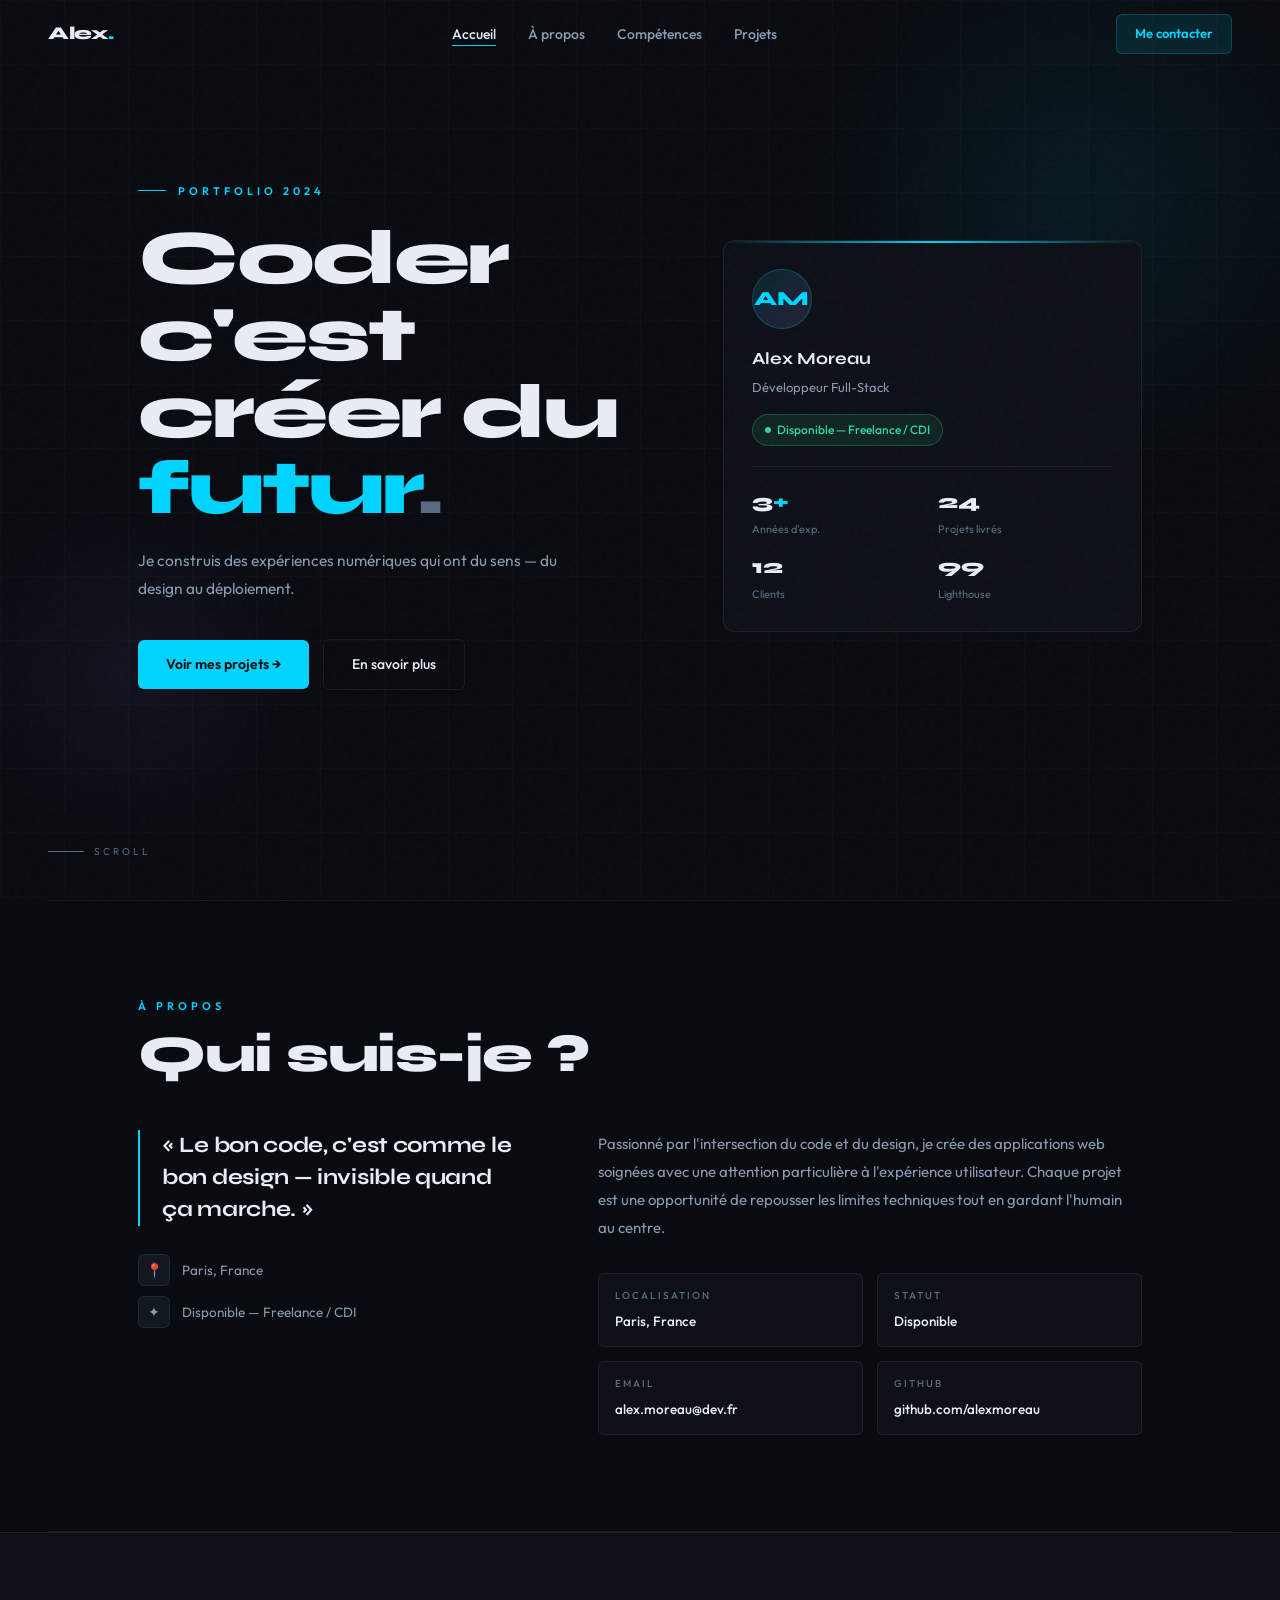
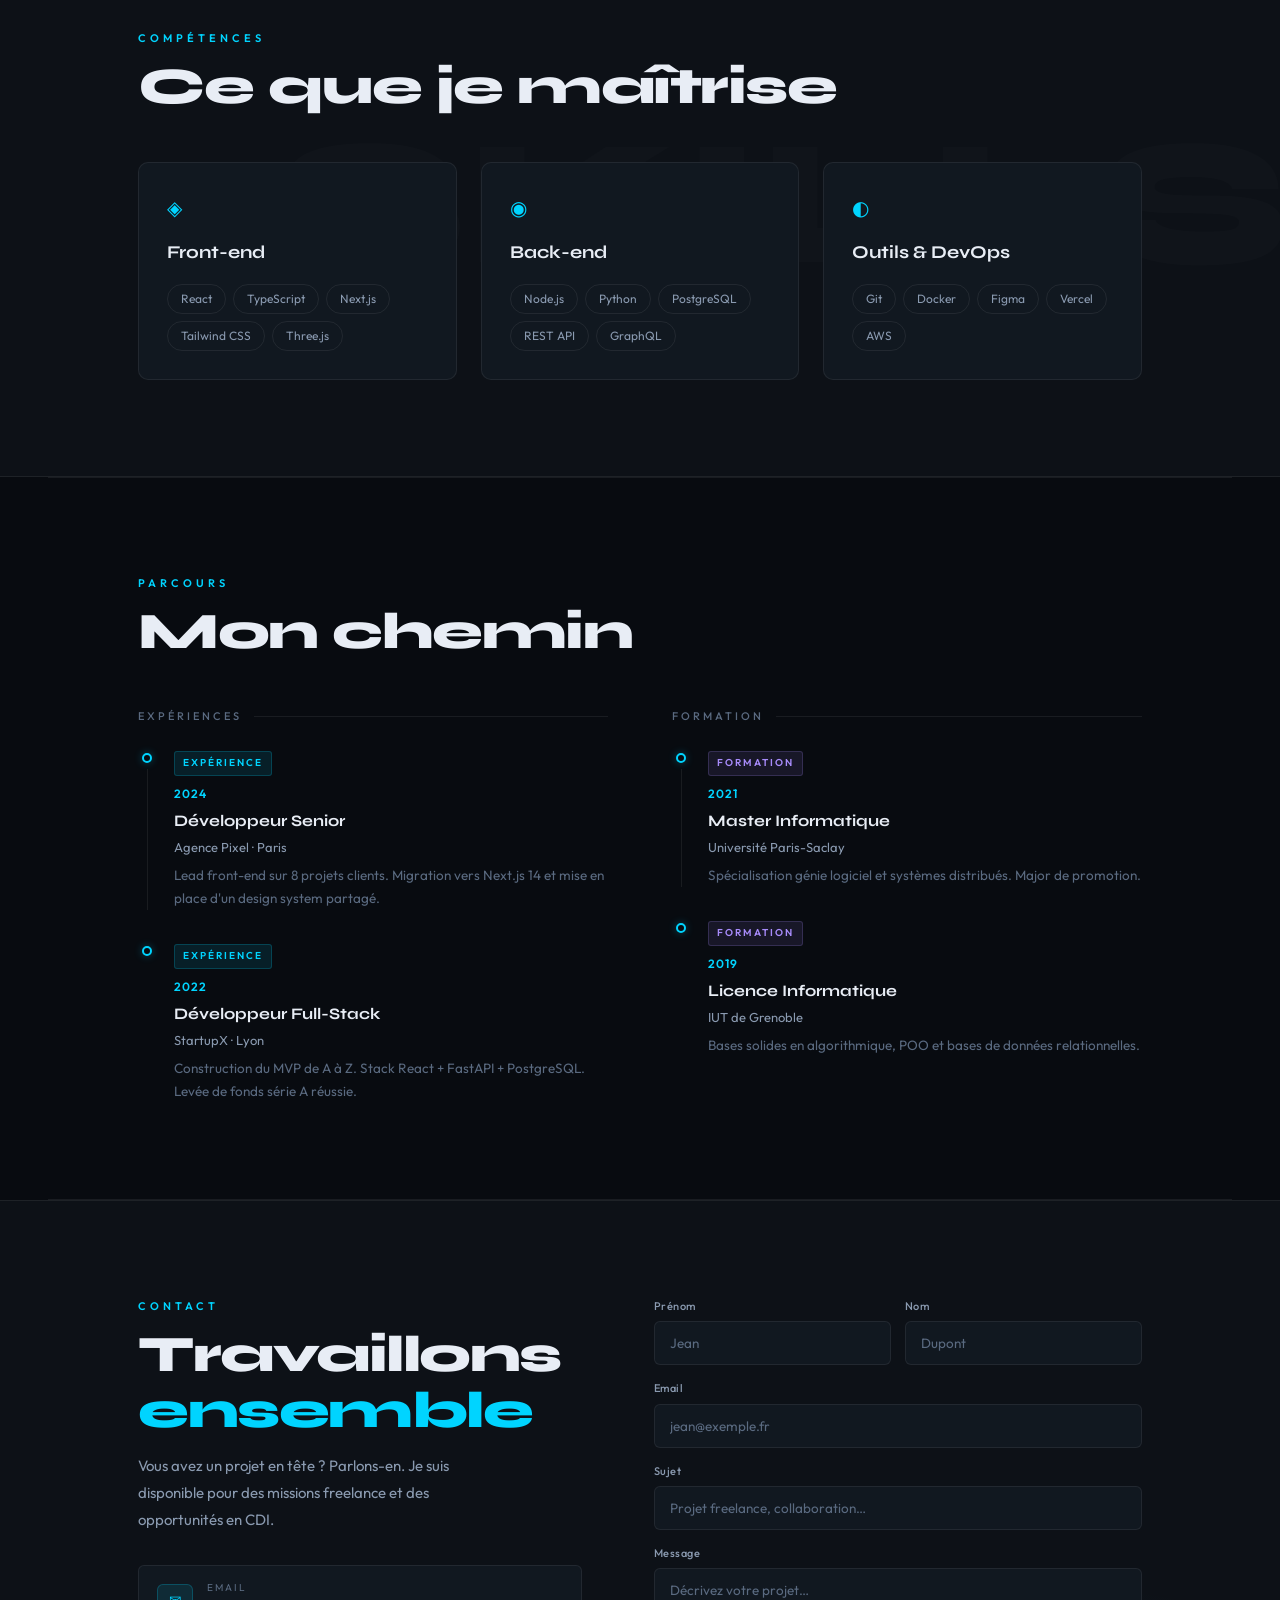
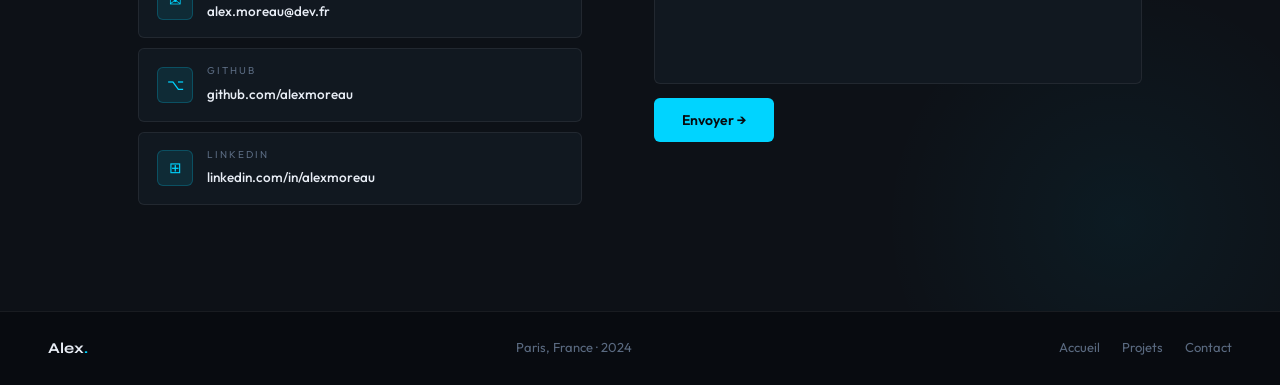
==== index.html @ 62547f3f "first commit" ====
<!DOCTYPE html>
<html lang="fr">
<head>
  <meta charset="UTF-8" />
  <meta name="viewport" content="width=device-width, initial-scale=1.0" />
  <title>Alex Moreau — Développeur Full-Stack</title>
  <meta name="description" content="Portfolio d'Alex Moreau, développeur full-stack basé à Paris." />
  <link rel="stylesheet" href="style.css" />
</head>
<body>

  <!-- ══ NAVBAR ══════════════════════════════════ -->
  <nav class="navbar" id="navbar">
    <a class="nav-logo" href="index.html">Alex<span>.</span></a>
    <ul class="nav-links">
      <li><a href="index.html" class="active">Accueil</a></li>
      <li><a href="#about">À propos</a></li>
      <li><a href="#skills">Compétences</a></li>
      <li><a href="projects.html">Projets</a></li>
    </ul>
    <a class="nav-cta" href="#contact">Me contacter</a>
    <button class="nav-burger" id="burger" aria-label="Menu">
      <span></span><span></span><span></span>
    </button>
  </nav>

  <!-- Mobile menu -->
  <div class="nav-mobile" id="nav-mobile">
    <a href="index.html">Accueil</a>
    <a href="#about">À propos</a>
    <a href="#skills">Compétences</a>
    <a href="projects.html">Projets</a>
    <a class="nav-cta" href="#contact" style="align-self:flex-start">Me contacter</a>
  </div>


  <!-- ══ HERO ═════════════════════════════════════ -->
  <section class="hero">
    <div class="hero-blob hero-blob-1"></div>
    <div class="hero-blob hero-blob-2"></div>
    <div class="hero-grid-bg"></div>

    <div class="container">
      <div class="hero-inner">

        <!-- Left -->
        <div>
          <div class="hero-eyebrow">Portfolio 2024</div>
          <h1 class="hero-title">
            Coder c'est<br>créer du<br>
            <span class="cyan">futur</span><span class="dim">.</span>
          </h1>
          <p class="hero-sub">
            Je construis des expériences numériques qui ont du sens — du design au déploiement.
          </p>
          <div class="hero-actions">
            <a class="btn-primary" href="projects.html">Voir mes projets →</a>
            <a class="btn-ghost"   href="#about">En savoir plus</a>
          </div>
        </div>

        <!-- Right — profile card -->
        <div class="hero-card">
          <div class="hero-card-av">AM</div>
          <div class="hero-card-name">Alex Moreau</div>
          <div class="hero-card-role">Développeur Full-Stack</div>
          <div class="hero-card-badge">Disponible — Freelance / CDI</div>
          <div class="hero-card-stats">
            <div><div class="stat-val">3<span>+</span></div><div class="stat-lbl">Années d'exp.</div></div>
            <div><div class="stat-val">24</div>          <div class="stat-lbl">Projets livrés</div></div>
            <div><div class="stat-val">12</div>          <div class="stat-lbl">Clients</div></div>
            <div><div class="stat-val">99</div>          <div class="stat-lbl">Lighthouse</div></div>
          </div>
        </div>

      </div>
    </div>

    <div class="hero-scroll">
      <div class="hero-scroll-line"></div>
      Scroll
    </div>
  </section>

  <div class="divider"></div>


  <!-- ══ ABOUT ════════════════════════════════════ -->
  <section id="about">
    <div class="container">

      <div class="reveal"><p class="section-label">À propos</p><h2 class="section-title">Qui suis-je ?</h2></div>

      <div class="about-grid">
        <div class="reveal" data-delay="0.1">
          <blockquote class="about-quote">
            « Le bon code, c'est comme le bon design — invisible quand ça marche. »
          </blockquote>
          <div style="display:flex;flex-direction:column;gap:10px;margin-top:24px">
            <div style="display:flex;align-items:center;gap:12px;font-size:13.5px;color:var(--muted-2)">
              <div style="width:32px;height:32px;border-radius:6px;background:var(--bg-3);border:1px solid var(--border);display:flex;align-items:center;justify-content:center;flex-shrink:0">📍</div>
              Paris, France
            </div>
            <div style="display:flex;align-items:center;gap:12px;font-size:13.5px;color:var(--muted-2)">
              <div style="width:32px;height:32px;border-radius:6px;background:var(--bg-3);border:1px solid var(--border);display:flex;align-items:center;justify-content:center;flex-shrink:0">✦</div>
              Disponible — Freelance / CDI
            </div>
          </div>
        </div>

        <div class="reveal" data-delay="0.2">
          <p class="about-body">
            Passionné par l'intersection du code et du design, je crée des applications web soignées
            avec une attention particulière à l'expérience utilisateur. Chaque projet est une opportunité
            de repousser les limites techniques tout en gardant l'humain au centre.
          </p>
          <div class="about-info-grid">
            <div class="about-info-card"><div class="about-info-label">Localisation</div><div class="about-info-value">Paris, France</div></div>
            <div class="about-info-card"><div class="about-info-label">Statut</div><div class="about-info-value">Disponible</div></div>
            <div class="about-info-card"><div class="about-info-label">Email</div><div class="about-info-value">alex.moreau@dev.fr</div></div>
            <div class="about-info-card"><div class="about-info-label">GitHub</div><div class="about-info-value">github.com/alexmoreau</div></div>
          </div>
        </div>
      </div>

    </div>
  </section>

  <div class="divider"></div>


  <!-- ══ SKILLS ═══════════════════════════════════ -->
  <div class="skills-wrap" id="skills">
    <div class="skills-bg-txt">SKILLS</div>
    <div class="container">

      <div class="reveal"><p class="section-label">Compétences</p><h2 class="section-title">Ce que je maîtrise</h2></div>

      <div class="skills-grid">

        <div class="skill-card reveal" data-delay="0.05">
          <span class="skill-icon">◈</span>
          <div class="skill-cat">Front-end</div>
          <div class="skill-tags">
            <span class="skill-tag">React</span>
            <span class="skill-tag">TypeScript</span>
            <span class="skill-tag">Next.js</span>
            <span class="skill-tag">Tailwind CSS</span>
            <span class="skill-tag">Three.js</span>
          </div>
        </div>

        <div class="skill-card reveal" data-delay="0.15">
          <span class="skill-icon">◉</span>
          <div class="skill-cat">Back-end</div>
          <div class="skill-tags">
            <span class="skill-tag">Node.js</span>
            <span class="skill-tag">Python</span>
            <span class="skill-tag">PostgreSQL</span>
            <span class="skill-tag">REST API</span>
            <span class="skill-tag">GraphQL</span>
          </div>
        </div>

        <div class="skill-card reveal" data-delay="0.25">
          <span class="skill-icon">◐</span>
          <div class="skill-cat">Outils & DevOps</div>
          <div class="skill-tags">
            <span class="skill-tag">Git</span>
            <span class="skill-tag">Docker</span>
            <span class="skill-tag">Figma</span>
            <span class="skill-tag">Vercel</span>
            <span class="skill-tag">AWS</span>
          </div>
        </div>

      </div>
    </div>
  </div>

  <div class="divider"></div>


  <!-- ══ TIMELINE ══════════════════════════════════ -->
  <section>
    <div class="container">
      <div class="reveal"><p class="section-label">Parcours</p><h2 class="section-title">Mon chemin</h2></div>

      <div class="tl-grid">

        <!-- Expériences -->
        <div class="reveal" data-delay="0.1">
          <div class="tl-col-label">Expériences</div>

          <div class="tl-item">
            <div class="tl-dot-col"><div class="tl-dot"></div><div class="tl-line"></div></div>
            <div>
              <span class="tl-badge badge-work">Expérience</span>
              <div class="tl-year">2024</div>
              <div class="tl-role">Développeur Senior</div>
              <div class="tl-place">Agence Pixel · Paris</div>
              <div class="tl-desc">Lead front-end sur 8 projets clients. Migration vers Next.js 14 et mise en place d'un design system partagé.</div>
            </div>
          </div>

          <div class="tl-item">
            <div class="tl-dot-col"><div class="tl-dot"></div><div class="tl-line"></div></div>
            <div>
              <span class="tl-badge badge-work">Expérience</span>
              <div class="tl-year">2022</div>
              <div class="tl-role">Développeur Full-Stack</div>
              <div class="tl-place">StartupX · Lyon</div>
              <div class="tl-desc">Construction du MVP de A à Z. Stack React + FastAPI + PostgreSQL. Levée de fonds série A réussie.</div>
            </div>
          </div>

        </div>

        <!-- Formation -->
        <div class="reveal" data-delay="0.2">
          <div class="tl-col-label">Formation</div>

          <div class="tl-item">
            <div class="tl-dot-col"><div class="tl-dot"></div><div class="tl-line"></div></div>
            <div>
              <span class="tl-badge badge-edu">Formation</span>
              <div class="tl-year">2021</div>
              <div class="tl-role">Master Informatique</div>
              <div class="tl-place">Université Paris-Saclay</div>
              <div class="tl-desc">Spécialisation génie logiciel et systèmes distribués. Major de promotion.</div>
            </div>
          </div>

          <div class="tl-item">
            <div class="tl-dot-col"><div class="tl-dot"></div><div class="tl-line"></div></div>
            <div>
              <span class="tl-badge badge-edu">Formation</span>
              <div class="tl-year">2019</div>
              <div class="tl-role">Licence Informatique</div>
              <div class="tl-place">IUT de Grenoble</div>
              <div class="tl-desc">Bases solides en algorithmique, POO et bases de données relationnelles.</div>
            </div>
          </div>

        </div>
      </div>
    </div>
  </section>

  <div class="divider"></div>


  <!-- ══ CONTACT ════════════════════════════════════ -->
  <div class="contact-wrap" id="contact">
    <div class="contact-glow"></div>
    <div class="container">
      <div class="contact-grid">

        <div class="reveal">
          <p class="section-label">Contact</p>
          <h2 class="contact-title">Travaillons<br><span>ensemble</span></h2>
          <p class="contact-sub">Vous avez un projet en tête ? Parlons-en. Je suis disponible pour des missions freelance et des opportunités en CDI.</p>

          <a class="clink" href="mailto:alex.moreau@dev.fr">
            <div class="clink-icon">✉</div>
            <div><span class="clink-label">Email</span><span class="clink-val">alex.moreau@dev.fr</span></div>
          </a>
          <a class="clink" href="#">
            <div class="clink-icon">⌥</div>
            <div><span class="clink-label">GitHub</span><span class="clink-val">github.com/alexmoreau</span></div>
          </a>
          <a class="clink" href="#">
            <div class="clink-icon">⊞</div>
            <div><span class="clink-label">LinkedIn</span><span class="clink-val">linkedin.com/in/alexmoreau</span></div>
          </a>
        </div>

        <div class="reveal" data-delay="0.2">
          <form class="contact-form" id="contact-form">
            <div class="form-row">
              <div class="form-field">
                <label class="form-label">Prénom</label>
                <input class="form-input" type="text" placeholder="Jean" required />
              </div>
              <div class="form-field">
                <label class="form-label">Nom</label>
                <input class="form-input" type="text" placeholder="Dupont" required />
              </div>
            </div>
            <div class="form-field">
              <label class="form-label">Email</label>
              <input class="form-input" type="email" placeholder="jean@exemple.fr" required />
            </div>
            <div class="form-field">
              <label class="form-label">Sujet</label>
              <input class="form-input" type="text" placeholder="Projet freelance, collaboration…" />
            </div>
            <div class="form-field">
              <label class="form-label">Message</label>
              <textarea class="form-textarea" rows="5" placeholder="Décrivez votre projet…" required></textarea>
            </div>
            <button class="btn-primary" type="submit" style="align-self:flex-start">Envoyer →</button>
          </form>

          <div class="form-success" id="form-success">
            <span class="form-success-icon">✓</span>
            <div class="form-success-title">Message envoyé !</div>
            <div class="form-success-sub">Je vous réponds sous 24h. À bientôt !</div>
          </div>
        </div>

      </div>
    </div>
  </div>


  <!-- ══ FOOTER ═════════════════════════════════════ -->
  <footer>
    <div class="footer-logo">Alex<span>.</span></div>
    <span>Paris, France · 2024</span>
    <div class="footer-links">
      <a href="index.html">Accueil</a>
      <a href="projects.html">Projets</a>
      <a href="#contact">Contact</a>
    </div>
  </footer>

  <script src="main.js"></script>
</body>
</html>
---- style.css ----
/* ══════════════════════════════════════════
   FONTS
══════════════════════════════════════════ */
@import url('https://fonts.googleapis.com/css2?family=Syne:wght@400;600;700;800&family=Outfit:wght@300;400;500;600&display=swap');

/* ══════════════════════════════════════════
   VARIABLES
══════════════════════════════════════════ */
:root {
  --bg:            #080b10;
  --bg-2:          #0d1117;
  --bg-3:          #111820;
  --border:        rgba(255, 255, 255, 0.07);
  --border-c:      rgba(0, 212, 255, 0.22);
  --cyan:          #00d4ff;
  --cyan-dim:      rgba(0, 212, 255, 0.10);
  --text:          #e8edf5;
  --muted:         #5a6a80;
  --muted-2:       #8a9ab0;
  --display:       'Syne', sans-serif;
  --body:          'Outfit', sans-serif;
  --r:             6px;
  --nav-h:         68px;
  --max:           1100px;
}

/* ══════════════════════════════════════════
   RESET
══════════════════════════════════════════ */
*, *::before, *::after { box-sizing: border-box; margin: 0; padding: 0; }
html { scroll-behavior: smooth; }

body {
  background: var(--bg);
  color: var(--text);
  font-family: var(--body);
  font-size: 15px;
  line-height: 1.65;
  -webkit-font-smoothing: antialiased;
  overflow-x: hidden;
}

/* grain overlay */
body::before {
  content: '';
  position: fixed;
  inset: 0;
  background-image: url("data:image/svg+xml,%3Csvg viewBox='0 0 200 200' xmlns='http://www.w3.org/2000/svg'%3E%3Cfilter id='n'%3E%3CfeTurbulence type='fractalNoise' baseFrequency='0.85' numOctaves='4' stitchTiles='stitch'/%3E%3C/filter%3E%3Crect width='100%25' height='100%25' filter='url(%23n)'/%3E%3C/svg%3E");
  opacity: 0.022;
  pointer-events: none;
  z-index: 9999;
}

::selection { background: var(--cyan); color: var(--bg); }

::-webkit-scrollbar { width: 4px; }
::-webkit-scrollbar-track { background: var(--bg); }
::-webkit-scrollbar-thumb { background: var(--border-c); border-radius: 2px; }

/* ══════════════════════════════════════════
   TYPOGRAPHY HELPERS
══════════════════════════════════════════ */
.display { font-family: var(--display); }

.section-label {
  font-size: 11px;
  letter-spacing: 4px;
  text-transform: uppercase;
  color: var(--cyan);
  font-weight: 600;
  margin-bottom: 12px;
}

.section-title {
  font-family: var(--display);
  font-size: clamp(32px, 4vw, 52px);
  font-weight: 800;
  line-height: 1.08;
  letter-spacing: -1.5px;
}

/* ══════════════════════════════════════════
   LAYOUT
══════════════════════════════════════════ */
.container {
  max-width: var(--max);
  margin: 0 auto;
  padding: 0 48px;
}

.divider {
  height: 1px;
  background: var(--border);
  margin: 0 48px;
}

section {
  padding: 96px 0;
}

/* ══════════════════════════════════════════
   BUTTONS
══════════════════════════════════════════ */
.btn-primary {
  display: inline-flex;
  align-items: center;
  gap: 8px;
  background: var(--cyan);
  color: var(--bg);
  border: none;
  padding: 13px 28px;
  border-radius: var(--r);
  font-size: 14px;
  font-weight: 600;
  font-family: var(--body);
  cursor: pointer;
  text-decoration: none;
  transition: box-shadow .25s, transform .2s;
}
.btn-primary:hover {
  box-shadow: 0 0 28px rgba(0,212,255,.4);
  transform: translateY(-2px);
}

.btn-ghost {
  display: inline-flex;
  align-items: center;
  gap: 8px;
  background: transparent;
  color: var(--text);
  border: 1px solid var(--border);
  padding: 13px 28px;
  border-radius: var(--r);
  font-size: 14px;
  font-weight: 500;
  font-family: var(--body);
  cursor: pointer;
  text-decoration: none;
  transition: border-color .2s, color .2s, transform .2s;
}
.btn-ghost:hover {
  border-color: var(--cyan);
  color: var(--cyan);
  transform: translateY(-2px);
}

/* ══════════════════════════════════════════
   NAVBAR
══════════════════════════════════════════ */
.navbar {
  position: fixed;
  top: 0; left: 0; right: 0;
  z-index: 100;
  height: var(--nav-h);
  display: flex;
  align-items: center;
  justify-content: space-between;
  padding: 0 48px;
  transition: background .3s, border-color .3s;
}
.navbar.scrolled {
  background: rgba(8,11,16,.9);
  backdrop-filter: blur(14px);
  border-bottom: 1px solid var(--border);
}

.nav-logo {
  font-family: var(--display);
  font-size: 18px;
  font-weight: 800;
  color: var(--text);
  text-decoration: none;
  letter-spacing: -.5px;
}
.nav-logo span { color: var(--cyan); }

.nav-links {
  display: flex;
  align-items: center;
  gap: 32px;
  list-style: none;
}
.nav-links a {
  font-size: 14px;
  font-weight: 500;
  color: var(--muted-2);
  text-decoration: none;
  position: relative;
  padding-bottom: 3px;
  transition: color .2s;
}
.nav-links a::after {
  content: '';
  position: absolute;
  bottom: 0; left: 0;
  width: 0; height: 1px;
  background: var(--cyan);
  transition: width .25s;
}
.nav-links a:hover,
.nav-links a.active { color: var(--text); }
.nav-links a:hover::after,
.nav-links a.active::after { width: 100%; }

.nav-cta {
  background: var(--cyan-dim);
  color: var(--cyan);
  border: 1px solid var(--border-c);
  padding: 8px 18px;
  border-radius: var(--r);
  font-size: 13px;
  font-weight: 600;
  font-family: var(--body);
  cursor: pointer;
  text-decoration: none;
  transition: background .2s, box-shadow .2s;
}
.nav-cta:hover {
  background: rgba(0,212,255,.18);
  box-shadow: 0 0 18px rgba(0,212,255,.2);
}

/* burger */
.nav-burger {
  display: none;
  flex-direction: column;
  gap: 5px;
  cursor: pointer;
  background: none;
  border: none;
  padding: 4px;
}
.nav-burger span {
  display: block;
  width: 24px; height: 2px;
  background: var(--text);
  border-radius: 2px;
  transition: all .3s;
}
.nav-mobile {
  display: none;
  position: fixed;
  top: var(--nav-h);
  left: 0; right: 0;
  background: var(--bg-2);
  border-bottom: 1px solid var(--border);
  padding: 24px 32px;
  flex-direction: column;
  gap: 18px;
  z-index: 99;
}
.nav-mobile.open { display: flex; }
.nav-mobile a {
  font-size: 15px;
  font-weight: 500;
  color: var(--muted-2);
  text-decoration: none;
  transition: color .2s;
}
.nav-mobile a:hover { color: var(--text); }

/* ══════════════════════════════════════════
   HERO
══════════════════════════════════════════ */
.hero {
  min-height: 100vh;
  display: flex;
  align-items: center;
  padding-top: var(--nav-h);
  position: relative;
  overflow: hidden;
}

.hero-blob {
  position: absolute;
  border-radius: 50%;
  pointer-events: none;
}
.hero-blob-1 {
  width: 560px; height: 560px;
  background: radial-gradient(circle, rgba(0,212,255,.07) 0%, transparent 70%);
  top: -80px; right: -80px;
  animation: glow-pulse 6s ease-in-out infinite;
}
.hero-blob-2 {
  width: 380px; height: 380px;
  background: radial-gradient(circle, rgba(167,139,250,.06) 0%, transparent 70%);
  bottom: 40px; left: -60px;
  animation: glow-pulse 8s ease-in-out 2s infinite;
}
.hero-grid-bg {
  position: absolute;
  inset: 0;
  background-image:
    linear-gradient(rgba(255,255,255,.014) 1px, transparent 1px),
    linear-gradient(90deg, rgba(255,255,255,.014) 1px, transparent 1px);
  background-size: 64px 64px;
  pointer-events: none;
}

.hero-inner {
  display: grid;
  grid-template-columns: 1.1fr 0.9fr;
  gap: 72px;
  align-items: center;
  position: relative;
  z-index: 1;
}

.hero-eyebrow {
  display: flex;
  align-items: center;
  gap: 12px;
  font-size: 11px;
  letter-spacing: 4px;
  text-transform: uppercase;
  color: var(--cyan);
  font-weight: 600;
  margin-bottom: 20px;
  opacity: 0;
  animation: fade-up .7s .05s both;
}
.hero-eyebrow::before {
  content: '';
  width: 28px; height: 1px;
  background: var(--cyan);
}

.hero-title {
  font-family: var(--display);
  font-size: clamp(48px, 6vw, 80px);
  font-weight: 800;
  line-height: 1.0;
  letter-spacing: -2.5px;
  opacity: 0;
  animation: fade-up .7s .18s both;
}
.hero-title .cyan { color: var(--cyan); }
.hero-title .dim  { color: var(--muted); }

.hero-sub {
  font-size: 15.5px;
  color: var(--muted-2);
  margin-top: 20px;
  line-height: 1.8;
  max-width: 440px;
  opacity: 0;
  animation: fade-up .7s .31s both;
}

.hero-actions {
  display: flex;
  align-items: center;
  gap: 14px;
  margin-top: 36px;
  flex-wrap: wrap;
  opacity: 0;
  animation: fade-up .7s .44s both;
}

.hero-card {
  background: var(--bg-2);
  border: 1px solid var(--border);
  border-radius: 12px;
  padding: 28px;
  position: relative;
  overflow: hidden;
  opacity: 0;
  animation: fade-up .7s .57s both;
}
.hero-card::before {
  content: '';
  position: absolute;
  top: 0; left: 0; right: 0;
  height: 2px;
  background: linear-gradient(90deg, transparent, var(--cyan), transparent);
}
.hero-card-av {
  width: 60px; height: 60px;
  border-radius: 50%;
  background: linear-gradient(135deg, var(--cyan-dim), rgba(167,139,250,.15));
  border: 1px solid var(--border-c);
  display: flex;
  align-items: center;
  justify-content: center;
  font-family: var(--display);
  font-size: 20px;
  font-weight: 800;
  color: var(--cyan);
  margin-bottom: 16px;
}
.hero-card-name {
  font-family: var(--display);
  font-size: 17px;
  font-weight: 700;
  margin-bottom: 4px;
}
.hero-card-role {
  font-size: 13px;
  color: var(--muted-2);
  margin-bottom: 16px;
}
.hero-card-badge {
  display: inline-flex;
  align-items: center;
  gap: 6px;
  background: rgba(52,211,153,.1);
  border: 1px solid rgba(52,211,153,.25);
  color: #34d399;
  font-size: 12px;
  font-weight: 500;
  padding: 5px 12px;
  border-radius: 20px;
  margin-bottom: 20px;
}
.hero-card-badge::before {
  content: '';
  width: 6px; height: 6px;
  border-radius: 50%;
  background: #34d399;
  animation: glow-pulse 2s ease-in-out infinite;
}
.hero-card-stats {
  display: grid;
  grid-template-columns: 1fr 1fr;
  gap: 12px;
  border-top: 1px solid var(--border);
  padding-top: 18px;
}
.stat-val {
  font-family: var(--display);
  font-size: 20px;
  font-weight: 800;
}
.stat-val span { color: var(--cyan); }
.stat-lbl { font-size: 11px; color: var(--muted); margin-top: 2px; }

/* scroll hint */
.hero-scroll {
  position: absolute;
  bottom: 40px; left: 48px;
  display: flex;
  align-items: center;
  gap: 10px;
  font-size: 10px;
  letter-spacing: 3px;
  text-transform: uppercase;
  color: var(--muted);
  opacity: 0;
  animation: fade-in .8s 1.2s both;
}
.hero-scroll-line {
  width: 36px; height: 1px;
  background: var(--muted);
  position: relative;
  overflow: hidden;
}
.hero-scroll-line::after {
  content: '';
  position: absolute;
  top: 0; left: -100%;
  width: 100%; height: 100%;
  background: var(--cyan);
  animation: scan-line 2s ease-in-out infinite;
}

/* ══════════════════════════════════════════
   ABOUT
══════════════════════════════════════════ */
.about-grid {
  display: grid;
  grid-template-columns: 1fr 1.4fr;
  gap: 72px;
  align-items: start;
  margin-top: 48px;
}

blockquote.about-quote {
  font-family: var(--display);
  font-size: 22px;
  font-weight: 700;
  line-height: 1.45;
  border-left: 2px solid var(--cyan);
  padding-left: 22px;
  letter-spacing: -.3px;
  margin-bottom: 28px;
}

.about-body {
  font-size: 15px;
  color: var(--muted-2);
  line-height: 1.85;
  margin-bottom: 32px;
}

.about-info-grid {
  display: grid;
  grid-template-columns: 1fr 1fr;
  gap: 14px;
}
.about-info-card {
  background: var(--bg-2);
  border: 1px solid var(--border);
  border-radius: var(--r);
  padding: 14px 16px;
  transition: border-color .2s;
}
.about-info-card:hover { border-color: var(--border-c); }
.about-info-label {
  font-size: 10px;
  letter-spacing: 2px;
  text-transform: uppercase;
  color: var(--muted);
  margin-bottom: 5px;
  font-weight: 500;
}
.about-info-value { font-size: 13.5px; font-weight: 500; }

/* ══════════════════════════════════════════
   SKILLS
══════════════════════════════════════════ */
.skills-wrap {
  background: var(--bg-2);
  border-top: 1px solid var(--border);
  border-bottom: 1px solid var(--border);
  padding: 96px 0;
  position: relative;
  overflow: hidden;
}
.skills-bg-txt {
  position: absolute;
  right: -10px; top: 50%;
  transform: translateY(-50%);
  font-family: var(--display);
  font-size: 180px;
  font-weight: 800;
  color: rgba(255,255,255,.016);
  pointer-events: none;
  user-select: none;
  line-height: 1;
}

.skills-grid {
  display: grid;
  grid-template-columns: repeat(3, 1fr);
  gap: 24px;
  margin-top: 48px;
}
.skill-card {
  background: var(--bg-3);
  border: 1px solid var(--border);
  border-radius: 10px;
  padding: 28px;
  transition: border-color .3s, transform .3s;
  position: relative;
  overflow: hidden;
}
.skill-card::after {
  content: '';
  position: absolute;
  inset: 0;
  background: linear-gradient(135deg, var(--cyan-dim), transparent 60%);
  opacity: 0;
  transition: opacity .3s;
}
.skill-card:hover { border-color: var(--border-c); transform: translateY(-3px); }
.skill-card:hover::after { opacity: 1; }
.skill-icon { font-size: 20px; color: var(--cyan); margin-bottom: 14px; display: block; }
.skill-cat {
  font-family: var(--display);
  font-size: 18px;
  font-weight: 700;
  margin-bottom: 16px;
  position: relative;
  z-index: 1;
}
.skill-tags { display: flex; flex-wrap: wrap; gap: 7px; position: relative; z-index: 1; }
.skill-tag {
  padding: 4px 13px;
  border: 1px solid var(--border);
  border-radius: 20px;
  font-size: 12px;
  color: var(--muted-2);
  transition: all .2s;
}
.skill-tag:hover { border-color: var(--cyan); color: var(--cyan); background: var(--cyan-dim); }

/* ══════════════════════════════════════════
   TIMELINE
══════════════════════════════════════════ */
.tl-grid {
  display: grid;
  grid-template-columns: 1fr 1fr;
  gap: 64px;
  margin-top: 48px;
}
.tl-col-label {
  font-size: 11px;
  letter-spacing: 3px;
  text-transform: uppercase;
  color: var(--muted);
  margin-bottom: 24px;
  display: flex;
  align-items: center;
  gap: 12px;
  font-weight: 500;
}
.tl-col-label::after { content: ''; flex: 1; height: 1px; background: var(--border); }

.tl-item {
  display: grid;
  grid-template-columns: 18px 1fr;
  gap: 18px;
  padding-bottom: 32px;
}
.tl-item:last-child { padding-bottom: 0; }
.tl-dot-col { display: flex; flex-direction: column; align-items: center; padding-top: 4px; }
.tl-dot {
  width: 10px; height: 10px;
  border-radius: 50%;
  border: 2px solid var(--cyan);
  background: var(--bg);
  flex-shrink: 0;
  box-shadow: 0 0 8px rgba(0,212,255,.3);
  transition: background .2s;
}
.tl-item:hover .tl-dot { background: var(--cyan); }
.tl-line { flex: 1; width: 1px; background: var(--border); margin-top: 6px; }
.tl-item:last-child .tl-line { display: none; }

.tl-badge {
  font-size: 10px;
  letter-spacing: 2px;
  text-transform: uppercase;
  font-weight: 600;
  padding: 3px 8px;
  border-radius: 3px;
  display: inline-block;
  margin-bottom: 8px;
}
.badge-work { background: rgba(0,212,255,.1); color: var(--cyan); border: 1px solid rgba(0,212,255,.2); }
.badge-edu  { background: rgba(167,139,250,.1); color: #a78bfa; border: 1px solid rgba(167,139,250,.2); }

.tl-year { font-size: 12px; color: var(--cyan); font-weight: 600; letter-spacing: 1px; margin-bottom: 4px; }
.tl-role { font-family: var(--display); font-size: 16px; font-weight: 700; margin-bottom: 3px; }
.tl-place { font-size: 13px; color: var(--muted-2); margin-bottom: 6px; }
.tl-desc { font-size: 13.5px; color: var(--muted); line-height: 1.7; }

/* ══════════════════════════════════════════
   CONTACT
══════════════════════════════════════════ */
.contact-wrap {
  background: var(--bg-2);
  border-top: 1px solid var(--border);
  padding: 96px 0;
  position: relative;
  overflow: hidden;
}
.contact-glow {
  position: absolute;
  width: 480px; height: 480px;
  border-radius: 50%;
  background: radial-gradient(circle, rgba(0,212,255,.05) 0%, transparent 70%);
  bottom: -150px; right: -80px;
  pointer-events: none;
}

.contact-grid {
  display: grid;
  grid-template-columns: 1fr 1.1fr;
  gap: 72px;
  align-items: start;
}

.contact-title {
  font-family: var(--display);
  font-size: clamp(36px, 4vw, 54px);
  font-weight: 800;
  letter-spacing: -1.5px;
  line-height: 1.08;
  margin-bottom: 14px;
}
.contact-title span { color: var(--cyan); }
.contact-sub { font-size: 15px; color: var(--muted-2); line-height: 1.8; margin-bottom: 32px; max-width: 360px; }

.clink {
  display: flex;
  align-items: center;
  gap: 14px;
  padding: 14px 18px;
  background: var(--bg-3);
  border: 1px solid var(--border);
  border-radius: var(--r);
  cursor: pointer;
  transition: border-color .2s, transform .2s;
  text-decoration: none;
  color: var(--text);
  margin-bottom: 10px;
}
.clink:hover { border-color: var(--border-c); transform: translateX(4px); }
.clink-icon {
  width: 36px; height: 36px;
  border-radius: var(--r);
  background: var(--cyan-dim);
  border: 1px solid var(--border-c);
  display: flex;
  align-items: center;
  justify-content: center;
  font-size: 15px;
  flex-shrink: 0;
  color: var(--cyan);
}
.clink-label { font-size: 10px; letter-spacing: 2px; text-transform: uppercase; color: var(--muted); display: block; margin-bottom: 2px; }
.clink-val { font-size: 13.5px; font-weight: 500; }

/* form */
.contact-form { display: flex; flex-direction: column; gap: 14px; }
.form-row { display: grid; grid-template-columns: 1fr 1fr; gap: 14px; }
.form-field { display: flex; flex-direction: column; gap: 6px; }
.form-label { font-size: 11px; font-weight: 500; color: var(--muted-2); letter-spacing: .5px; }
.form-input, .form-textarea {
  background: var(--bg-3);
  border: 1px solid var(--border);
  border-radius: var(--r);
  color: var(--text);
  padding: 12px 15px;
  font-size: 13.5px;
  font-family: var(--body);
  outline: none;
  transition: border-color .2s, box-shadow .2s;
  resize: none;
  width: 100%;
}
.form-input::placeholder, .form-textarea::placeholder { color: var(--muted); }
.form-input:focus, .form-textarea:focus {
  border-color: var(--border-c);
  box-shadow: 0 0 0 3px rgba(0,212,255,.07);
}

.form-success {
  text-align: center;
  padding: 48px 24px;
  display: none;
}
.form-success.visible { display: block; }
.form-success-icon { font-size: 44px; color: var(--cyan); margin-bottom: 14px; display: block; }
.form-success-title { font-family: var(--display); font-size: 22px; font-weight: 700; margin-bottom: 6px; }
.form-success-sub { font-size: 14px; color: var(--muted-2); }

/* ══════════════════════════════════════════
   PROJECTS PAGE
══════════════════════════════════════════ */
.proj-hero {
  padding: 80px 0 56px;
  position: relative;
  overflow: hidden;
}
.proj-hero-blob {
  position: absolute;
  width: 600px; height: 350px;
  border-radius: 50%;
  background: radial-gradient(ellipse, rgba(0,212,255,.05) 0%, transparent 70%);
  top: 0; right: -150px;
  pointer-events: none;
}

.filters {
  display: flex;
  gap: 8px;
  flex-wrap: wrap;
  margin-top: 36px;
}
.filter-btn {
  padding: 8px 18px;
  border: 1px solid var(--border);
  background: transparent;
  border-radius: 20px;
  font-size: 13px;
  font-weight: 500;
  font-family: var(--body);
  color: var(--muted-2);
  cursor: pointer;
  transition: all .2s;
}
.filter-btn:hover { border-color: var(--border-c); color: var(--text); }
.filter-btn.active {
  background: var(--cyan);
  color: var(--bg);
  border-color: var(--cyan);
  font-weight: 600;
}

.proj-grid {
  display: grid;
  grid-template-columns: repeat(3, 1fr);
  gap: 18px;
  margin-top: 40px;
  margin-bottom: 80px;
}
.proj-card {
  background: var(--bg-2);
  border: 1px solid var(--border);
  border-radius: 10px;
  padding: 28px 24px;
  position: relative;
  overflow: hidden;
  display: flex;
  flex-direction: column;
  cursor: pointer;
  transition: border-color .3s, transform .3s, box-shadow .3s;
}
.proj-card::before {
  content: '';
  position: absolute;
  top: 0; left: 0; right: 0;
  height: 2px;
  background: var(--c, var(--cyan));
  transform: scaleX(0);
  transform-origin: left;
  transition: transform .3s cubic-bezier(.22,1,.36,1);
}
.proj-card:hover { border-color: rgba(255,255,255,.11); transform: translateY(-4px); box-shadow: 0 14px 36px rgba(0,0,0,.3); }
.proj-card:hover::before { transform: scaleX(1); }

.proj-header { display: flex; justify-content: space-between; align-items: flex-start; margin-bottom: 14px; }
.proj-cat { font-size: 10px; letter-spacing: 3px; text-transform: uppercase; font-weight: 600; padding: 3px 9px; border-radius: 3px; background: rgba(255,255,255,.04); border: 1px solid var(--border); }
.proj-year { font-size: 12px; color: var(--muted); }
.proj-title { font-family: var(--display); font-size: 20px; font-weight: 700; letter-spacing: -.4px; margin-bottom: 8px; line-height: 1.2; }
.proj-desc { font-size: 13.5px; color: var(--muted-2); line-height: 1.75; flex: 1; margin-bottom: 20px; }
.proj-tech { display: flex; flex-wrap: wrap; gap: 6px; }
.proj-tech span { font-size: 11px; padding: 3px 9px; background: var(--bg-3); border: 1px solid var(--border); border-radius: 3px; color: var(--muted-2); }
.proj-arrow { position: absolute; bottom: 20px; right: 20px; font-size: 17px; color: var(--muted); opacity: 0; transform: translate(-3px,3px); transition: all .25s; }
.proj-card:hover .proj-arrow { opacity: 1; transform: translate(0,0); color: var(--cyan); }
.feat-badge { display: inline-flex; align-items: center; gap: 4px; font-size: 10px; letter-spacing: 1px; text-transform: uppercase; color: #facc15; font-weight: 600; }
.feat-badge::before { content: '★'; font-size: 9px; }

.proj-card[data-hidden="true"] { display: none; }

/* ══════════════════════════════════════════
   FOOTER
══════════════════════════════════════════ */
footer {
  border-top: 1px solid var(--border);
  padding: 24px 48px;
  display: flex;
  align-items: center;
  justify-content: space-between;
  font-size: 13px;
  color: var(--muted);
}
.footer-logo { font-family: var(--display); font-size: 15px; font-weight: 700; color: var(--text); }
.footer-logo span { color: var(--cyan); }
.footer-links { display: flex; gap: 22px; }
.footer-links a { color: var(--muted); text-decoration: none; transition: color .2s; }
.footer-links a:hover { color: var(--cyan); }

/* ══════════════════════════════════════════
   ANIMATIONS
══════════════════════════════════════════ */
@keyframes fade-up  { from { opacity: 0; transform: translateY(28px); } to { opacity: 1; transform: translateY(0); } }
@keyframes fade-in  { from { opacity: 0; } to { opacity: 1; } }
@keyframes glow-pulse { 0%,100% { opacity: .4; } 50% { opacity: .9; } }
@keyframes scan-line { 0% { left: -100%; } 100% { left: 100%; } }

/* scroll reveal */
.reveal {
  opacity: 0;
  transform: translateY(24px);
  transition: opacity .65s cubic-bezier(.22,1,.36,1), transform .65s cubic-bezier(.22,1,.36,1);
}
.reveal.visible { opacity: 1; transform: translateY(0); }

/* ══════════════════════════════════════════
   RESPONSIVE
══════════════════════════════════════════ */
@media (max-width: 860px) {
  .container { padding: 0 24px; }
  .divider   { margin: 0 24px; }
  .navbar    { padding: 0 24px; }
  footer     { padding: 24px; flex-direction: column; gap: 14px; text-align: center; }

  .hero-inner    { grid-template-columns: 1fr; }
  .hero-card     { display: none; }
  .hero-scroll   { left: 24px; }

  .about-grid    { grid-template-columns: 1fr; gap: 40px; }
  .about-info-grid { grid-template-columns: 1fr; }

  .skills-grid   { grid-template-columns: 1fr; gap: 14px; }
  .skills-bg-txt { display: none; }

  .tl-grid       { grid-template-columns: 1fr; gap: 40px; }

  .contact-grid  { grid-template-columns: 1fr; gap: 48px; }
  .form-row      { grid-template-columns: 1fr; }

  .proj-grid     { grid-template-columns: 1fr; }

  .nav-links, .nav-cta { display: none; }
  .nav-burger    { display: flex; }
}
@media (max-width: 600px) {
  .hero-title { letter-spacing: -1.5px; }
  .proj-grid  { grid-template-columns: 1fr; }
}
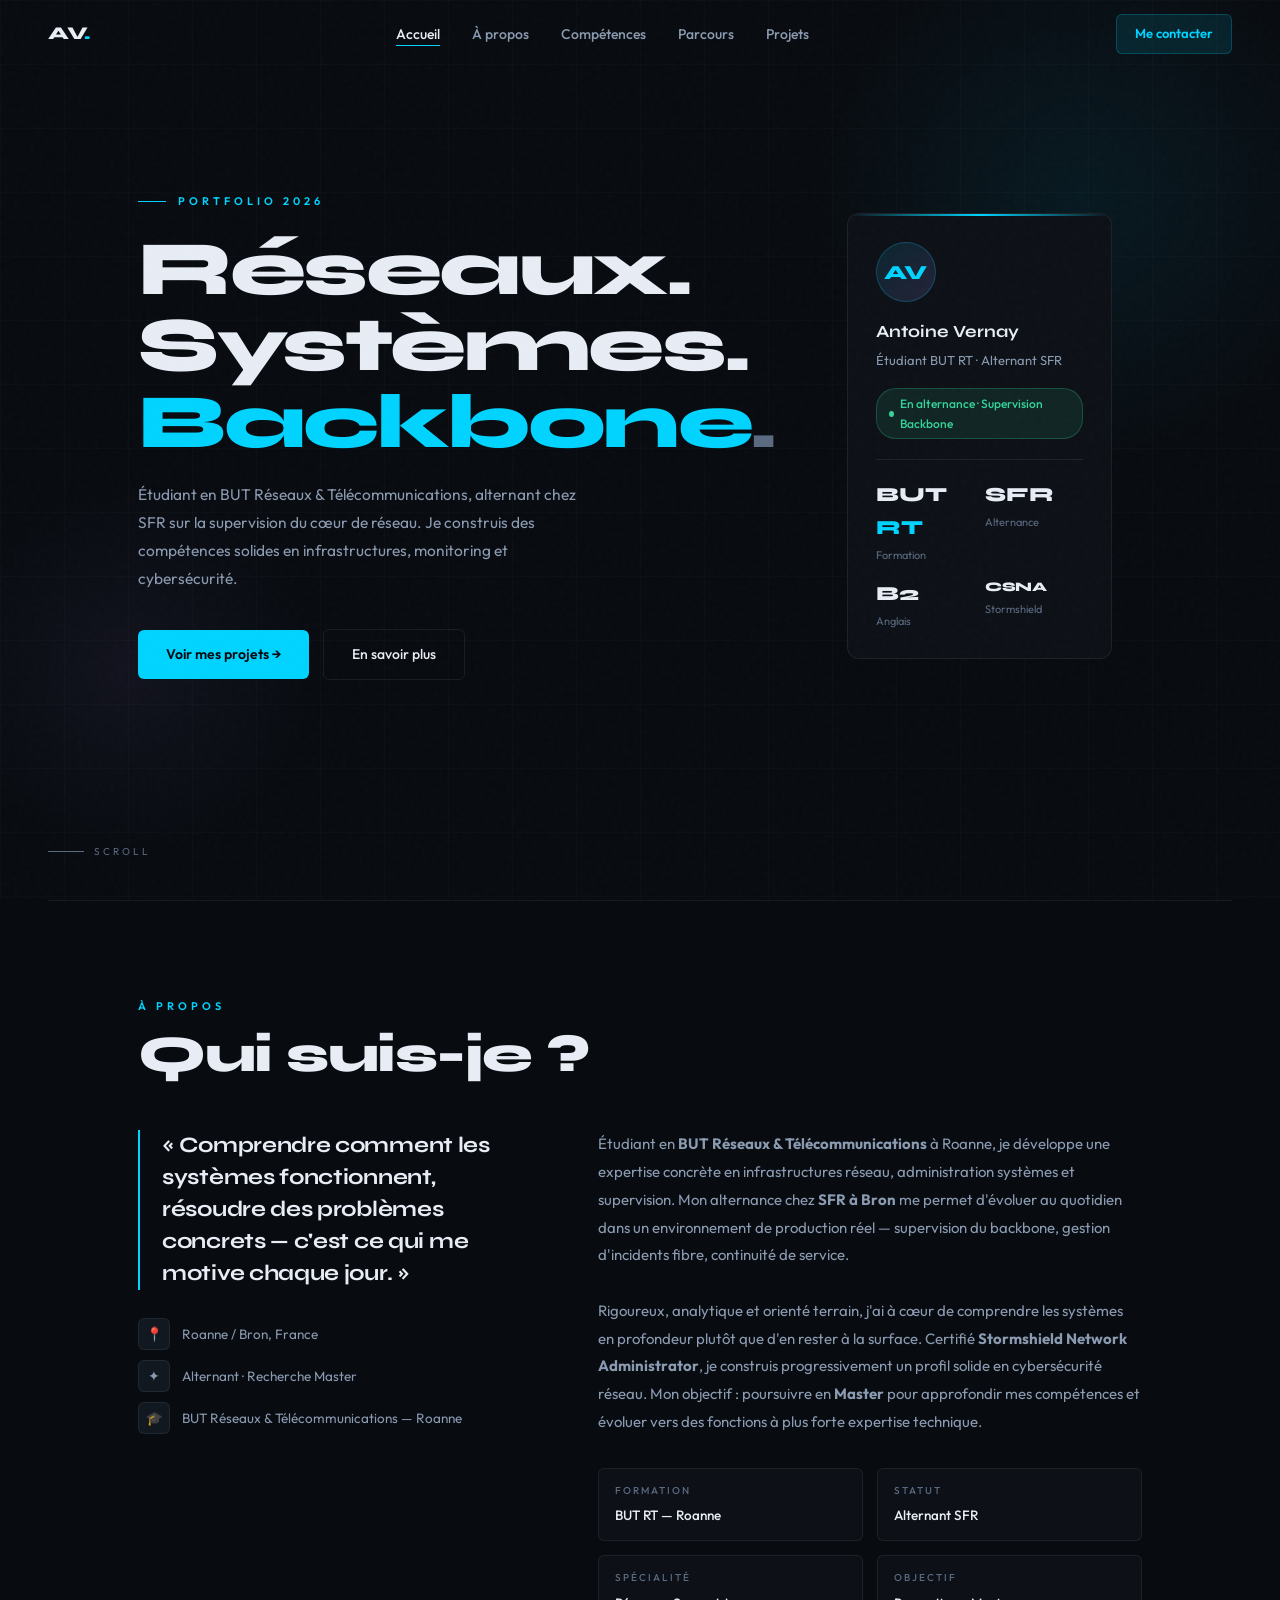
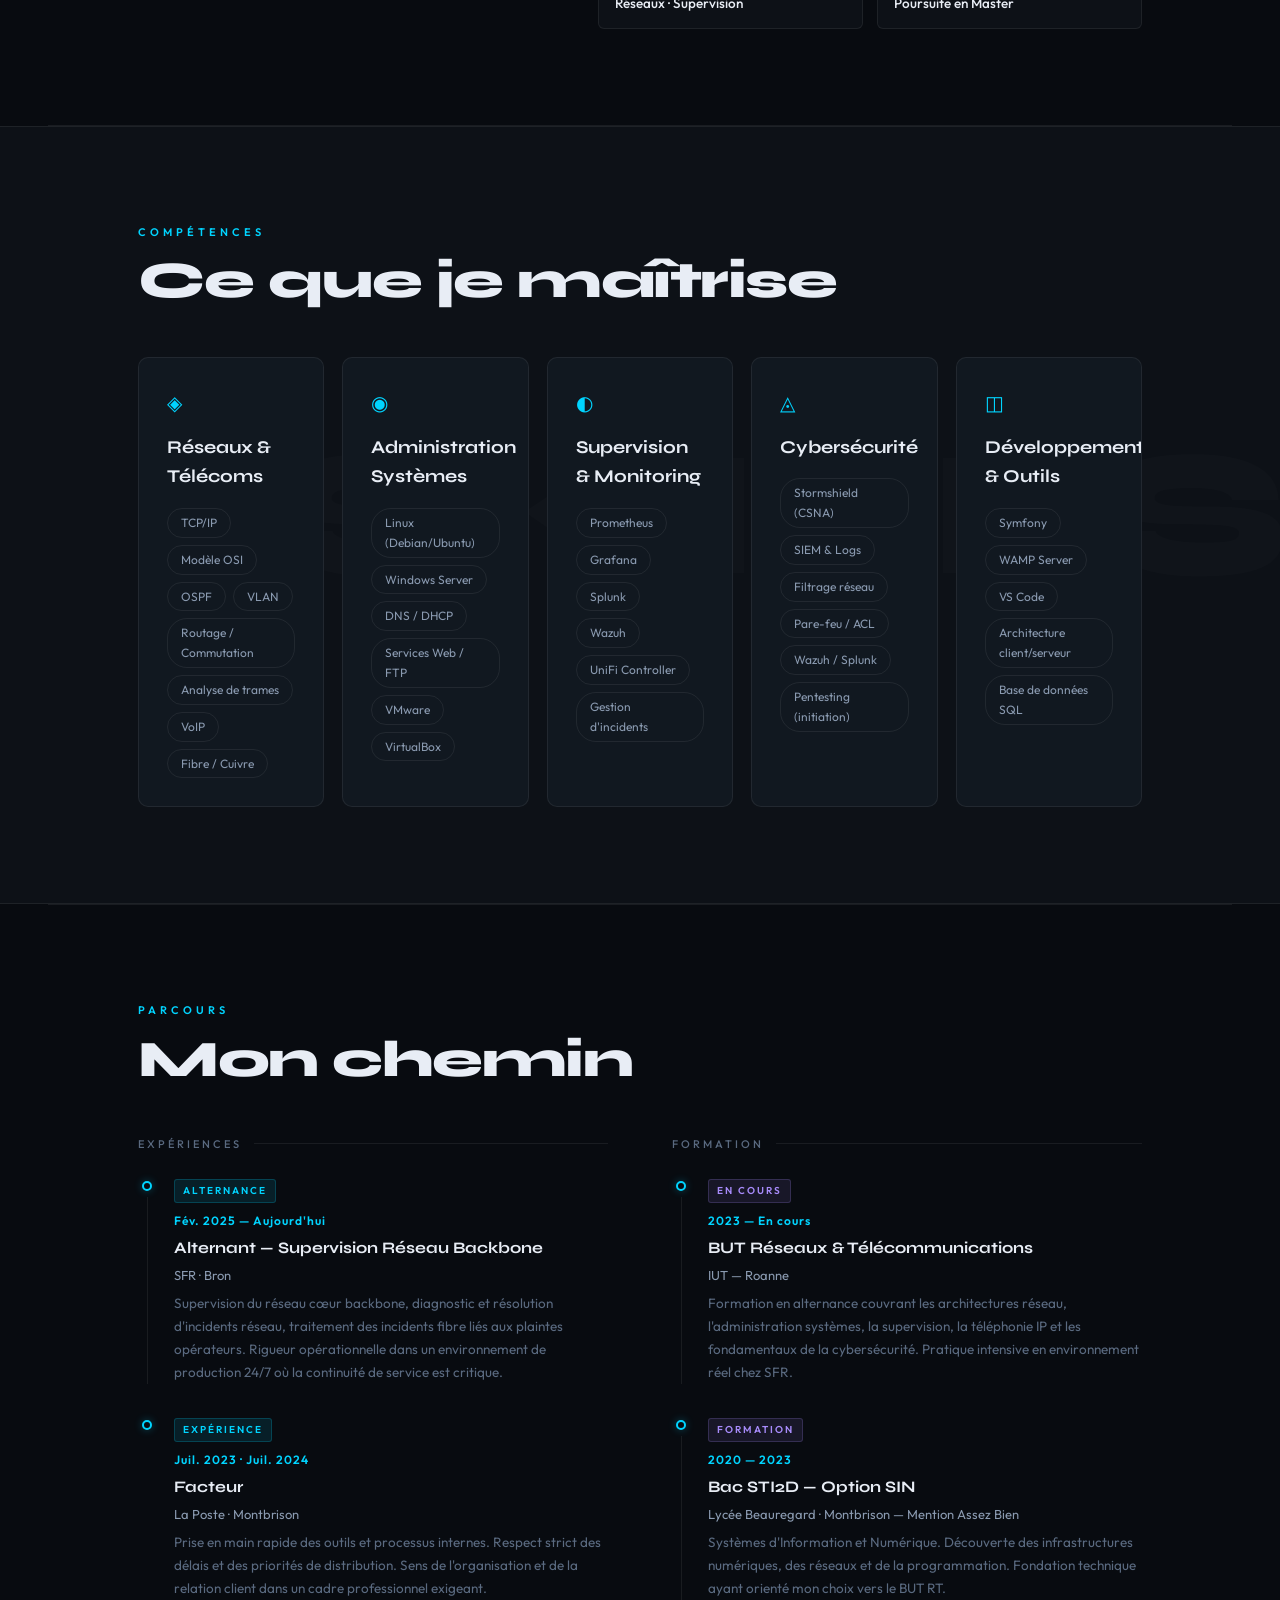
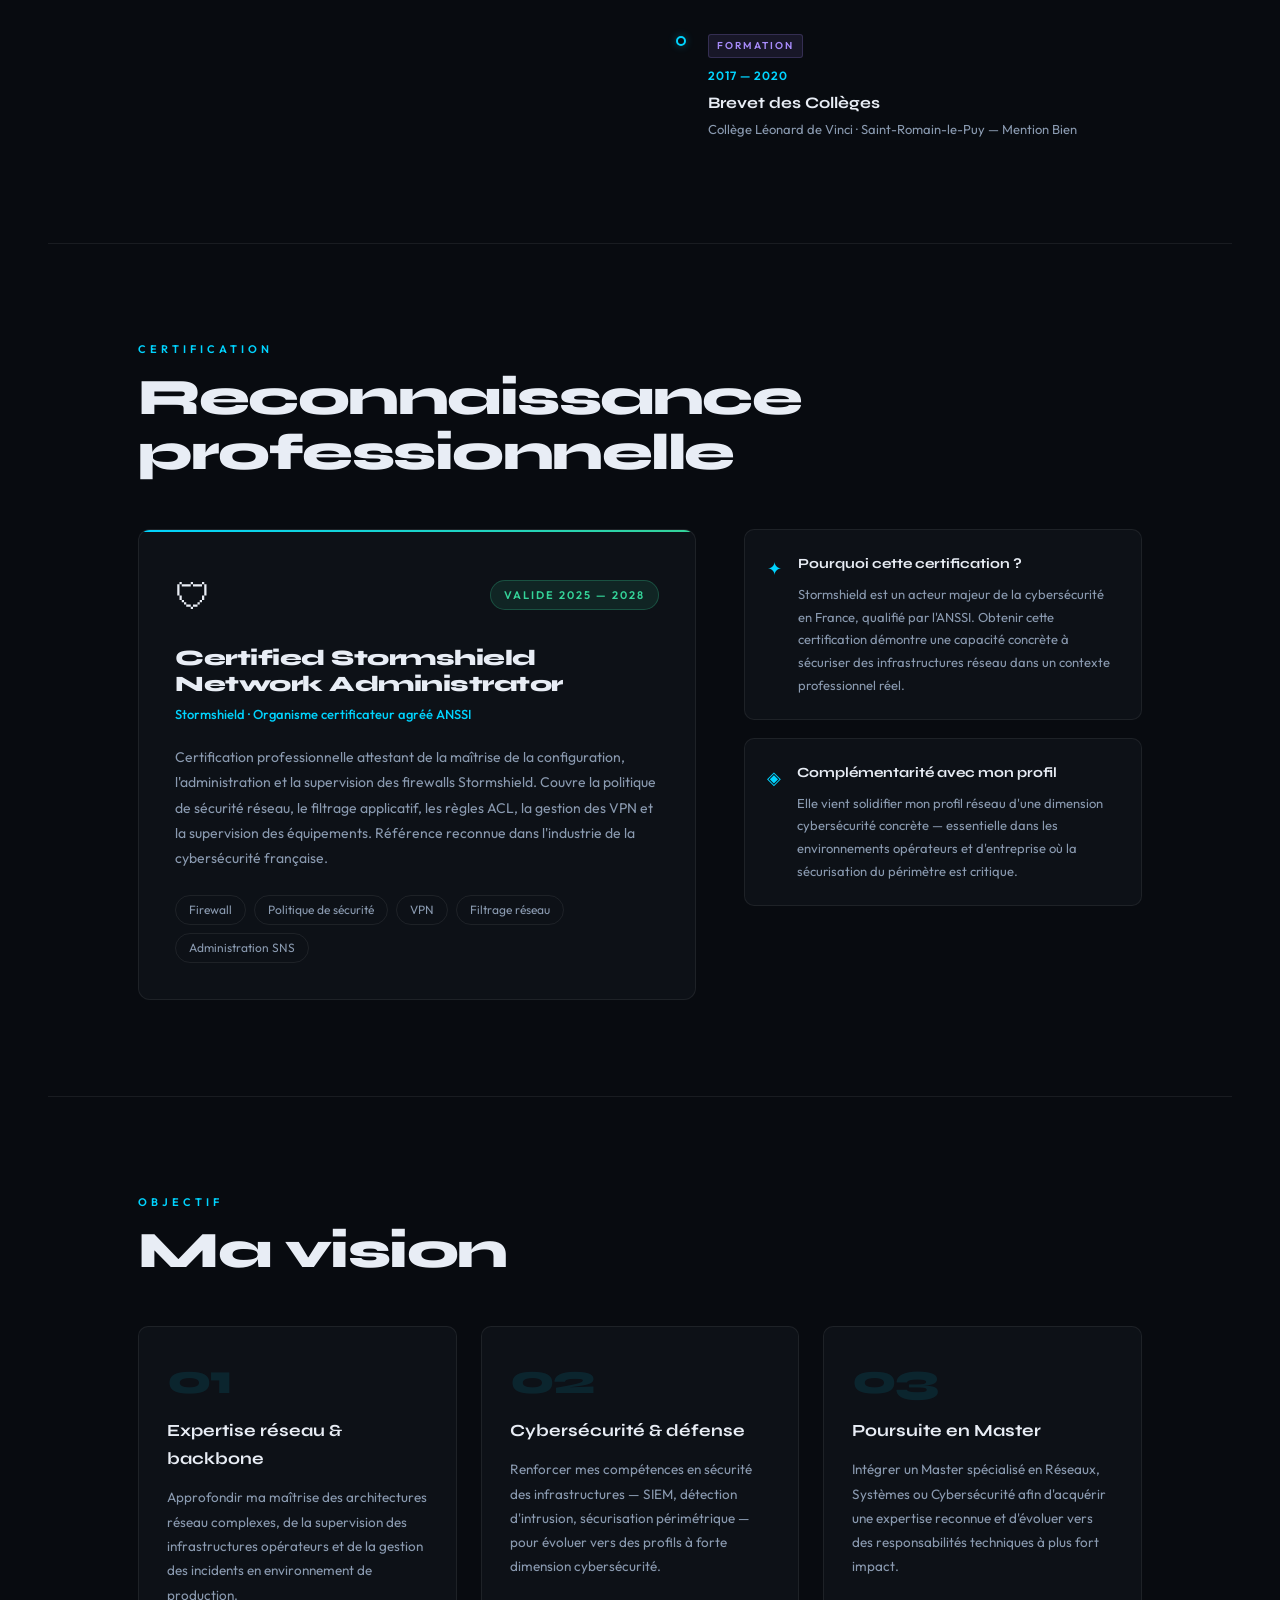
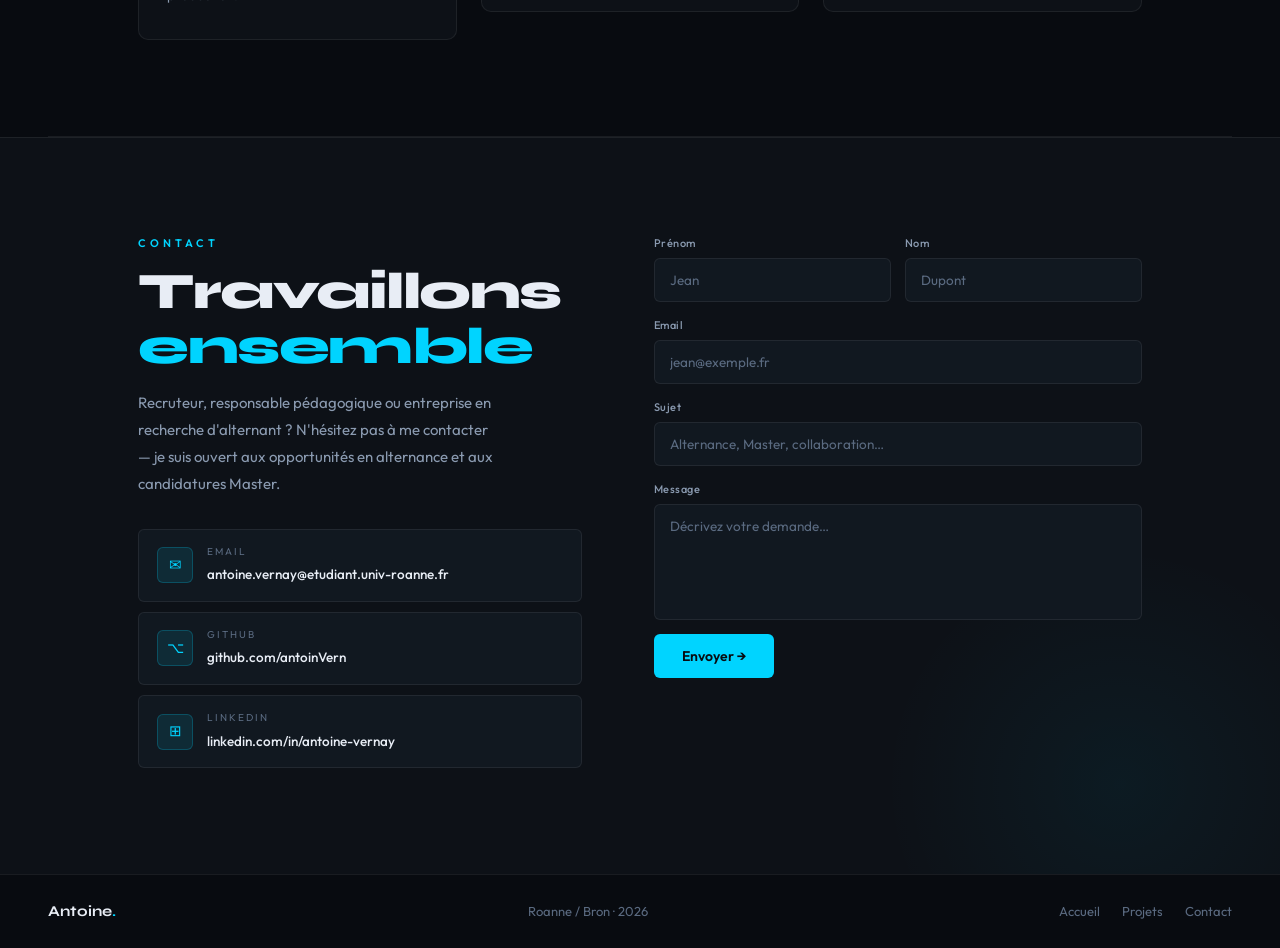
==== commit 2ec6b301: "first commit" ====
--- a/index.html
+++ b/index.html
@@ -3,19 +3,20 @@
 <head>
   <meta charset="UTF-8" />
   <meta name="viewport" content="width=device-width, initial-scale=1.0" />
-  <title>Alex Moreau — Développeur Full-Stack</title>
-  <meta name="description" content="Portfolio d'Alex Moreau, développeur full-stack basé à Paris." />
+  <title>Antoine Vernay — Réseaux & Télécommunications</title>
+  <meta name="description" content="Portfolio d'Antoine Vernay, étudiant en BUT Réseaux & Télécommunications, alternant chez SFR — spécialisé en réseaux, supervision, systèmes et cybersécurité." />
   <link rel="stylesheet" href="style.css" />
 </head>
 <body>
 
   <!-- ══ NAVBAR ══════════════════════════════════ -->
   <nav class="navbar" id="navbar">
-    <a class="nav-logo" href="index.html">Alex<span>.</span></a>
+    <a class="nav-logo" href="index.html">AV<span>.</span></a>
     <ul class="nav-links">
       <li><a href="index.html" class="active">Accueil</a></li>
       <li><a href="#about">À propos</a></li>
       <li><a href="#skills">Compétences</a></li>
+      <li><a href="#parcours">Parcours</a></li>
       <li><a href="projects.html">Projets</a></li>
     </ul>
     <a class="nav-cta" href="#contact">Me contacter</a>
@@ -29,6 +30,7 @@
     <a href="index.html">Accueil</a>
     <a href="#about">À propos</a>
     <a href="#skills">Compétences</a>
+    <a href="#parcours">Parcours</a>
     <a href="projects.html">Projets</a>
     <a class="nav-cta" href="#contact" style="align-self:flex-start">Me contacter</a>
   </div>
@@ -45,13 +47,13 @@
 
         <!-- Left -->
         <div>
-          <div class="hero-eyebrow">Portfolio 2024</div>
+          <div class="hero-eyebrow">Portfolio 2026</div>
           <h1 class="hero-title">
-            Coder c'est<br>créer du<br>
-            <span class="cyan">futur</span><span class="dim">.</span>
+            Réseaux.<br>Systèmes.<br>
+            <span class="cyan">Backbone</span><span class="dim">.</span>
           </h1>
           <p class="hero-sub">
-            Je construis des expériences numériques qui ont du sens — du design au déploiement.
+            Étudiant en BUT Réseaux &amp; Télécommunications, alternant chez SFR sur la supervision du cœur de réseau. Je construis des compétences solides en infrastructures, monitoring et cybersécurité.
           </p>
           <div class="hero-actions">
             <a class="btn-primary" href="projects.html">Voir mes projets →</a>
@@ -61,15 +63,15 @@
 
         <!-- Right — profile card -->
         <div class="hero-card">
-          <div class="hero-card-av">AM</div>
-          <div class="hero-card-name">Alex Moreau</div>
-          <div class="hero-card-role">Développeur Full-Stack</div>
-          <div class="hero-card-badge">Disponible — Freelance / CDI</div>
+          <div class="hero-card-av">AV</div>
+          <div class="hero-card-name">Antoine Vernay</div>
+          <div class="hero-card-role">Étudiant BUT RT · Alternant SFR</div>
+          <div class="hero-card-badge">En alternance · Supervision Backbone</div>
           <div class="hero-card-stats">
-            <div><div class="stat-val">3<span>+</span></div><div class="stat-lbl">Années d'exp.</div></div>
-            <div><div class="stat-val">24</div>          <div class="stat-lbl">Projets livrés</div></div>
-            <div><div class="stat-val">12</div>          <div class="stat-lbl">Clients</div></div>
-            <div><div class="stat-val">99</div>          <div class="stat-lbl">Lighthouse</div></div>
+            <div><div class="stat-val">BUT<span> RT</span></div><div class="stat-lbl">Formation</div></div>
+            <div><div class="stat-val">SFR</div>         <div class="stat-lbl">Alternance</div></div>
+            <div><div class="stat-val">B2</div>          <div class="stat-lbl">Anglais</div></div>
+            <div><div class="stat-val" style="font-size:13px;letter-spacing:-0.5px">CSNA</div> <div class="stat-lbl">Stormshield</div></div>
           </div>
         </div>
 
@@ -94,31 +96,35 @@
       <div class="about-grid">
         <div class="reveal" data-delay="0.1">
           <blockquote class="about-quote">
-            « Le bon code, c'est comme le bon design — invisible quand ça marche. »
+            « Comprendre comment les systèmes fonctionnent, résoudre des problèmes concrets — c'est ce qui me motive chaque jour. »
           </blockquote>
           <div style="display:flex;flex-direction:column;gap:10px;margin-top:24px">
             <div style="display:flex;align-items:center;gap:12px;font-size:13.5px;color:var(--muted-2)">
               <div style="width:32px;height:32px;border-radius:6px;background:var(--bg-3);border:1px solid var(--border);display:flex;align-items:center;justify-content:center;flex-shrink:0">📍</div>
-              Paris, France
+              Roanne / Bron, France
             </div>
             <div style="display:flex;align-items:center;gap:12px;font-size:13.5px;color:var(--muted-2)">
               <div style="width:32px;height:32px;border-radius:6px;background:var(--bg-3);border:1px solid var(--border);display:flex;align-items:center;justify-content:center;flex-shrink:0">✦</div>
-              Disponible — Freelance / CDI
+              Alternant · Recherche Master
+            </div>
+            <div style="display:flex;align-items:center;gap:12px;font-size:13.5px;color:var(--muted-2)">
+              <div style="width:32px;height:32px;border-radius:6px;background:var(--bg-3);border:1px solid var(--border);display:flex;align-items:center;justify-content:center;flex-shrink:0">🎓</div>
+              BUT Réseaux &amp; Télécommunications — Roanne
             </div>
           </div>
         </div>
 
         <div class="reveal" data-delay="0.2">
           <p class="about-body">
-            Passionné par l'intersection du code et du design, je crée des applications web soignées
-            avec une attention particulière à l'expérience utilisateur. Chaque projet est une opportunité
-            de repousser les limites techniques tout en gardant l'humain au centre.
+            Étudiant en <strong>BUT Réseaux &amp; Télécommunications</strong> à Roanne, je développe une expertise concrète en infrastructures réseau, administration systèmes et supervision. Mon alternance chez <strong>SFR à Bron</strong> me permet d'évoluer au quotidien dans un environnement de production réel — supervision du backbone, gestion d'incidents fibre, continuité de service.
+            <br><br>
+            Rigoureux, analytique et orienté terrain, j'ai à cœur de comprendre les systèmes en profondeur plutôt que d'en rester à la surface. Certifié <strong>Stormshield Network Administrator</strong>, je construis progressivement un profil solide en cybersécurité réseau. Mon objectif : poursuivre en <strong>Master</strong> pour approfondir mes compétences et évoluer vers des fonctions à plus forte expertise technique.
           </p>
           <div class="about-info-grid">
-            <div class="about-info-card"><div class="about-info-label">Localisation</div><div class="about-info-value">Paris, France</div></div>
-            <div class="about-info-card"><div class="about-info-label">Statut</div><div class="about-info-value">Disponible</div></div>
-            <div class="about-info-card"><div class="about-info-label">Email</div><div class="about-info-value">alex.moreau@dev.fr</div></div>
-            <div class="about-info-card"><div class="about-info-label">GitHub</div><div class="about-info-value">github.com/alexmoreau</div></div>
+            <div class="about-info-card"><div class="about-info-label">Formation</div><div class="about-info-value">BUT RT — Roanne</div></div>
+            <div class="about-info-card"><div class="about-info-label">Statut</div><div class="about-info-value">Alternant SFR</div></div>
+            <div class="about-info-card"><div class="about-info-label">Spécialité</div><div class="about-info-value">Réseaux · Supervision</div></div>
+            <div class="about-info-card"><div class="about-info-label">Objectif</div><div class="about-info-value">Poursuite en Master</div></div>
           </div>
         </div>
       </div>
@@ -136,41 +142,71 @@
 
       <div class="reveal"><p class="section-label">Compétences</p><h2 class="section-title">Ce que je maîtrise</h2></div>
 
-      <div class="skills-grid">
+      <div class="skills-grid skills-grid-5">
 
         <div class="skill-card reveal" data-delay="0.05">
           <span class="skill-icon">◈</span>
-          <div class="skill-cat">Front-end</div>
+          <div class="skill-cat">Réseaux &amp; Télécoms</div>
           <div class="skill-tags">
-            <span class="skill-tag">React</span>
-            <span class="skill-tag">TypeScript</span>
-            <span class="skill-tag">Next.js</span>
-            <span class="skill-tag">Tailwind CSS</span>
-            <span class="skill-tag">Three.js</span>
-          </div>
-        </div>
-
-        <div class="skill-card reveal" data-delay="0.15">
+            <span class="skill-tag">TCP/IP</span>
+            <span class="skill-tag">Modèle OSI</span>
+            <span class="skill-tag">OSPF</span>
+            <span class="skill-tag">VLAN</span>
+            <span class="skill-tag">Routage / Commutation</span>
+            <span class="skill-tag">Analyse de trames</span>
+            <span class="skill-tag">VoIP</span>
+            <span class="skill-tag">Fibre / Cuivre</span>
+          </div>
+        </div>
+
+        <div class="skill-card reveal" data-delay="0.12">
           <span class="skill-icon">◉</span>
-          <div class="skill-cat">Back-end</div>
+          <div class="skill-cat">Administration Systèmes</div>
           <div class="skill-tags">
-            <span class="skill-tag">Node.js</span>
-            <span class="skill-tag">Python</span>
-            <span class="skill-tag">PostgreSQL</span>
-            <span class="skill-tag">REST API</span>
-            <span class="skill-tag">GraphQL</span>
-          </div>
-        </div>
-
-        <div class="skill-card reveal" data-delay="0.25">
+            <span class="skill-tag">Linux (Debian/Ubuntu)</span>
+            <span class="skill-tag">Windows Server</span>
+            <span class="skill-tag">DNS / DHCP</span>
+            <span class="skill-tag">Services Web / FTP</span>
+            <span class="skill-tag">VMware</span>
+            <span class="skill-tag">VirtualBox</span>
+          </div>
+        </div>
+
+        <div class="skill-card reveal" data-delay="0.19">
           <span class="skill-icon">◐</span>
-          <div class="skill-cat">Outils & DevOps</div>
+          <div class="skill-cat">Supervision &amp; Monitoring</div>
           <div class="skill-tags">
-            <span class="skill-tag">Git</span>
-            <span class="skill-tag">Docker</span>
-            <span class="skill-tag">Figma</span>
-            <span class="skill-tag">Vercel</span>
-            <span class="skill-tag">AWS</span>
+            <span class="skill-tag">Prometheus</span>
+            <span class="skill-tag">Grafana</span>
+            <span class="skill-tag">Splunk</span>
+            <span class="skill-tag">Wazuh</span>
+            <span class="skill-tag">UniFi Controller</span>
+            <span class="skill-tag">Gestion d'incidents</span>
+          </div>
+        </div>
+
+        <div class="skill-card reveal" data-delay="0.26">
+          <span class="skill-icon">◬</span>
+          <div class="skill-cat">Cybersécurité</div>
+          <div class="skill-tags">
+            <span class="skill-tag">Stormshield (CSNA)</span>
+            <span class="skill-tag">SIEM &amp; Logs</span>
+            <span class="skill-tag">Filtrage réseau</span>
+            <span class="skill-tag">Pare-feu / ACL</span>
+            <span class="skill-tag">Wazuh / Splunk</span>
+            <span class="skill-tag">Pentesting (initiation)</span>
+          </div>
+        </div>
+
+        <div class="skill-card reveal" data-delay="0.33">
+          <span class="skill-icon">◫</span>
+          <div class="skill-cat">Développement &amp; Outils</div>
+          <div class="skill-tags">
+            <span class="skill-tag">Symfony</span>
+            <span class="skill-tag">WAMP Server</span>
+            <span class="skill-tag">VS Code</span>
+            <span class="skill-tag">Architecture client/serveur</span>
+            <span class="skill-tag">Base de données SQL</span>
           </div>
         </div>
 
@@ -182,7 +218,7 @@
 
 
   <!-- ══ TIMELINE ══════════════════════════════════ -->
-  <section>
+  <section id="parcours">
     <div class="container">
       <div class="reveal"><p class="section-label">Parcours</p><h2 class="section-title">Mon chemin</h2></div>
 
@@ -195,11 +231,11 @@
           <div class="tl-item">
             <div class="tl-dot-col"><div class="tl-dot"></div><div class="tl-line"></div></div>
             <div>
-              <span class="tl-badge badge-work">Expérience</span>
-              <div class="tl-year">2024</div>
-              <div class="tl-role">Développeur Senior</div>
-              <div class="tl-place">Agence Pixel · Paris</div>
-              <div class="tl-desc">Lead front-end sur 8 projets clients. Migration vers Next.js 14 et mise en place d'un design system partagé.</div>
+              <span class="tl-badge badge-work">Alternance</span>
+              <div class="tl-year">Fév. 2025 — Aujourd'hui</div>
+              <div class="tl-role">Alternant — Supervision Réseau Backbone</div>
+              <div class="tl-place">SFR · Bron</div>
+              <div class="tl-desc">Supervision du réseau cœur backbone, diagnostic et résolution d'incidents réseau, traitement des incidents fibre liés aux plaintes opérateurs. Rigueur opérationnelle dans un environnement de production 24/7 où la continuité de service est critique.</div>
             </div>
           </div>
 
@@ -207,10 +243,10 @@
             <div class="tl-dot-col"><div class="tl-dot"></div><div class="tl-line"></div></div>
             <div>
               <span class="tl-badge badge-work">Expérience</span>
-              <div class="tl-year">2022</div>
-              <div class="tl-role">Développeur Full-Stack</div>
-              <div class="tl-place">StartupX · Lyon</div>
-              <div class="tl-desc">Construction du MVP de A à Z. Stack React + FastAPI + PostgreSQL. Levée de fonds série A réussie.</div>
+              <div class="tl-year">Juil. 2023 · Juil. 2024</div>
+              <div class="tl-role">Facteur</div>
+              <div class="tl-place">La Poste · Montbrison</div>
+              <div class="tl-desc">Prise en main rapide des outils et processus internes. Respect strict des délais et des priorités de distribution. Sens de l'organisation et de la relation client dans un cadre professionnel exigeant.</div>
             </div>
           </div>
 
@@ -223,11 +259,11 @@
           <div class="tl-item">
             <div class="tl-dot-col"><div class="tl-dot"></div><div class="tl-line"></div></div>
             <div>
-              <span class="tl-badge badge-edu">Formation</span>
-              <div class="tl-year">2021</div>
-              <div class="tl-role">Master Informatique</div>
-              <div class="tl-place">Université Paris-Saclay</div>
-              <div class="tl-desc">Spécialisation génie logiciel et systèmes distribués. Major de promotion.</div>
+              <span class="tl-badge badge-edu">En cours</span>
+              <div class="tl-year">2023 — En cours</div>
+              <div class="tl-role">BUT Réseaux &amp; Télécommunications</div>
+              <div class="tl-place">IUT — Roanne</div>
+              <div class="tl-desc">Formation en alternance couvrant les architectures réseau, l'administration systèmes, la supervision, la téléphonie IP et les fondamentaux de la cybersécurité. Pratique intensive en environnement réel chez SFR.</div>
             </div>
           </div>
 
@@ -235,13 +271,106 @@
             <div class="tl-dot-col"><div class="tl-dot"></div><div class="tl-line"></div></div>
             <div>
               <span class="tl-badge badge-edu">Formation</span>
-              <div class="tl-year">2019</div>
-              <div class="tl-role">Licence Informatique</div>
-              <div class="tl-place">IUT de Grenoble</div>
-              <div class="tl-desc">Bases solides en algorithmique, POO et bases de données relationnelles.</div>
-            </div>
-          </div>
-
+              <div class="tl-year">2020 — 2023</div>
+              <div class="tl-role">Bac STI2D — Option SIN</div>
+              <div class="tl-place">Lycée Beauregard · Montbrison — Mention Assez Bien</div>
+              <div class="tl-desc">Systèmes d'Information et Numérique. Découverte des infrastructures numériques, des réseaux et de la programmation. Fondation technique ayant orienté mon choix vers le BUT RT.</div>
+            </div>
+          </div>
+
+          <div class="tl-item">
+            <div class="tl-dot-col"><div class="tl-dot"></div></div>
+            <div>
+              <span class="tl-badge badge-edu">Formation</span>
+              <div class="tl-year">2017 — 2020</div>
+              <div class="tl-role">Brevet des Collèges</div>
+              <div class="tl-place">Collège Léonard de Vinci · Saint-Romain-le-Puy — Mention Bien</div>
+              <div class="tl-desc"></div>
+            </div>
+          </div>
+
+        </div>
+      </div>
+    </div>
+  </section>
+
+  <div class="divider"></div>
+
+
+  <!-- ══ CERTIFICATION ═════════════════════════════ -->
+  <section id="certification">
+    <div class="container">
+      <div class="reveal"><p class="section-label">Certification</p><h2 class="section-title">Reconnaissance professionnelle</h2></div>
+
+      <div class="certif-grid reveal" data-delay="0.1">
+        <div class="certif-card">
+          <div class="certif-card-top">
+            <div class="certif-badge-icon">🛡</div>
+            <div class="certif-validity">Valide 2025 — 2028</div>
+          </div>
+          <div class="certif-title">Certified Stormshield Network Administrator</div>
+          <div class="certif-org">Stormshield · Organisme certificateur agréé ANSSI</div>
+          <p class="certif-desc">
+            Certification professionnelle attestant de la maîtrise de la configuration, l'administration et la supervision des firewalls Stormshield. Couvre la politique de sécurité réseau, le filtrage applicatif, les règles ACL, la gestion des VPN et la supervision des équipements. Référence reconnue dans l'industrie de la cybersécurité française.
+          </p>
+          <div class="certif-tags">
+            <span class="skill-tag">Firewall</span>
+            <span class="skill-tag">Politique de sécurité</span>
+            <span class="skill-tag">VPN</span>
+            <span class="skill-tag">Filtrage réseau</span>
+            <span class="skill-tag">Administration SNS</span>
+          </div>
+        </div>
+
+        <div class="certif-info-col">
+          <div class="certif-info-card">
+            <div class="certif-info-icon">✦</div>
+            <div>
+              <div class="certif-info-label">Pourquoi cette certification ?</div>
+              <p class="certif-info-text">Stormshield est un acteur majeur de la cybersécurité en France, qualifié par l'ANSSI. Obtenir cette certification démontre une capacité concrète à sécuriser des infrastructures réseau dans un contexte professionnel réel.</p>
+            </div>
+          </div>
+          <div class="certif-info-card">
+            <div class="certif-info-icon">◈</div>
+            <div>
+              <div class="certif-info-label">Complémentarité avec mon profil</div>
+              <p class="certif-info-text">Elle vient solidifier mon profil réseau d'une dimension cybersécurité concrète — essentielle dans les environnements opérateurs et d'entreprise où la sécurisation du périmètre est critique.</p>
+            </div>
+          </div>
+        </div>
+      </div>
+    </div>
+  </section>
+
+  <div class="divider"></div>
+
+
+  <!-- ══ VISION ════════════════════════════════════ -->
+  <section id="vision">
+    <div class="container">
+      <div class="reveal"><p class="section-label">Objectif</p><h2 class="section-title">Ma vision</h2></div>
+
+      <div class="vision-grid">
+        <div class="reveal" data-delay="0.05">
+          <div class="vision-card">
+            <div class="vision-card-num">01</div>
+            <div class="vision-card-title">Expertise réseau &amp; backbone</div>
+            <p class="vision-card-text">Approfondir ma maîtrise des architectures réseau complexes, de la supervision des infrastructures opérateurs et de la gestion des incidents en environnement de production.</p>
+          </div>
+        </div>
+        <div class="reveal" data-delay="0.12">
+          <div class="vision-card">
+            <div class="vision-card-num">02</div>
+            <div class="vision-card-title">Cybersécurité &amp; défense</div>
+            <p class="vision-card-text">Renforcer mes compétences en sécurité des infrastructures — SIEM, détection d'intrusion, sécurisation périmétrique — pour évoluer vers des profils à forte dimension cybersécurité.</p>
+          </div>
+        </div>
+        <div class="reveal" data-delay="0.19">
+          <div class="vision-card">
+            <div class="vision-card-num">03</div>
+            <div class="vision-card-title">Poursuite en Master</div>
+            <p class="vision-card-text">Intégrer un Master spécialisé en Réseaux, Systèmes ou Cybersécurité afin d'acquérir une expertise reconnue et d'évoluer vers des responsabilités techniques à plus fort impact.</p>
+          </div>
         </div>
       </div>
     </div>
@@ -259,19 +388,19 @@
         <div class="reveal">
           <p class="section-label">Contact</p>
           <h2 class="contact-title">Travaillons<br><span>ensemble</span></h2>
-          <p class="contact-sub">Vous avez un projet en tête ? Parlons-en. Je suis disponible pour des missions freelance et des opportunités en CDI.</p>
-
-          <a class="clink" href="mailto:alex.moreau@dev.fr">
+          <p class="contact-sub">Recruteur, responsable pédagogique ou entreprise en recherche d'alternant ? N'hésitez pas à me contacter — je suis ouvert aux opportunités en alternance et aux candidatures Master.</p>
+
+          <a class="clink" href="mailto:antoine.vernay@etudiant.univ-roanne.fr">
             <div class="clink-icon">✉</div>
-            <div><span class="clink-label">Email</span><span class="clink-val">alex.moreau@dev.fr</span></div>
+            <div><span class="clink-label">Email</span><span class="clink-val">antoine.vernay@etudiant.univ-roanne.fr</span></div>
           </a>
-          <a class="clink" href="#">
+          <a class="clink" href="https://github.com/antoinVern" target="_blank" rel="noopener">
             <div class="clink-icon">⌥</div>
-            <div><span class="clink-label">GitHub</span><span class="clink-val">github.com/alexmoreau</span></div>
+            <div><span class="clink-label">GitHub</span><span class="clink-val">github.com/antoinVern</span></div>
           </a>
-          <a class="clink" href="#">
+          <a class="clink" href="https://linkedin.com/in/antoine-vernay" target="_blank" rel="noopener">
             <div class="clink-icon">⊞</div>
-            <div><span class="clink-label">LinkedIn</span><span class="clink-val">linkedin.com/in/alexmoreau</span></div>
+            <div><span class="clink-label">LinkedIn</span><span class="clink-val">linkedin.com/in/antoine-vernay</span></div>
           </a>
         </div>
 
@@ -293,11 +422,11 @@
             </div>
             <div class="form-field">
               <label class="form-label">Sujet</label>
-              <input class="form-input" type="text" placeholder="Projet freelance, collaboration…" />
+              <input class="form-input" type="text" placeholder="Alternance, Master, collaboration…" />
             </div>
             <div class="form-field">
               <label class="form-label">Message</label>
-              <textarea class="form-textarea" rows="5" placeholder="Décrivez votre projet…" required></textarea>
+              <textarea class="form-textarea" rows="5" placeholder="Décrivez votre demande…" required></textarea>
             </div>
             <button class="btn-primary" type="submit" style="align-self:flex-start">Envoyer →</button>
           </form>
@@ -316,8 +445,8 @@
 
   <!-- ══ FOOTER ═════════════════════════════════════ -->
   <footer>
-    <div class="footer-logo">Alex<span>.</span></div>
-    <span>Paris, France · 2024</span>
+    <div class="footer-logo">Antoine<span>.</span></div>
+    <span>Roanne / Bron · 2026</span>
     <div class="footer-links">
       <a href="index.html">Accueil</a>
       <a href="projects.html">Projets</a>
--- a/style.css
+++ b/style.css
@@ -546,6 +546,10 @@
   gap: 24px;
   margin-top: 48px;
 }
+.skills-grid-5 {
+  grid-template-columns: repeat(5, 1fr);
+  gap: 18px;
+}
 .skill-card {
   background: var(--bg-3);
   border: 1px solid var(--border);
@@ -837,6 +841,138 @@
 .proj-card[data-hidden="true"] { display: none; }
 
 /* ══════════════════════════════════════════
+   CERTIFICATION
+══════════════════════════════════════════ */
+.certif-grid {
+  display: grid;
+  grid-template-columns: 1.4fr 1fr;
+  gap: 48px;
+  align-items: start;
+  margin-top: 48px;
+}
+.certif-card {
+  background: var(--bg-2);
+  border: 1px solid var(--border);
+  border-radius: 12px;
+  padding: 36px;
+  position: relative;
+  overflow: hidden;
+  transition: border-color .3s;
+}
+.certif-card::before {
+  content: '';
+  position: absolute;
+  top: 0; left: 0; right: 0;
+  height: 2px;
+  background: linear-gradient(90deg, var(--cyan), #34d399);
+}
+.certif-card:hover { border-color: var(--border-c); }
+.certif-card-top {
+  display: flex;
+  align-items: center;
+  justify-content: space-between;
+  margin-bottom: 20px;
+}
+.certif-badge-icon {
+  font-size: 36px;
+}
+.certif-validity {
+  font-size: 11px;
+  letter-spacing: 2px;
+  text-transform: uppercase;
+  color: #34d399;
+  font-weight: 600;
+  background: rgba(52,211,153,.1);
+  border: 1px solid rgba(52,211,153,.25);
+  padding: 5px 13px;
+  border-radius: 20px;
+}
+.certif-title {
+  font-family: var(--display);
+  font-size: 22px;
+  font-weight: 800;
+  letter-spacing: -.5px;
+  margin-bottom: 6px;
+  line-height: 1.2;
+}
+.certif-org {
+  font-size: 13px;
+  color: var(--cyan);
+  margin-bottom: 20px;
+  font-weight: 500;
+}
+.certif-desc {
+  font-size: 14px;
+  color: var(--muted-2);
+  line-height: 1.8;
+  margin-bottom: 24px;
+}
+.certif-tags { display: flex; flex-wrap: wrap; gap: 8px; }
+
+.certif-info-col { display: flex; flex-direction: column; gap: 18px; }
+.certif-info-card {
+  background: var(--bg-2);
+  border: 1px solid var(--border);
+  border-radius: 10px;
+  padding: 22px;
+  display: flex;
+  gap: 16px;
+  align-items: flex-start;
+  transition: border-color .2s;
+}
+.certif-info-card:hover { border-color: var(--border-c); }
+.certif-info-icon { font-size: 18px; color: var(--cyan); padding-top: 2px; flex-shrink: 0; }
+.certif-info-label {
+  font-family: var(--display);
+  font-size: 14px;
+  font-weight: 700;
+  margin-bottom: 8px;
+}
+.certif-info-text { font-size: 13px; color: var(--muted-2); line-height: 1.75; margin: 0; }
+
+/* ══════════════════════════════════════════
+   VISION
+══════════════════════════════════════════ */
+.vision-grid {
+  display: grid;
+  grid-template-columns: repeat(3, 1fr);
+  gap: 24px;
+  margin-top: 48px;
+}
+.vision-card {
+  background: var(--bg-2);
+  border: 1px solid var(--border);
+  border-radius: 10px;
+  padding: 32px 28px;
+  position: relative;
+  overflow: hidden;
+  transition: border-color .3s, transform .3s;
+}
+.vision-card:hover { border-color: var(--border-c); transform: translateY(-3px); }
+.vision-card-num {
+  font-family: var(--display);
+  font-size: 42px;
+  font-weight: 800;
+  color: rgba(0,212,255,.1);
+  line-height: 1;
+  margin-bottom: 16px;
+  letter-spacing: -2px;
+}
+.vision-card-title {
+  font-family: var(--display);
+  font-size: 17px;
+  font-weight: 700;
+  margin-bottom: 12px;
+  color: var(--text);
+}
+.vision-card-text {
+  font-size: 13.5px;
+  color: var(--muted-2);
+  line-height: 1.8;
+  margin: 0;
+}
+
+/* ══════════════════════════════════════════
    FOOTER
 ══════════════════════════════════════════ */
 footer {
@@ -873,6 +1009,9 @@
 /* ══════════════════════════════════════════
    RESPONSIVE
 ══════════════════════════════════════════ */
+@media (max-width: 1100px) {
+  .skills-grid-5 { grid-template-columns: repeat(3, 1fr); }
+}
 @media (max-width: 860px) {
   .container { padding: 0 24px; }
   .divider   { margin: 0 24px; }
@@ -886,20 +1025,23 @@
   .about-grid    { grid-template-columns: 1fr; gap: 40px; }
   .about-info-grid { grid-template-columns: 1fr; }
 
-  .skills-grid   { grid-template-columns: 1fr; gap: 14px; }
+  .skills-grid, .skills-grid-5 { grid-template-columns: 1fr 1fr; gap: 14px; }
   .skills-bg-txt { display: none; }
 
   .tl-grid       { grid-template-columns: 1fr; gap: 40px; }
+
+  .certif-grid   { grid-template-columns: 1fr; gap: 32px; }
+  .vision-grid   { grid-template-columns: 1fr; gap: 16px; }
 
   .contact-grid  { grid-template-columns: 1fr; gap: 48px; }
   .form-row      { grid-template-columns: 1fr; }
 
-  .proj-grid     { grid-template-columns: 1fr; }
+  .proj-grid     { grid-template-columns: 1fr 1fr; }
 
   .nav-links, .nav-cta { display: none; }
   .nav-burger    { display: flex; }
 }
 @media (max-width: 600px) {
   .hero-title { letter-spacing: -1.5px; }
-  .proj-grid  { grid-template-columns: 1fr; }
-}
+  .proj-grid, .skills-grid-5, .skills-grid { grid-template-columns: 1fr; }
+}
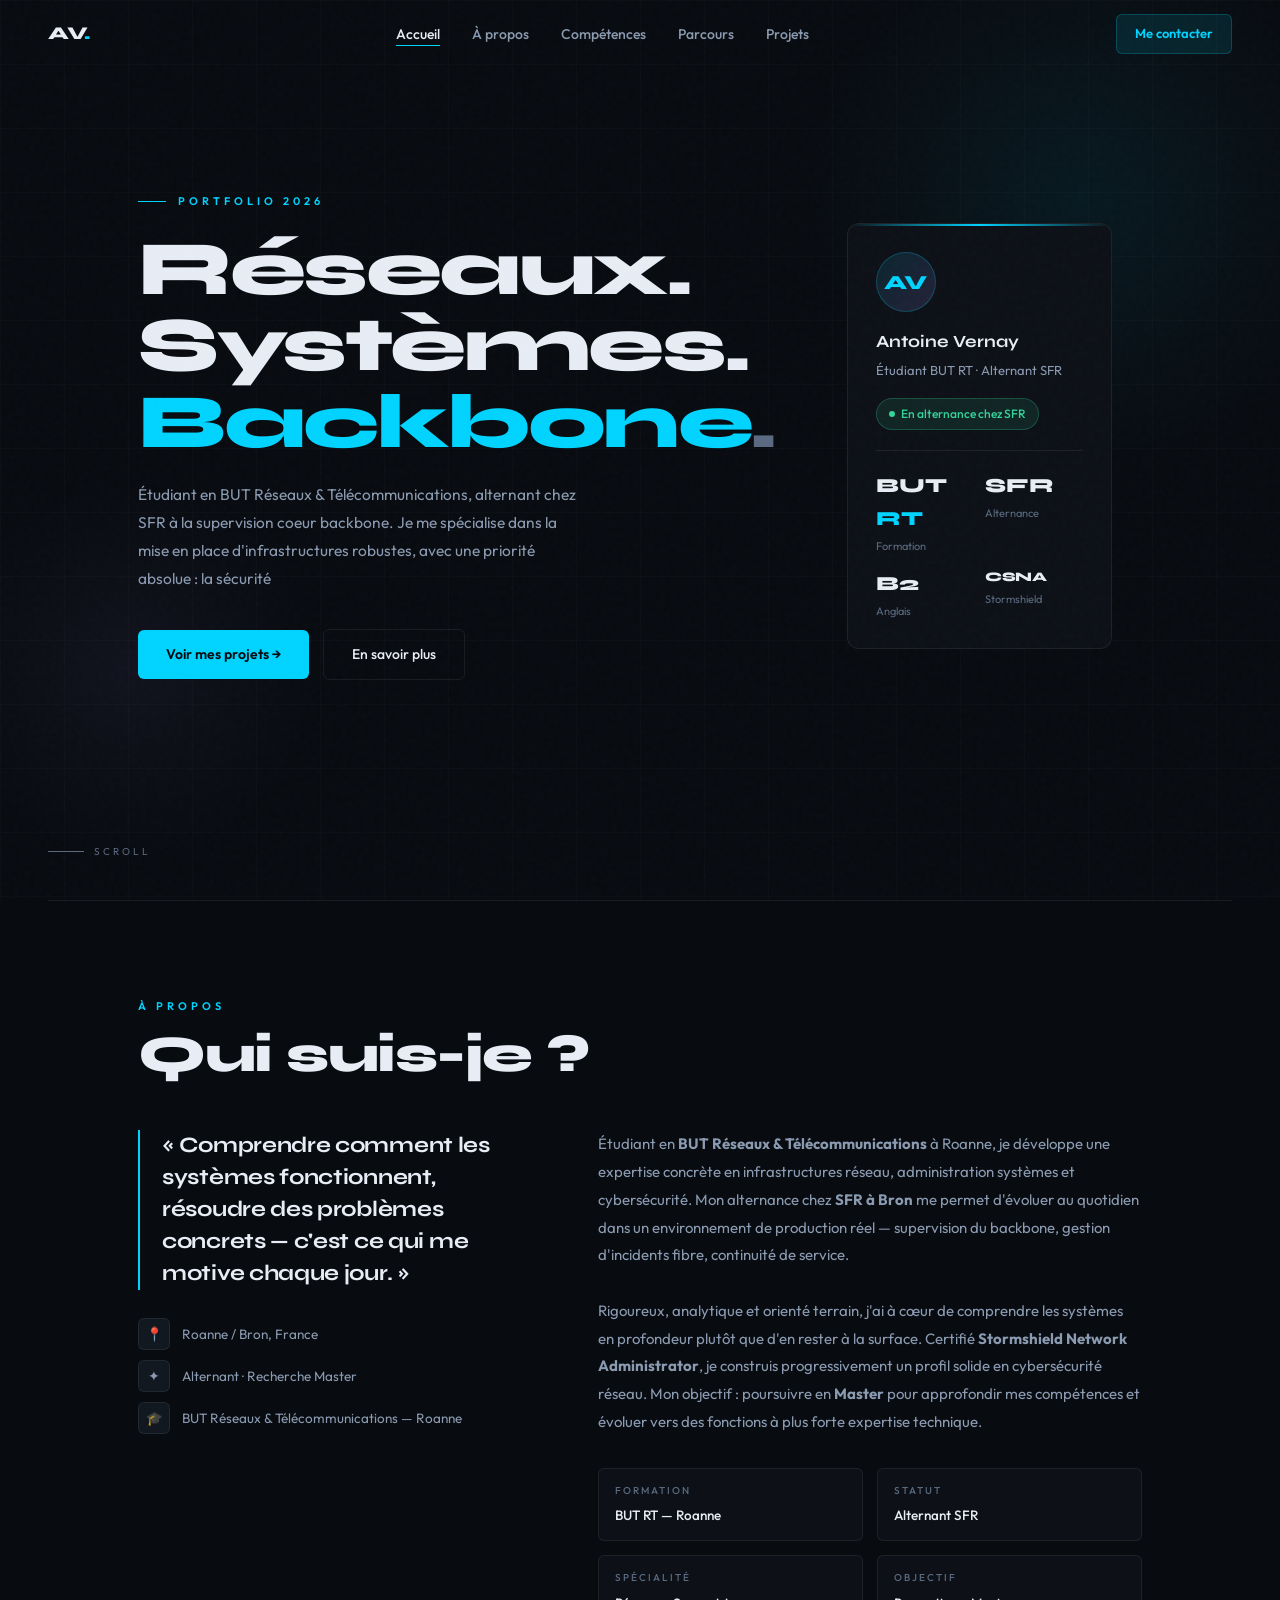
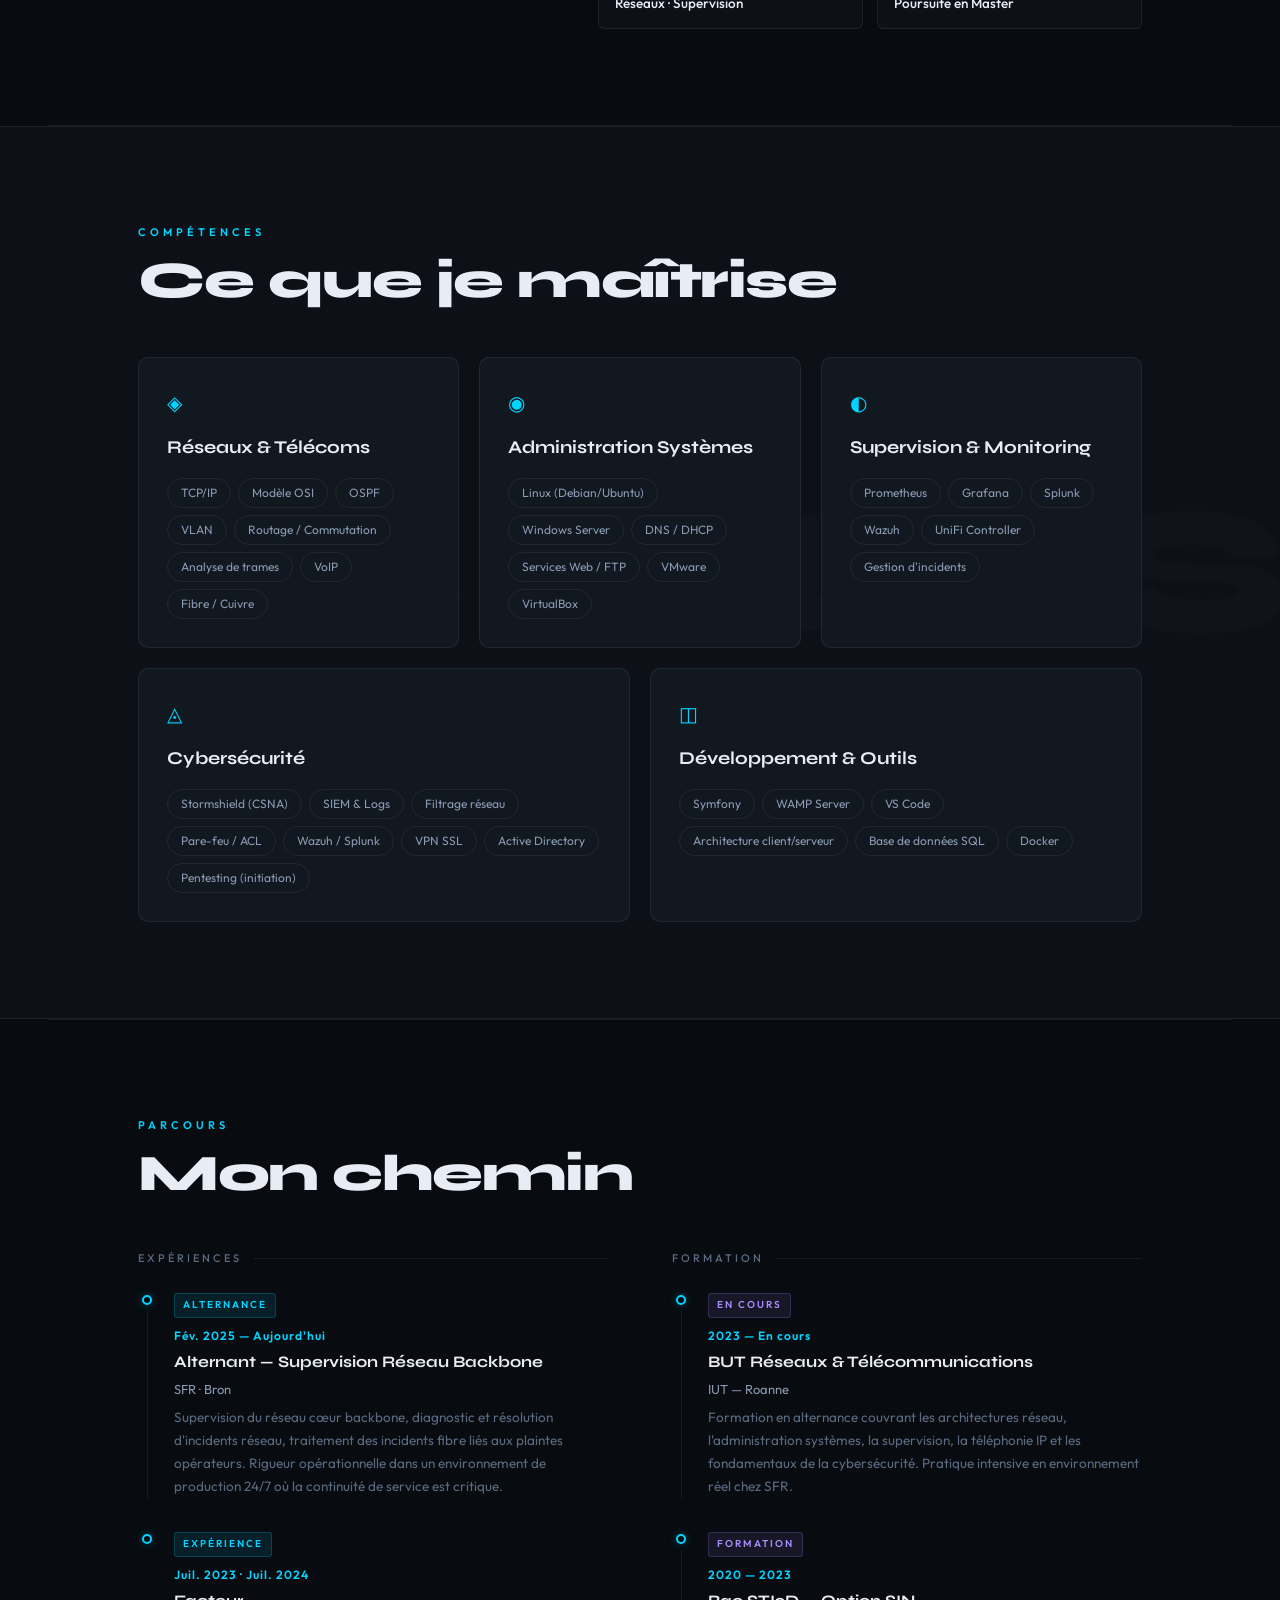
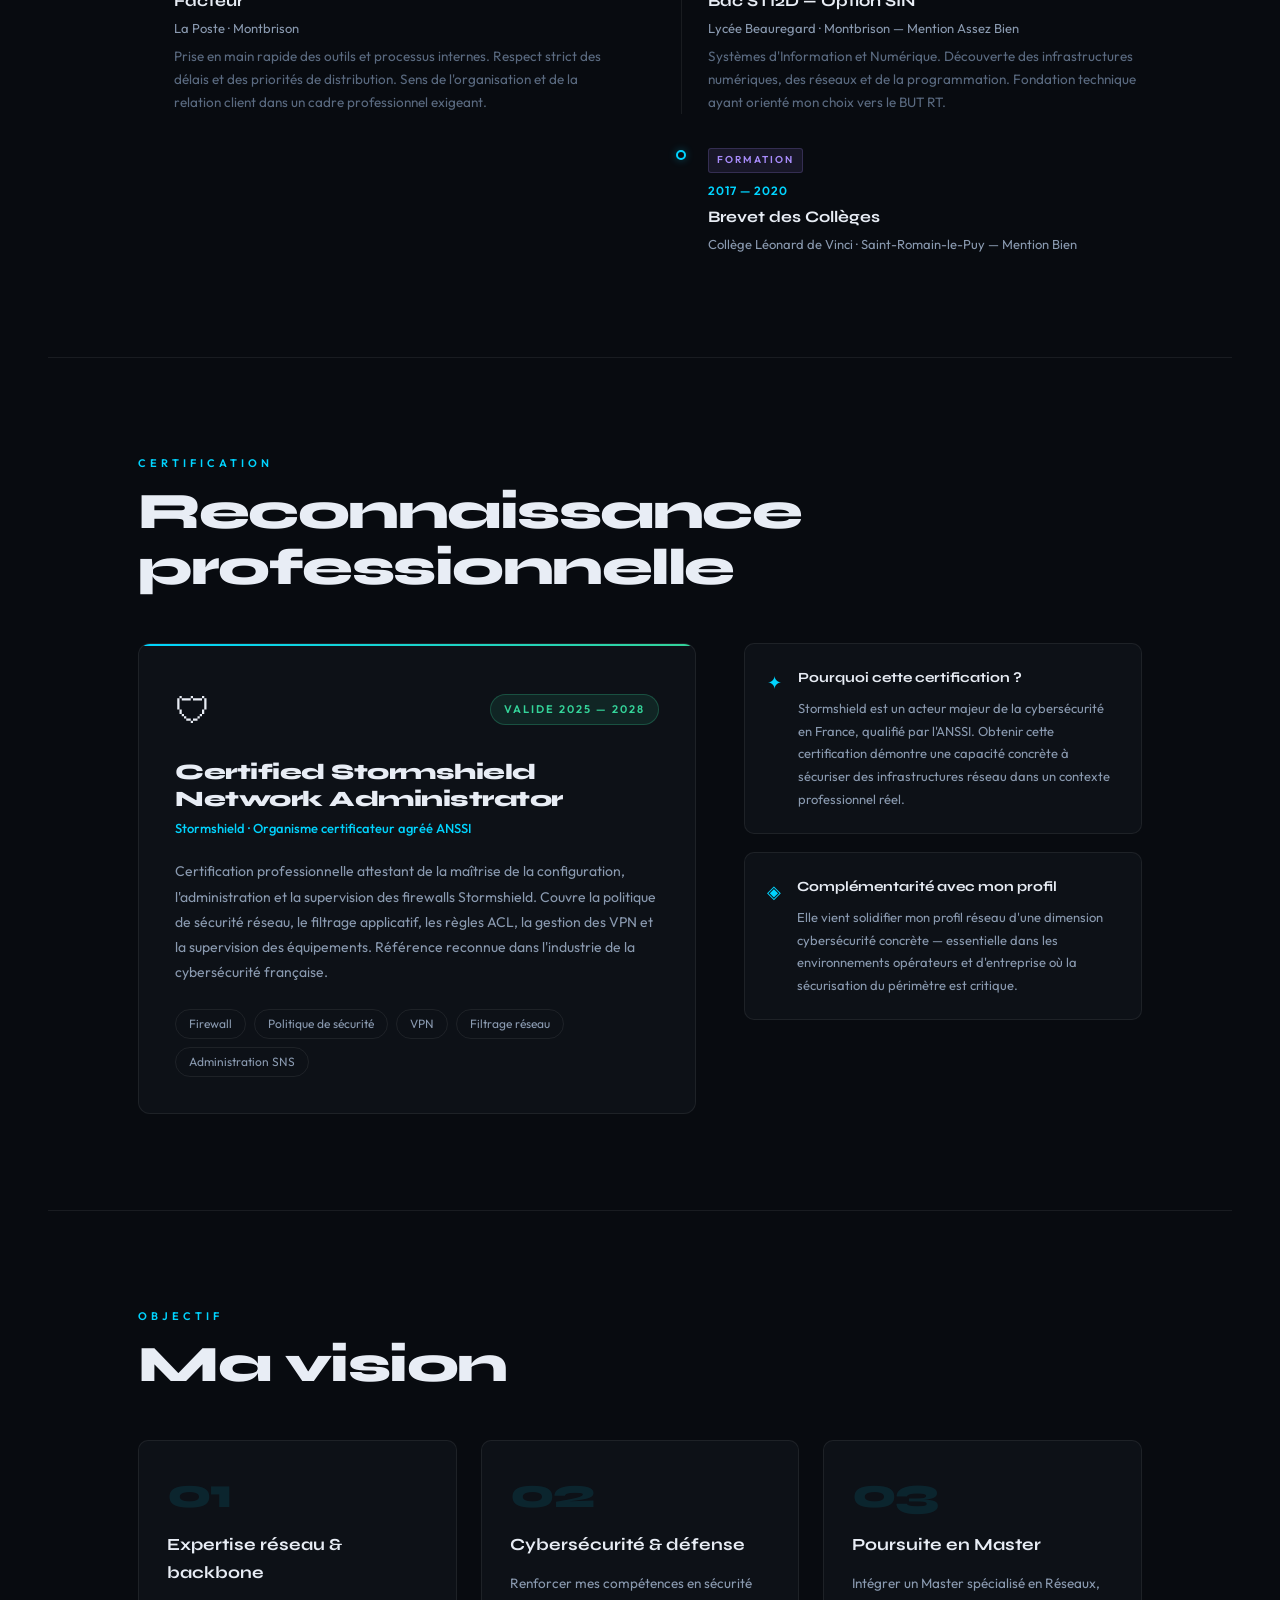
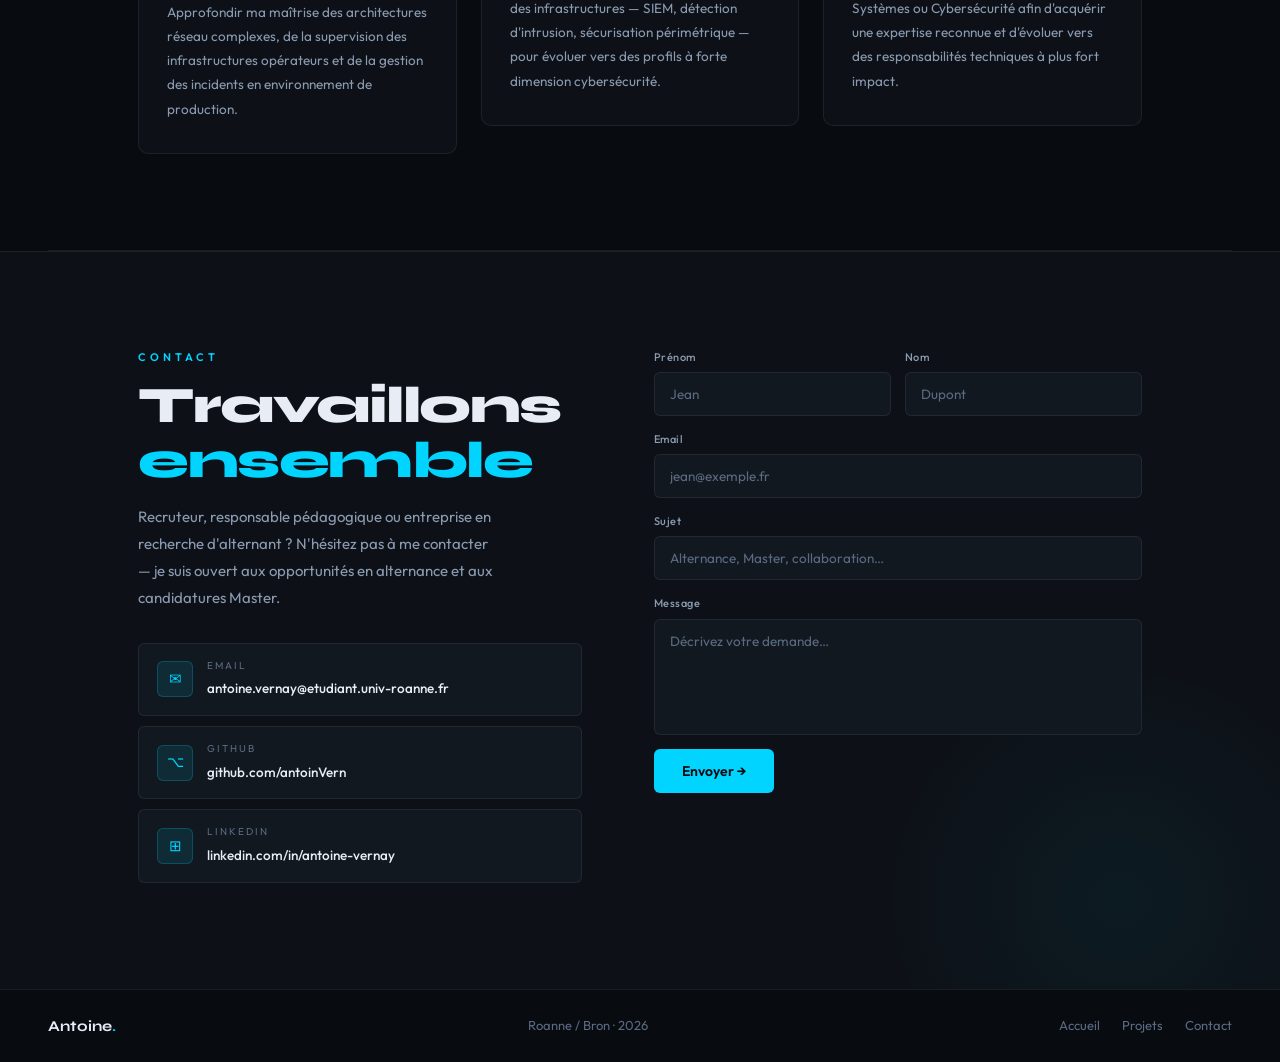
==== commit 9c12d7c0: "first commit" ====
--- a/index.html
+++ b/index.html
@@ -1,13 +1,22 @@
 <!DOCTYPE html>
 <html lang="fr">
+
 <head>
   <meta charset="UTF-8" />
   <meta name="viewport" content="width=device-width, initial-scale=1.0" />
   <title>Antoine Vernay — Réseaux & Télécommunications</title>
-  <meta name="description" content="Portfolio d'Antoine Vernay, étudiant en BUT Réseaux & Télécommunications, alternant chez SFR — spécialisé en réseaux, supervision, systèmes et cybersécurité." />
+  <meta name="description"
+    content="Portfolio d'Antoine Vernay, étudiant en BUT Réseaux & Télécommunications, alternant chez SFR — spécialisé en réseaux, supervision, systèmes et cybersécurité." />
   <link rel="stylesheet" href="style.css" />
 </head>
+
 <body>
+
+  <!-- ══ PAGE LOADER ══════════════════════════════ -->
+  <div id="page-loader">
+    <div class="loader-ring"></div>
+    <div class="loader-logo">AV<span>.</span></div>
+  </div>
 
   <!-- ══ NAVBAR ══════════════════════════════════ -->
   <nav class="navbar" id="navbar">
@@ -53,11 +62,12 @@
             <span class="cyan">Backbone</span><span class="dim">.</span>
           </h1>
           <p class="hero-sub">
-            Étudiant en BUT Réseaux &amp; Télécommunications, alternant chez SFR sur la supervision du cœur de réseau. Je construis des compétences solides en infrastructures, monitoring et cybersécurité.
+            Étudiant en BUT Réseaux &amp; Télécommunications, alternant chez SFR à la supervision coeur backbone.
+            Je me spécialise dans la mise en place d'infrastructures robustes, avec une priorité absolue : la sécurité
           </p>
           <div class="hero-actions">
             <a class="btn-primary" href="projects.html">Voir mes projets →</a>
-            <a class="btn-ghost"   href="#about">En savoir plus</a>
+            <a class="btn-ghost" href="#about">En savoir plus</a>
           </div>
         </div>
 
@@ -66,12 +76,24 @@
           <div class="hero-card-av">AV</div>
           <div class="hero-card-name">Antoine Vernay</div>
           <div class="hero-card-role">Étudiant BUT RT · Alternant SFR</div>
-          <div class="hero-card-badge">En alternance · Supervision Backbone</div>
+          <div class="hero-card-badge">En alternance chez SFR </div>
           <div class="hero-card-stats">
-            <div><div class="stat-val">BUT<span> RT</span></div><div class="stat-lbl">Formation</div></div>
-            <div><div class="stat-val">SFR</div>         <div class="stat-lbl">Alternance</div></div>
-            <div><div class="stat-val">B2</div>          <div class="stat-lbl">Anglais</div></div>
-            <div><div class="stat-val" style="font-size:13px;letter-spacing:-0.5px">CSNA</div> <div class="stat-lbl">Stormshield</div></div>
+            <div>
+              <div class="stat-val">BUT<span> RT</span></div>
+              <div class="stat-lbl">Formation</div>
+            </div>
+            <div>
+              <div class="stat-val">SFR</div>
+              <div class="stat-lbl">Alternance</div>
+            </div>
+            <div>
+              <div class="stat-val">B2</div>
+              <div class="stat-lbl">Anglais</div>
+            </div>
+            <div>
+              <div class="stat-val" style="font-size:13px;letter-spacing:-0.5px">CSNA</div>
+              <div class="stat-lbl">Stormshield</div>
+            </div>
           </div>
         </div>
 
@@ -91,24 +113,34 @@
   <section id="about">
     <div class="container">
 
-      <div class="reveal"><p class="section-label">À propos</p><h2 class="section-title">Qui suis-je ?</h2></div>
+      <div class="reveal">
+        <p class="section-label">À propos</p>
+        <h2 class="section-title">Qui suis-je ?</h2>
+      </div>
 
       <div class="about-grid">
         <div class="reveal" data-delay="0.1">
           <blockquote class="about-quote">
-            « Comprendre comment les systèmes fonctionnent, résoudre des problèmes concrets — c'est ce qui me motive chaque jour. »
+            « Comprendre comment les systèmes fonctionnent, résoudre des problèmes concrets — c'est ce qui me motive
+            chaque jour. »
           </blockquote>
           <div style="display:flex;flex-direction:column;gap:10px;margin-top:24px">
             <div style="display:flex;align-items:center;gap:12px;font-size:13.5px;color:var(--muted-2)">
-              <div style="width:32px;height:32px;border-radius:6px;background:var(--bg-3);border:1px solid var(--border);display:flex;align-items:center;justify-content:center;flex-shrink:0">📍</div>
+              <div
+                style="width:32px;height:32px;border-radius:6px;background:var(--bg-3);border:1px solid var(--border);display:flex;align-items:center;justify-content:center;flex-shrink:0">
+                📍</div>
               Roanne / Bron, France
             </div>
             <div style="display:flex;align-items:center;gap:12px;font-size:13.5px;color:var(--muted-2)">
-              <div style="width:32px;height:32px;border-radius:6px;background:var(--bg-3);border:1px solid var(--border);display:flex;align-items:center;justify-content:center;flex-shrink:0">✦</div>
+              <div
+                style="width:32px;height:32px;border-radius:6px;background:var(--bg-3);border:1px solid var(--border);display:flex;align-items:center;justify-content:center;flex-shrink:0">
+                ✦</div>
               Alternant · Recherche Master
             </div>
             <div style="display:flex;align-items:center;gap:12px;font-size:13.5px;color:var(--muted-2)">
-              <div style="width:32px;height:32px;border-radius:6px;background:var(--bg-3);border:1px solid var(--border);display:flex;align-items:center;justify-content:center;flex-shrink:0">🎓</div>
+              <div
+                style="width:32px;height:32px;border-radius:6px;background:var(--bg-3);border:1px solid var(--border);display:flex;align-items:center;justify-content:center;flex-shrink:0">
+                🎓</div>
               BUT Réseaux &amp; Télécommunications — Roanne
             </div>
           </div>
@@ -116,15 +148,35 @@
 
         <div class="reveal" data-delay="0.2">
           <p class="about-body">
-            Étudiant en <strong>BUT Réseaux &amp; Télécommunications</strong> à Roanne, je développe une expertise concrète en infrastructures réseau, administration systèmes et supervision. Mon alternance chez <strong>SFR à Bron</strong> me permet d'évoluer au quotidien dans un environnement de production réel — supervision du backbone, gestion d'incidents fibre, continuité de service.
+            Étudiant en <strong>BUT Réseaux &amp; Télécommunications</strong> à Roanne, je développe une expertise
+            concrète en infrastructures réseau, administration systèmes et cybersécurité. Mon alternance chez
+            <strong>SFR
+              à Bron</strong> me permet d'évoluer au quotidien dans un environnement de production réel — supervision du
+            backbone, gestion d'incidents fibre, continuité de service.
             <br><br>
-            Rigoureux, analytique et orienté terrain, j'ai à cœur de comprendre les systèmes en profondeur plutôt que d'en rester à la surface. Certifié <strong>Stormshield Network Administrator</strong>, je construis progressivement un profil solide en cybersécurité réseau. Mon objectif : poursuivre en <strong>Master</strong> pour approfondir mes compétences et évoluer vers des fonctions à plus forte expertise technique.
+            Rigoureux, analytique et orienté terrain, j'ai à cœur de comprendre les systèmes en profondeur plutôt que
+            d'en rester à la surface. Certifié <strong>Stormshield Network Administrator</strong>, je construis
+            progressivement un profil solide en cybersécurité réseau. Mon objectif : poursuivre en
+            <strong>Master</strong> pour approfondir mes compétences et évoluer vers des fonctions à plus forte
+            expertise technique.
           </p>
           <div class="about-info-grid">
-            <div class="about-info-card"><div class="about-info-label">Formation</div><div class="about-info-value">BUT RT — Roanne</div></div>
-            <div class="about-info-card"><div class="about-info-label">Statut</div><div class="about-info-value">Alternant SFR</div></div>
-            <div class="about-info-card"><div class="about-info-label">Spécialité</div><div class="about-info-value">Réseaux · Supervision</div></div>
-            <div class="about-info-card"><div class="about-info-label">Objectif</div><div class="about-info-value">Poursuite en Master</div></div>
+            <div class="about-info-card">
+              <div class="about-info-label">Formation</div>
+              <div class="about-info-value">BUT RT — Roanne</div>
+            </div>
+            <div class="about-info-card">
+              <div class="about-info-label">Statut</div>
+              <div class="about-info-value">Alternant SFR</div>
+            </div>
+            <div class="about-info-card">
+              <div class="about-info-label">Spécialité</div>
+              <div class="about-info-value">Réseaux · Supervision</div>
+            </div>
+            <div class="about-info-card">
+              <div class="about-info-label">Objectif</div>
+              <div class="about-info-value">Poursuite en Master</div>
+            </div>
           </div>
         </div>
       </div>
@@ -140,9 +192,13 @@
     <div class="skills-bg-txt">SKILLS</div>
     <div class="container">
 
-      <div class="reveal"><p class="section-label">Compétences</p><h2 class="section-title">Ce que je maîtrise</h2></div>
-
-      <div class="skills-grid skills-grid-5">
+      <div class="reveal">
+        <p class="section-label">Compétences</p>
+        <h2 class="section-title">Ce que je maîtrise</h2>
+      </div>
+
+      <!-- Row 1 — 3 colonnes -->
+      <div class="skills-grid skills-grid-3">
 
         <div class="skill-card reveal" data-delay="0.05">
           <span class="skill-icon">◈</span>
@@ -185,6 +241,11 @@
           </div>
         </div>
 
+      </div>
+
+      <!-- Row 2 — 2 colonnes larges -->
+      <div class="skills-grid skills-grid-2">
+
         <div class="skill-card reveal" data-delay="0.26">
           <span class="skill-icon">◬</span>
           <div class="skill-cat">Cybersécurité</div>
@@ -194,6 +255,8 @@
             <span class="skill-tag">Filtrage réseau</span>
             <span class="skill-tag">Pare-feu / ACL</span>
             <span class="skill-tag">Wazuh / Splunk</span>
+            <span class="skill-tag">VPN SSL</span>
+            <span class="skill-tag">Active Directory</span>
             <span class="skill-tag">Pentesting (initiation)</span>
           </div>
         </div>
@@ -207,10 +270,12 @@
             <span class="skill-tag">VS Code</span>
             <span class="skill-tag">Architecture client/serveur</span>
             <span class="skill-tag">Base de données SQL</span>
-          </div>
-        </div>
-
-      </div>
+            <span class="skill-tag">Docker</span>
+          </div>
+        </div>
+
+      </div>
+
     </div>
   </div>
 
@@ -220,7 +285,10 @@
   <!-- ══ TIMELINE ══════════════════════════════════ -->
   <section id="parcours">
     <div class="container">
-      <div class="reveal"><p class="section-label">Parcours</p><h2 class="section-title">Mon chemin</h2></div>
+      <div class="reveal">
+        <p class="section-label">Parcours</p>
+        <h2 class="section-title">Mon chemin</h2>
+      </div>
 
       <div class="tl-grid">
 
@@ -229,24 +297,34 @@
           <div class="tl-col-label">Expériences</div>
 
           <div class="tl-item">
-            <div class="tl-dot-col"><div class="tl-dot"></div><div class="tl-line"></div></div>
+            <div class="tl-dot-col">
+              <div class="tl-dot"></div>
+              <div class="tl-line"></div>
+            </div>
             <div>
               <span class="tl-badge badge-work">Alternance</span>
               <div class="tl-year">Fév. 2025 — Aujourd'hui</div>
               <div class="tl-role">Alternant — Supervision Réseau Backbone</div>
               <div class="tl-place">SFR · Bron</div>
-              <div class="tl-desc">Supervision du réseau cœur backbone, diagnostic et résolution d'incidents réseau, traitement des incidents fibre liés aux plaintes opérateurs. Rigueur opérationnelle dans un environnement de production 24/7 où la continuité de service est critique.</div>
+              <div class="tl-desc">Supervision du réseau cœur backbone, diagnostic et résolution d'incidents réseau,
+                traitement des incidents fibre liés aux plaintes opérateurs. Rigueur opérationnelle dans un
+                environnement de production 24/7 où la continuité de service est critique.</div>
             </div>
           </div>
 
           <div class="tl-item">
-            <div class="tl-dot-col"><div class="tl-dot"></div><div class="tl-line"></div></div>
+            <div class="tl-dot-col">
+              <div class="tl-dot"></div>
+              <div class="tl-line"></div>
+            </div>
             <div>
               <span class="tl-badge badge-work">Expérience</span>
               <div class="tl-year">Juil. 2023 · Juil. 2024</div>
               <div class="tl-role">Facteur</div>
               <div class="tl-place">La Poste · Montbrison</div>
-              <div class="tl-desc">Prise en main rapide des outils et processus internes. Respect strict des délais et des priorités de distribution. Sens de l'organisation et de la relation client dans un cadre professionnel exigeant.</div>
+              <div class="tl-desc">Prise en main rapide des outils et processus internes. Respect strict des délais et
+                des priorités de distribution. Sens de l'organisation et de la relation client dans un cadre
+                professionnel exigeant.</div>
             </div>
           </div>
 
@@ -257,29 +335,40 @@
           <div class="tl-col-label">Formation</div>
 
           <div class="tl-item">
-            <div class="tl-dot-col"><div class="tl-dot"></div><div class="tl-line"></div></div>
+            <div class="tl-dot-col">
+              <div class="tl-dot"></div>
+              <div class="tl-line"></div>
+            </div>
             <div>
               <span class="tl-badge badge-edu">En cours</span>
               <div class="tl-year">2023 — En cours</div>
               <div class="tl-role">BUT Réseaux &amp; Télécommunications</div>
               <div class="tl-place">IUT — Roanne</div>
-              <div class="tl-desc">Formation en alternance couvrant les architectures réseau, l'administration systèmes, la supervision, la téléphonie IP et les fondamentaux de la cybersécurité. Pratique intensive en environnement réel chez SFR.</div>
+              <div class="tl-desc">Formation en alternance couvrant les architectures réseau, l'administration systèmes,
+                la supervision, la téléphonie IP et les fondamentaux de la cybersécurité. Pratique intensive en
+                environnement réel chez SFR.</div>
             </div>
           </div>
 
           <div class="tl-item">
-            <div class="tl-dot-col"><div class="tl-dot"></div><div class="tl-line"></div></div>
+            <div class="tl-dot-col">
+              <div class="tl-dot"></div>
+              <div class="tl-line"></div>
+            </div>
             <div>
               <span class="tl-badge badge-edu">Formation</span>
               <div class="tl-year">2020 — 2023</div>
               <div class="tl-role">Bac STI2D — Option SIN</div>
               <div class="tl-place">Lycée Beauregard · Montbrison — Mention Assez Bien</div>
-              <div class="tl-desc">Systèmes d'Information et Numérique. Découverte des infrastructures numériques, des réseaux et de la programmation. Fondation technique ayant orienté mon choix vers le BUT RT.</div>
+              <div class="tl-desc">Systèmes d'Information et Numérique. Découverte des infrastructures numériques, des
+                réseaux et de la programmation. Fondation technique ayant orienté mon choix vers le BUT RT.</div>
             </div>
           </div>
 
           <div class="tl-item">
-            <div class="tl-dot-col"><div class="tl-dot"></div></div>
+            <div class="tl-dot-col">
+              <div class="tl-dot"></div>
+            </div>
             <div>
               <span class="tl-badge badge-edu">Formation</span>
               <div class="tl-year">2017 — 2020</div>
@@ -300,7 +389,10 @@
   <!-- ══ CERTIFICATION ═════════════════════════════ -->
   <section id="certification">
     <div class="container">
-      <div class="reveal"><p class="section-label">Certification</p><h2 class="section-title">Reconnaissance professionnelle</h2></div>
+      <div class="reveal">
+        <p class="section-label">Certification</p>
+        <h2 class="section-title">Reconnaissance professionnelle</h2>
+      </div>
 
       <div class="certif-grid reveal" data-delay="0.1">
         <div class="certif-card">
@@ -311,7 +403,10 @@
           <div class="certif-title">Certified Stormshield Network Administrator</div>
           <div class="certif-org">Stormshield · Organisme certificateur agréé ANSSI</div>
           <p class="certif-desc">
-            Certification professionnelle attestant de la maîtrise de la configuration, l'administration et la supervision des firewalls Stormshield. Couvre la politique de sécurité réseau, le filtrage applicatif, les règles ACL, la gestion des VPN et la supervision des équipements. Référence reconnue dans l'industrie de la cybersécurité française.
+            Certification professionnelle attestant de la maîtrise de la configuration, l'administration et la
+            supervision des firewalls Stormshield. Couvre la politique de sécurité réseau, le filtrage applicatif, les
+            règles ACL, la gestion des VPN et la supervision des équipements. Référence reconnue dans l'industrie de la
+            cybersécurité française.
           </p>
           <div class="certif-tags">
             <span class="skill-tag">Firewall</span>
@@ -327,14 +422,18 @@
             <div class="certif-info-icon">✦</div>
             <div>
               <div class="certif-info-label">Pourquoi cette certification ?</div>
-              <p class="certif-info-text">Stormshield est un acteur majeur de la cybersécurité en France, qualifié par l'ANSSI. Obtenir cette certification démontre une capacité concrète à sécuriser des infrastructures réseau dans un contexte professionnel réel.</p>
+              <p class="certif-info-text">Stormshield est un acteur majeur de la cybersécurité en France, qualifié par
+                l'ANSSI. Obtenir cette certification démontre une capacité concrète à sécuriser des infrastructures
+                réseau dans un contexte professionnel réel.</p>
             </div>
           </div>
           <div class="certif-info-card">
             <div class="certif-info-icon">◈</div>
             <div>
               <div class="certif-info-label">Complémentarité avec mon profil</div>
-              <p class="certif-info-text">Elle vient solidifier mon profil réseau d'une dimension cybersécurité concrète — essentielle dans les environnements opérateurs et d'entreprise où la sécurisation du périmètre est critique.</p>
+              <p class="certif-info-text">Elle vient solidifier mon profil réseau d'une dimension cybersécurité concrète
+                — essentielle dans les environnements opérateurs et d'entreprise où la sécurisation du périmètre est
+                critique.</p>
             </div>
           </div>
         </div>
@@ -348,28 +447,35 @@
   <!-- ══ VISION ════════════════════════════════════ -->
   <section id="vision">
     <div class="container">
-      <div class="reveal"><p class="section-label">Objectif</p><h2 class="section-title">Ma vision</h2></div>
+      <div class="reveal">
+        <p class="section-label">Objectif</p>
+        <h2 class="section-title">Ma vision</h2>
+      </div>
 
       <div class="vision-grid">
         <div class="reveal" data-delay="0.05">
           <div class="vision-card">
             <div class="vision-card-num">01</div>
             <div class="vision-card-title">Expertise réseau &amp; backbone</div>
-            <p class="vision-card-text">Approfondir ma maîtrise des architectures réseau complexes, de la supervision des infrastructures opérateurs et de la gestion des incidents en environnement de production.</p>
+            <p class="vision-card-text">Approfondir ma maîtrise des architectures réseau complexes, de la supervision
+              des infrastructures opérateurs et de la gestion des incidents en environnement de production.</p>
           </div>
         </div>
         <div class="reveal" data-delay="0.12">
           <div class="vision-card">
             <div class="vision-card-num">02</div>
             <div class="vision-card-title">Cybersécurité &amp; défense</div>
-            <p class="vision-card-text">Renforcer mes compétences en sécurité des infrastructures — SIEM, détection d'intrusion, sécurisation périmétrique — pour évoluer vers des profils à forte dimension cybersécurité.</p>
+            <p class="vision-card-text">Renforcer mes compétences en sécurité des infrastructures — SIEM, détection
+              d'intrusion, sécurisation périmétrique — pour évoluer vers des profils à forte dimension cybersécurité.
+            </p>
           </div>
         </div>
         <div class="reveal" data-delay="0.19">
           <div class="vision-card">
             <div class="vision-card-num">03</div>
             <div class="vision-card-title">Poursuite en Master</div>
-            <p class="vision-card-text">Intégrer un Master spécialisé en Réseaux, Systèmes ou Cybersécurité afin d'acquérir une expertise reconnue et d'évoluer vers des responsabilités techniques à plus fort impact.</p>
+            <p class="vision-card-text">Intégrer un Master spécialisé en Réseaux, Systèmes ou Cybersécurité afin
+              d'acquérir une expertise reconnue et d'évoluer vers des responsabilités techniques à plus fort impact.</p>
           </div>
         </div>
       </div>
@@ -388,19 +494,22 @@
         <div class="reveal">
           <p class="section-label">Contact</p>
           <h2 class="contact-title">Travaillons<br><span>ensemble</span></h2>
-          <p class="contact-sub">Recruteur, responsable pédagogique ou entreprise en recherche d'alternant ? N'hésitez pas à me contacter — je suis ouvert aux opportunités en alternance et aux candidatures Master.</p>
+          <p class="contact-sub">Recruteur, responsable pédagogique ou entreprise en recherche d'alternant ? N'hésitez
+            pas à me contacter — je suis ouvert aux opportunités en alternance et aux candidatures Master.</p>
 
           <a class="clink" href="mailto:antoine.vernay@etudiant.univ-roanne.fr">
             <div class="clink-icon">✉</div>
-            <div><span class="clink-label">Email</span><span class="clink-val">antoine.vernay@etudiant.univ-roanne.fr</span></div>
+            <div><span class="clink-label">Email</span><span
+                class="clink-val">antoine.vernay@etudiant.univ-roanne.fr</span></div>
           </a>
           <a class="clink" href="https://github.com/antoinVern" target="_blank" rel="noopener">
             <div class="clink-icon">⌥</div>
             <div><span class="clink-label">GitHub</span><span class="clink-val">github.com/antoinVern</span></div>
           </a>
-          <a class="clink" href="https://linkedin.com/in/antoine-vernay" target="_blank" rel="noopener">
+          <a class="clink" href="https://www.linkedin.com/in/antoine-vernay-8b4980339/" target="_blank" rel="noopener">
             <div class="clink-icon">⊞</div>
-            <div><span class="clink-label">LinkedIn</span><span class="clink-val">linkedin.com/in/antoine-vernay</span></div>
+            <div><span class="clink-label">LinkedIn</span><span class="clink-val">linkedin.com/in/antoine-vernay</span>
+            </div>
           </a>
         </div>
 
@@ -456,4 +565,5 @@
 
   <script src="main.js"></script>
 </body>
-</html>
+
+</html>
--- a/style.css
+++ b/style.css
@@ -25,6 +25,47 @@
 }
 
 /* ══════════════════════════════════════════
+   PAGE LOADER
+══════════════════════════════════════════ */
+#page-loader {
+  position: fixed;
+  inset: 0;
+  z-index: 9998;
+  background: var(--bg);
+  display: flex;
+  flex-direction: column;
+  align-items: center;
+  justify-content: center;
+  gap: 20px;
+  transition: opacity .5s ease, visibility .5s ease;
+}
+#page-loader.hidden {
+  opacity: 0;
+  visibility: hidden;
+  pointer-events: none;
+}
+.loader-logo {
+  font-family: var(--display);
+  font-size: 26px;
+  font-weight: 800;
+  color: var(--text);
+  letter-spacing: -1px;
+}
+.loader-logo span { color: var(--cyan); }
+
+.loader-ring {
+  width: 44px;
+  height: 44px;
+  border-radius: 50%;
+  border: 2px solid rgba(0, 212, 255, 0.12);
+  border-top-color: var(--cyan);
+  animation: loader-spin .75s linear infinite;
+}
+@keyframes loader-spin {
+  to { transform: rotate(360deg); }
+}
+
+/* ══════════════════════════════════════════
    RESET
 ══════════════════════════════════════════ */
 *, *::before, *::after { box-sizing: border-box; margin: 0; padding: 0; }
@@ -546,9 +587,14 @@
   gap: 24px;
   margin-top: 48px;
 }
-.skills-grid-5 {
-  grid-template-columns: repeat(5, 1fr);
-  gap: 18px;
+.skills-grid-3 {
+  grid-template-columns: repeat(3, 1fr);
+  gap: 20px;
+}
+.skills-grid-2 {
+  grid-template-columns: repeat(2, 1fr);
+  gap: 20px;
+  margin-top: 20px;
 }
 .skill-card {
   background: var(--bg-3);
@@ -838,6 +884,20 @@
 .feat-badge { display: inline-flex; align-items: center; gap: 4px; font-size: 10px; letter-spacing: 1px; text-transform: uppercase; color: #facc15; font-weight: 600; }
 .feat-badge::before { content: '★'; font-size: 9px; }
 
+.proj-detail-link {
+  display: inline-flex;
+  align-items: center;
+  gap: 6px;
+  margin-top: 18px;
+  font-size: 13px;
+  font-weight: 600;
+  color: var(--c, var(--cyan));
+  text-decoration: none;
+  opacity: 0.8;
+  transition: opacity .2s, gap .2s;
+}
+.proj-detail-link:hover { opacity: 1; gap: 10px; }
+
 .proj-card[data-hidden="true"] { display: none; }
 
 /* ══════════════════════════════════════════
@@ -1010,7 +1070,8 @@
    RESPONSIVE
 ══════════════════════════════════════════ */
 @media (max-width: 1100px) {
-  .skills-grid-5 { grid-template-columns: repeat(3, 1fr); }
+  .skills-grid-3 { grid-template-columns: repeat(2, 1fr); }
+  .skills-grid-2 { grid-template-columns: repeat(2, 1fr); }
 }
 @media (max-width: 860px) {
   .container { padding: 0 24px; }
@@ -1025,7 +1086,7 @@
   .about-grid    { grid-template-columns: 1fr; gap: 40px; }
   .about-info-grid { grid-template-columns: 1fr; }
 
-  .skills-grid, .skills-grid-5 { grid-template-columns: 1fr 1fr; gap: 14px; }
+  .skills-grid, .skills-grid-3, .skills-grid-2 { grid-template-columns: 1fr 1fr; gap: 14px; }
   .skills-bg-txt { display: none; }
 
   .tl-grid       { grid-template-columns: 1fr; gap: 40px; }
@@ -1043,5 +1104,5 @@
 }
 @media (max-width: 600px) {
   .hero-title { letter-spacing: -1.5px; }
-  .proj-grid, .skills-grid-5, .skills-grid { grid-template-columns: 1fr; }
-}
+  .proj-grid, .skills-grid-3, .skills-grid-2, .skills-grid { grid-template-columns: 1fr; }
+}
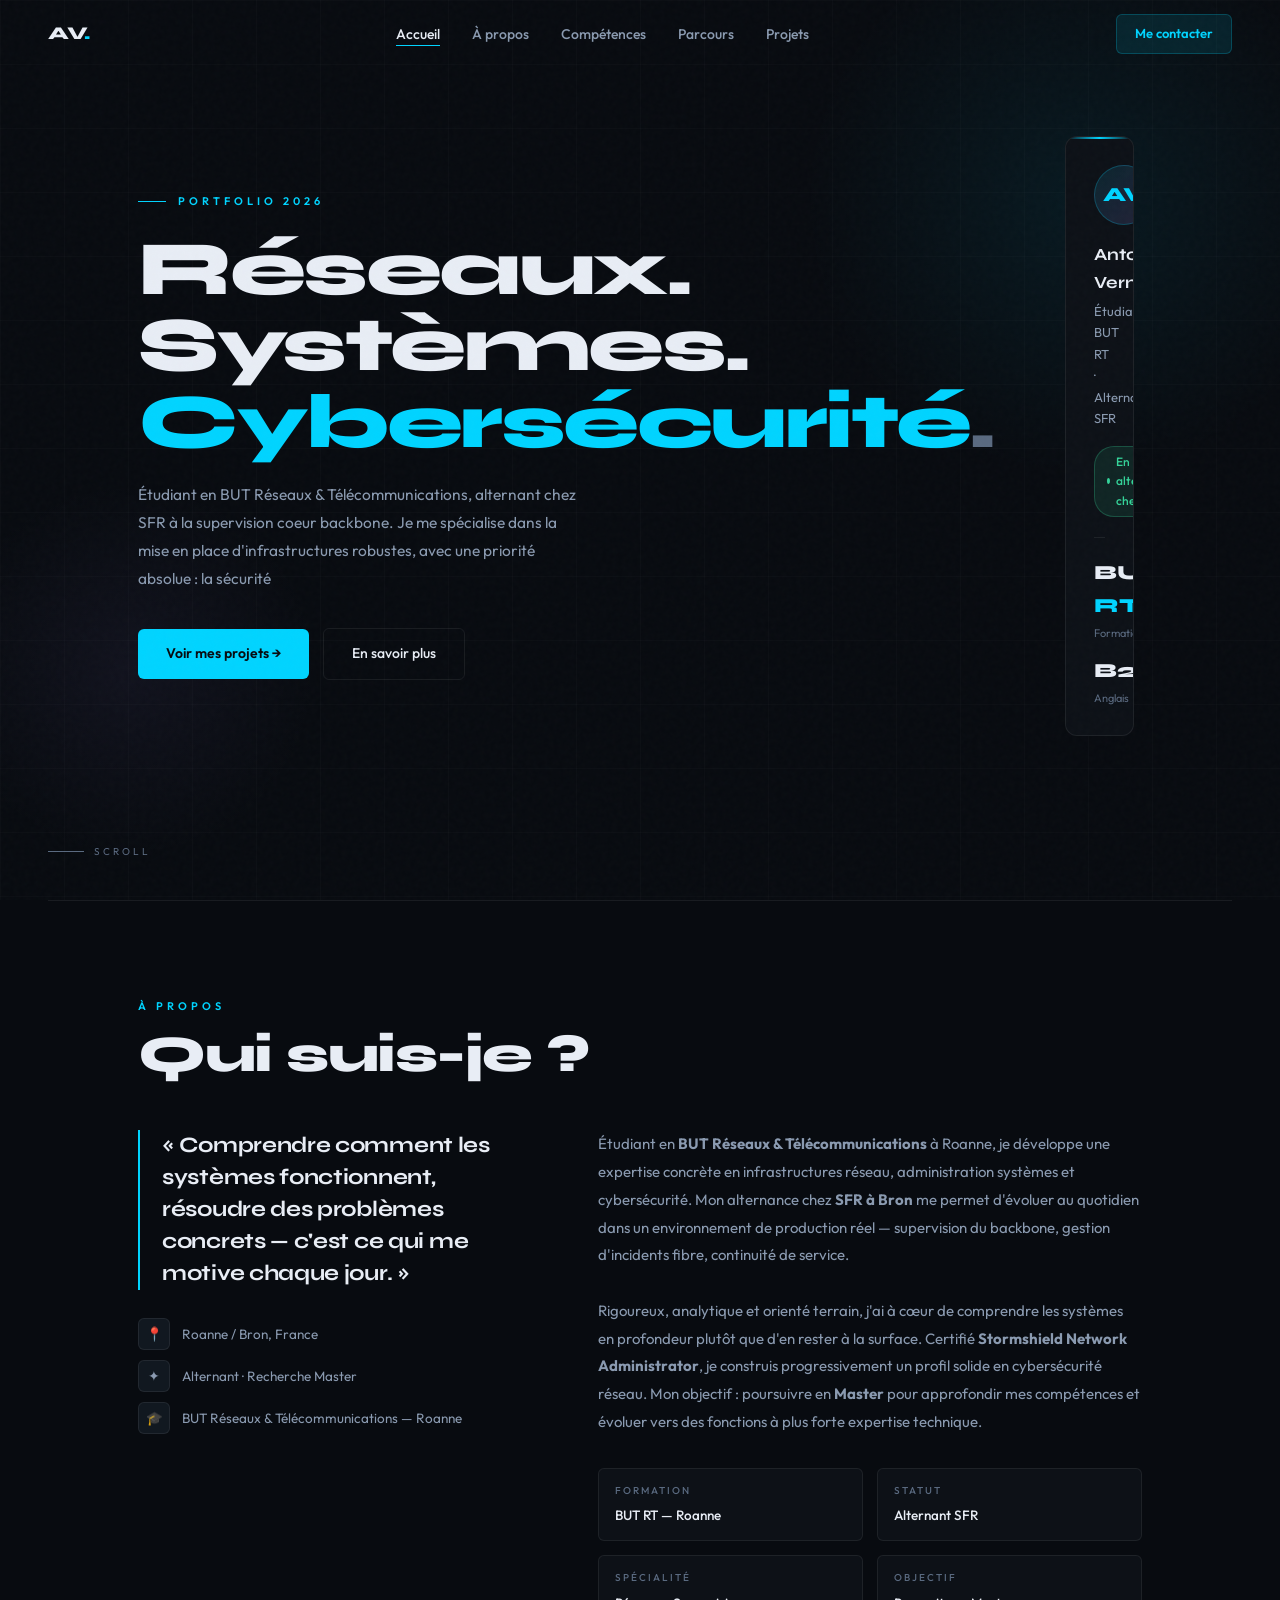
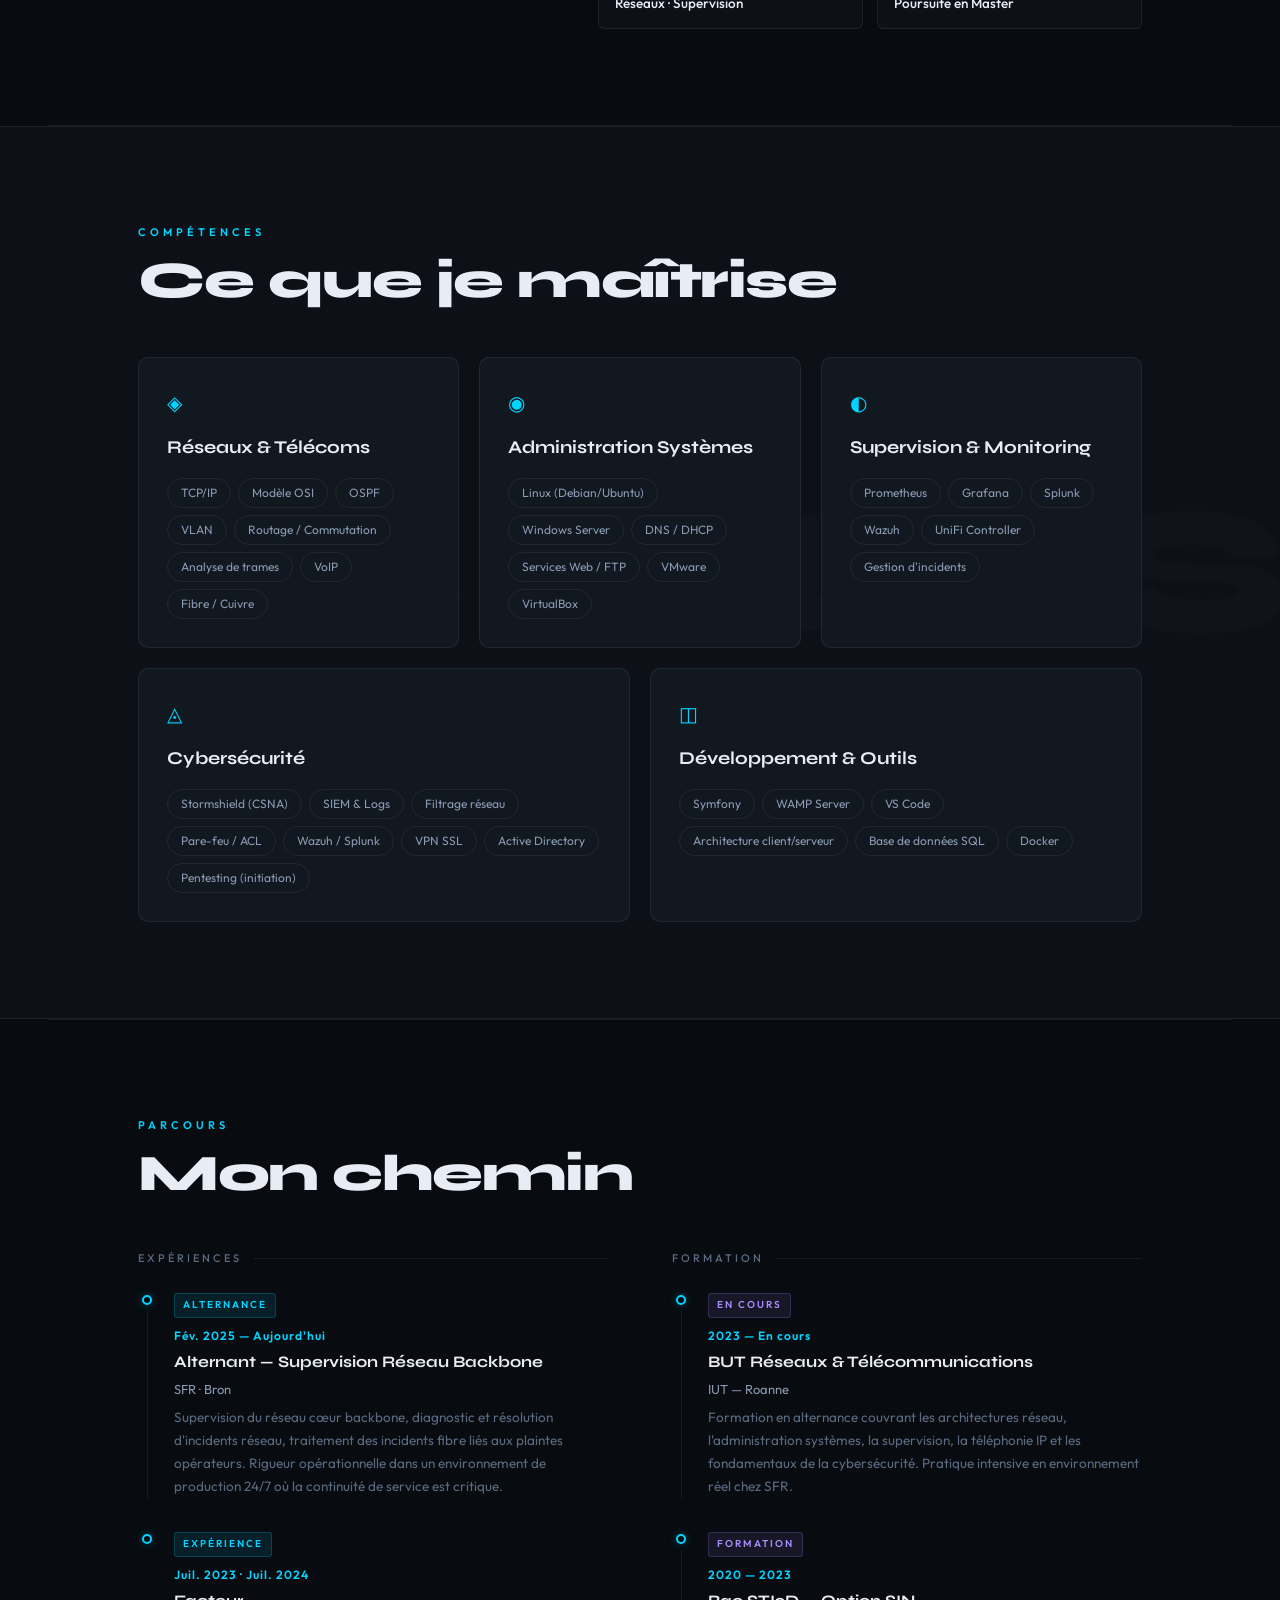
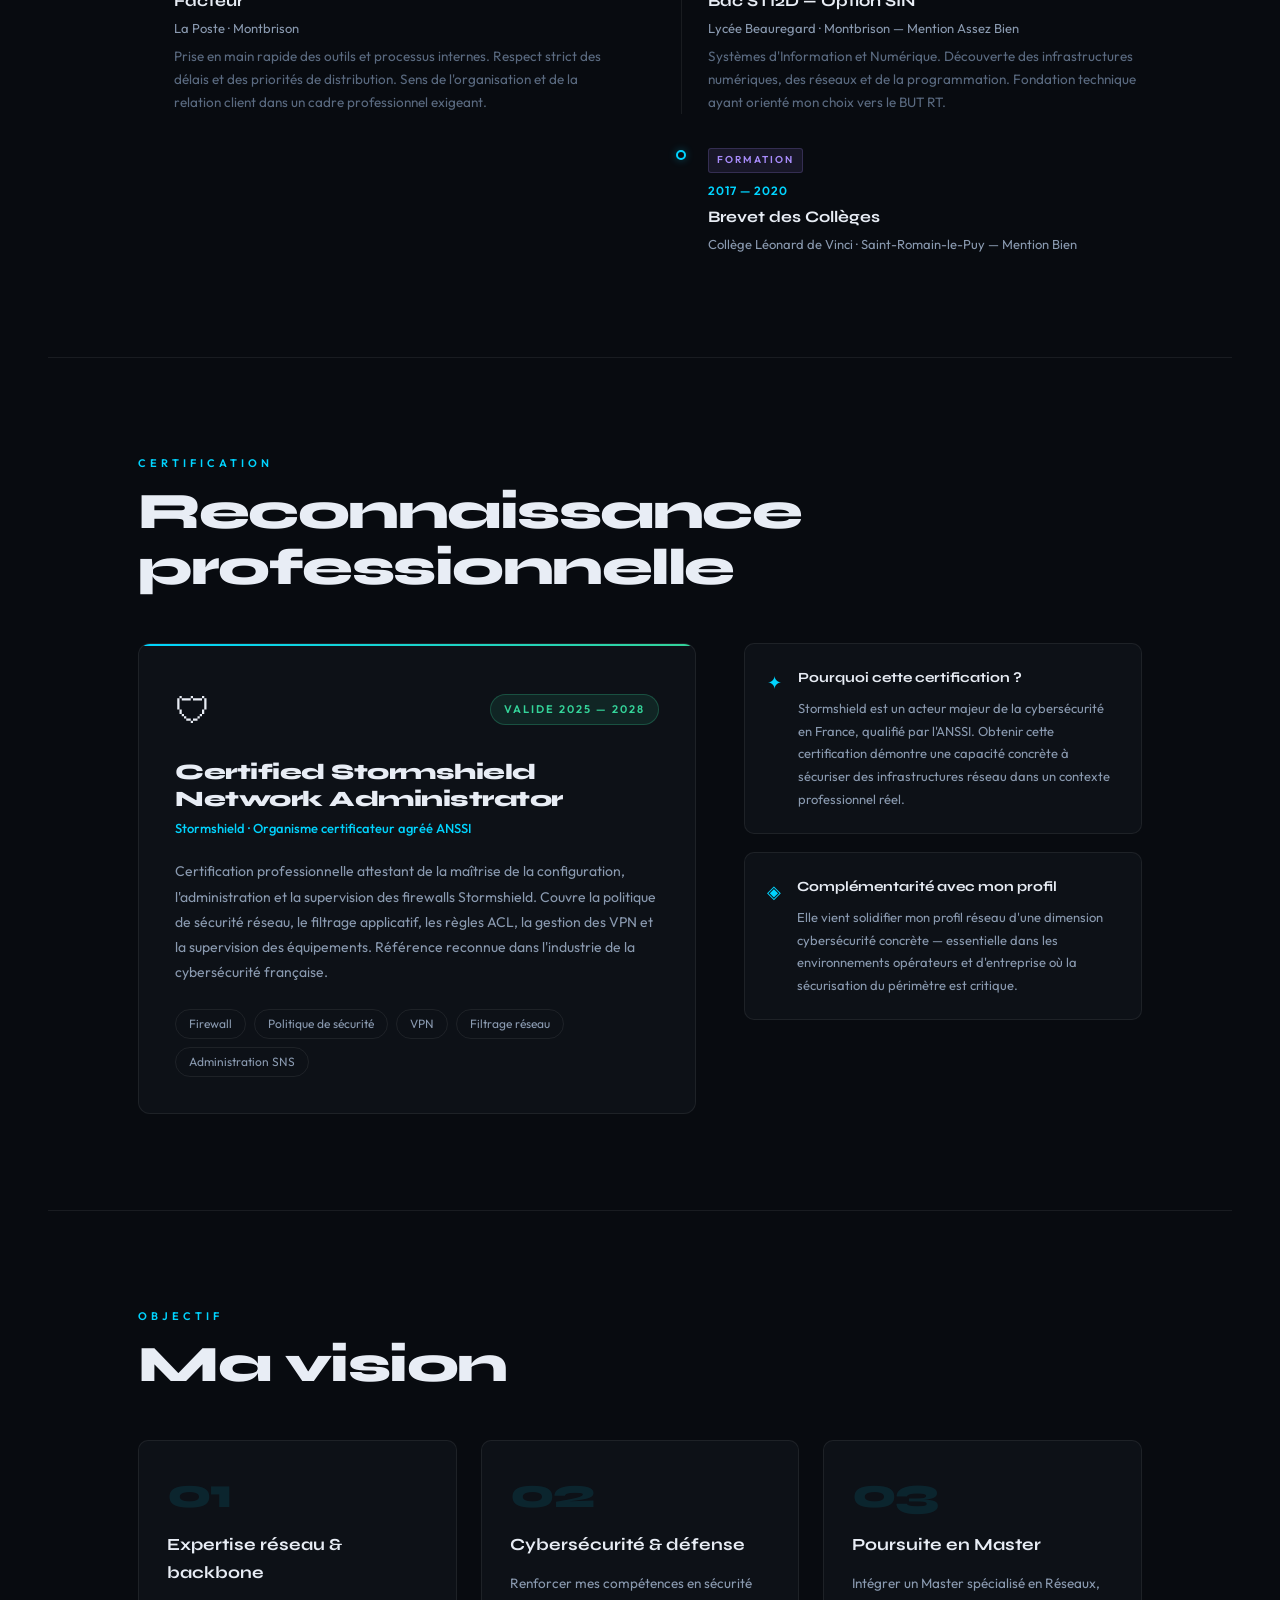
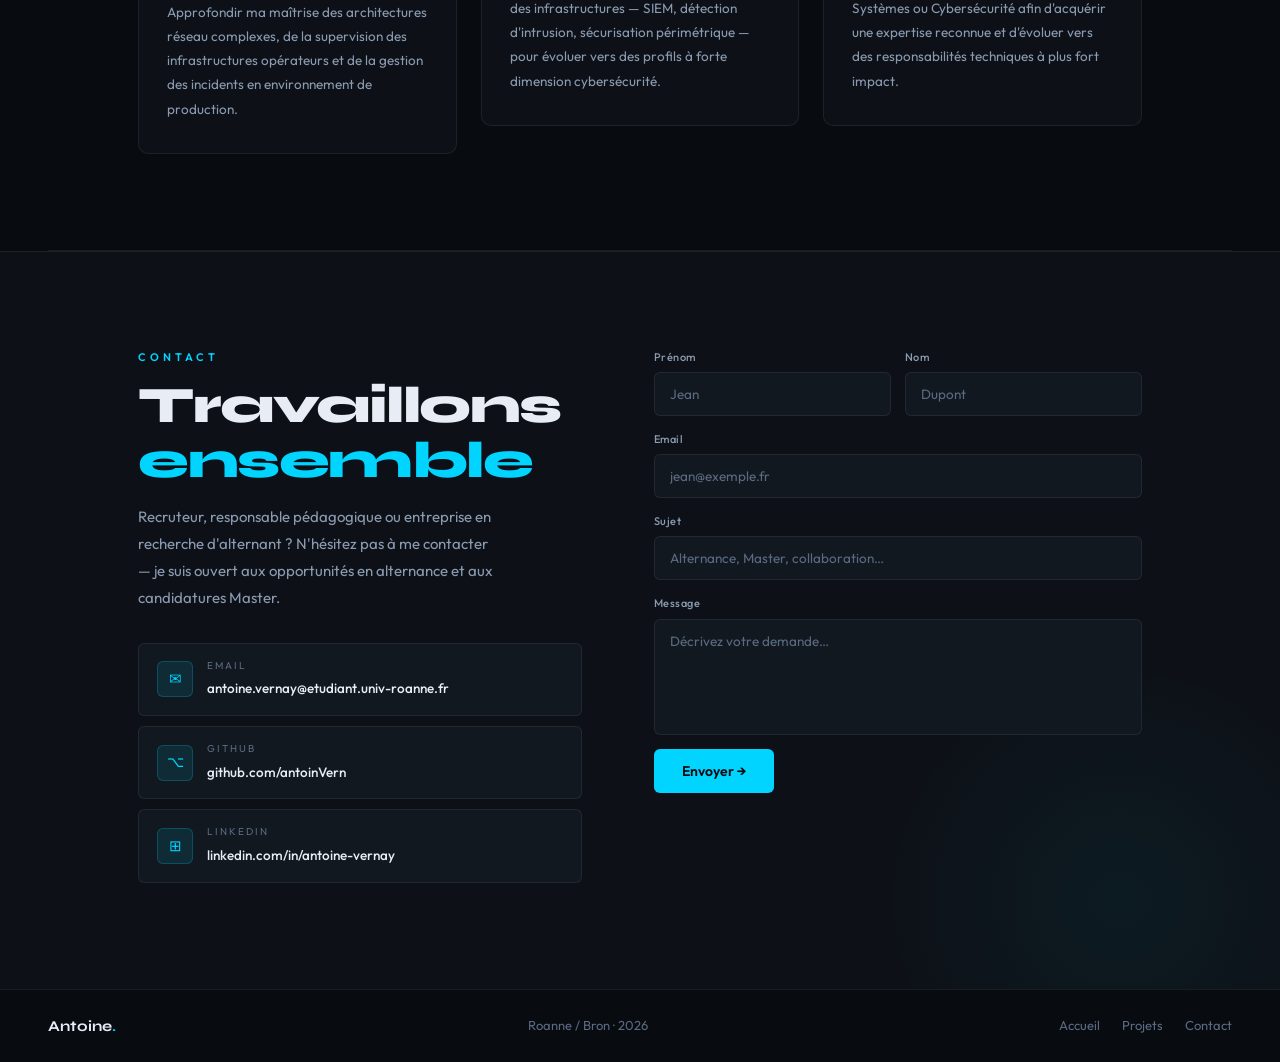
==== commit 683f6fb9: "first commit" ====
--- a/index.html
+++ b/index.html
@@ -59,7 +59,7 @@
           <div class="hero-eyebrow">Portfolio 2026</div>
           <h1 class="hero-title">
             Réseaux.<br>Systèmes.<br>
-            <span class="cyan">Backbone</span><span class="dim">.</span>
+            <span class="cyan">Cybersécurité</span><span class="dim">.</span>
           </h1>
           <p class="hero-sub">
             Étudiant en BUT Réseaux &amp; Télécommunications, alternant chez SFR à la supervision coeur backbone.
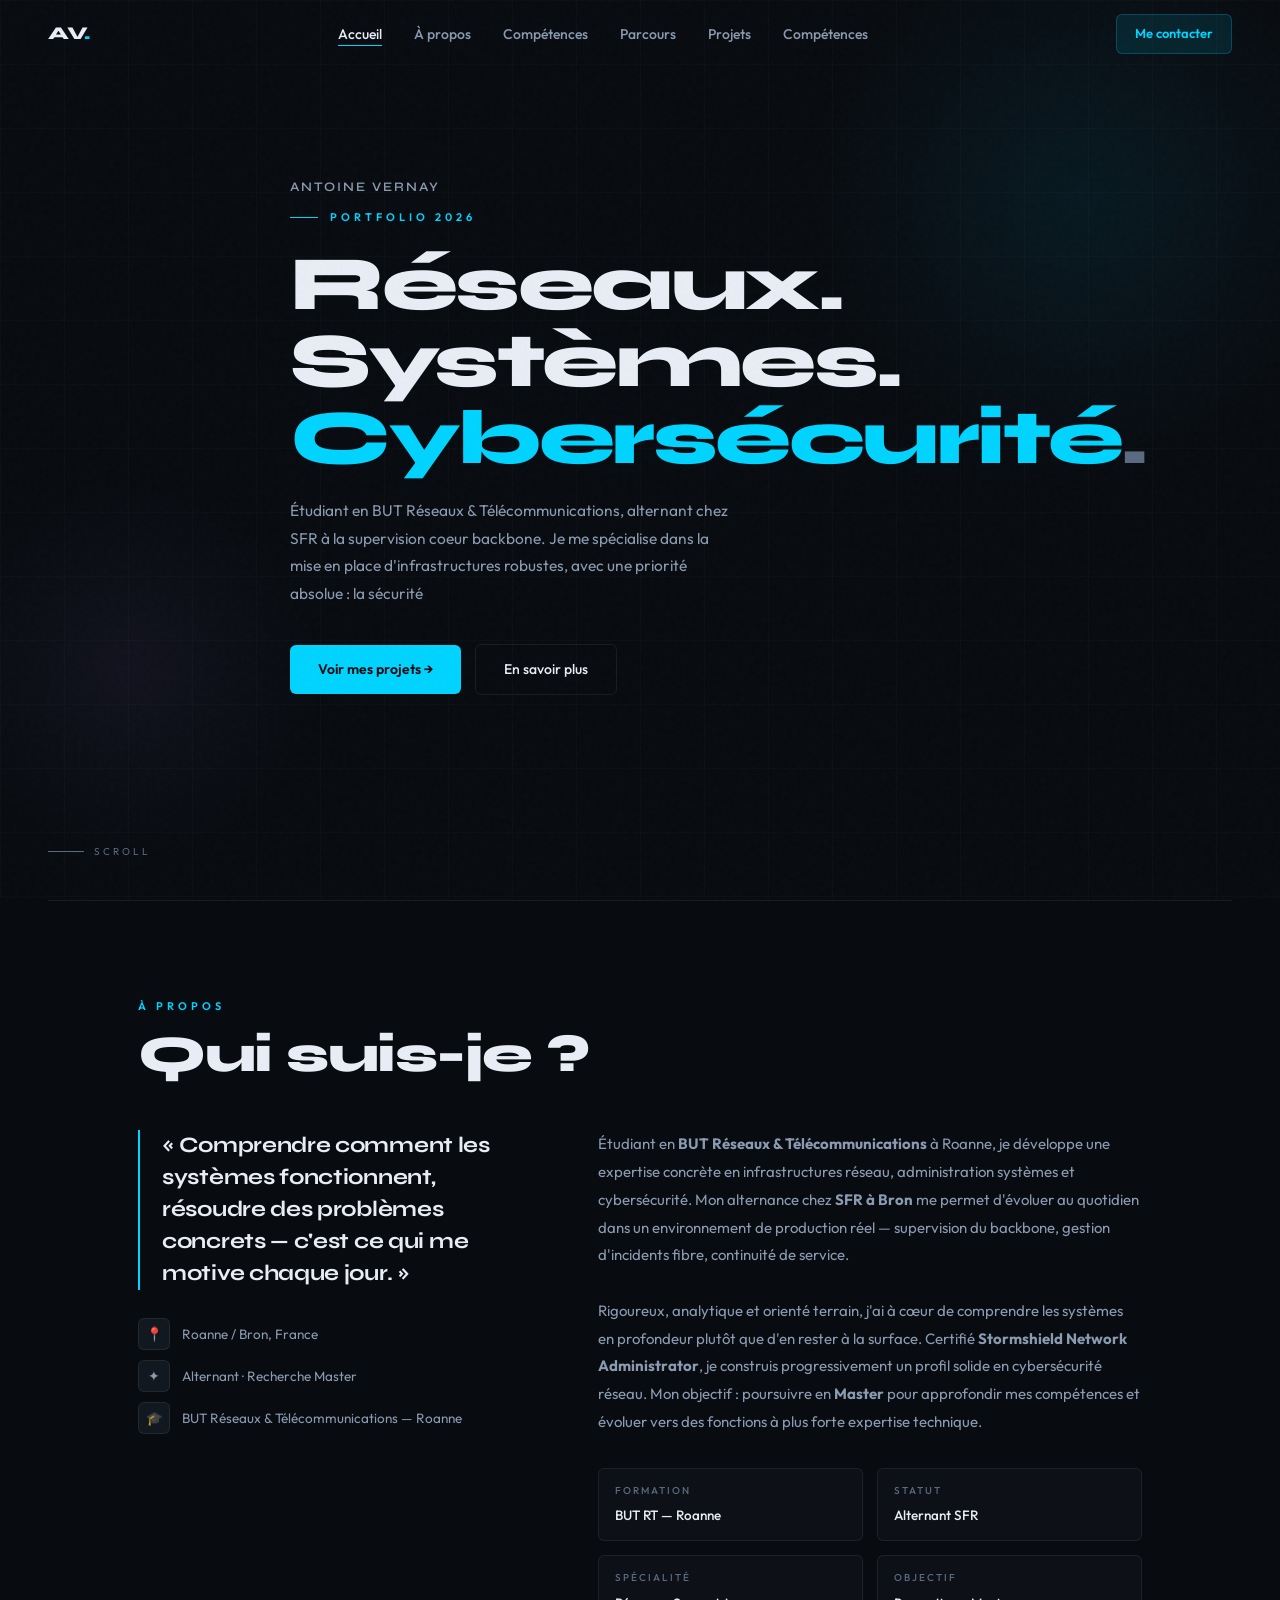
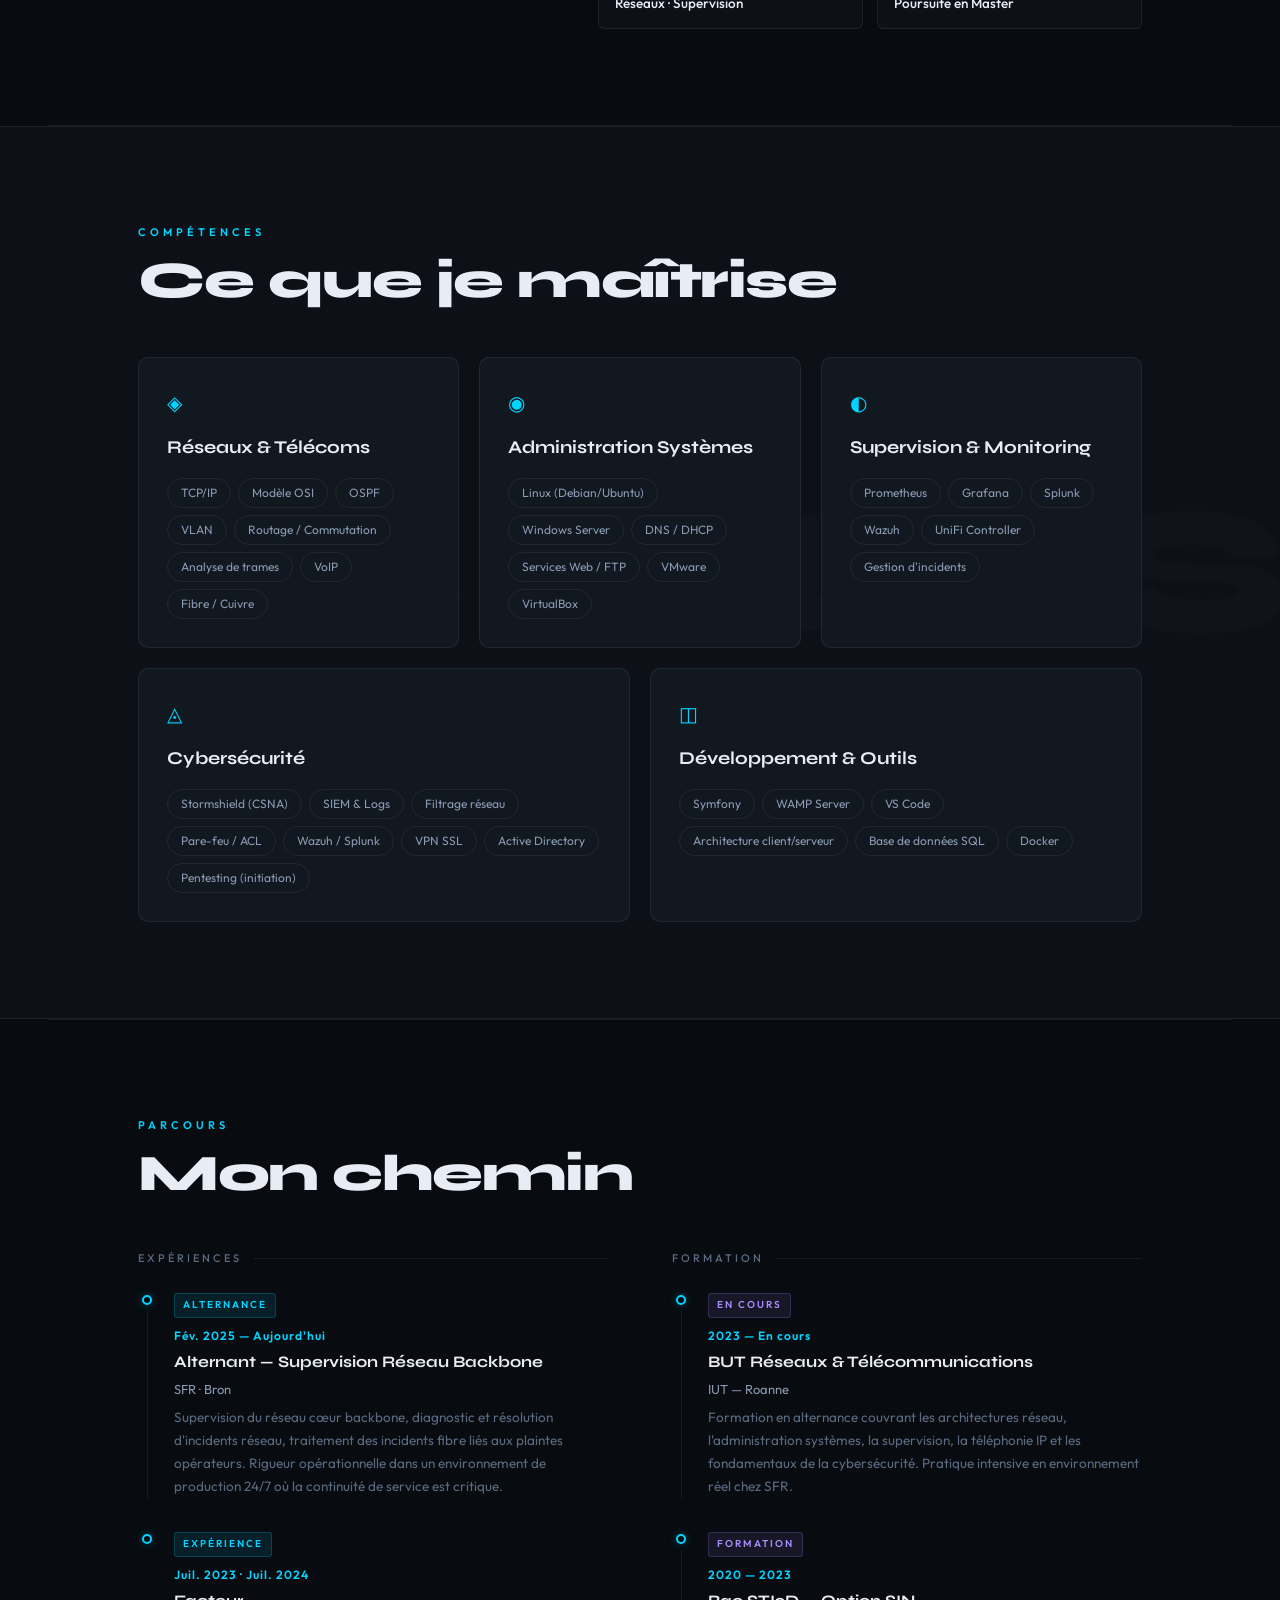
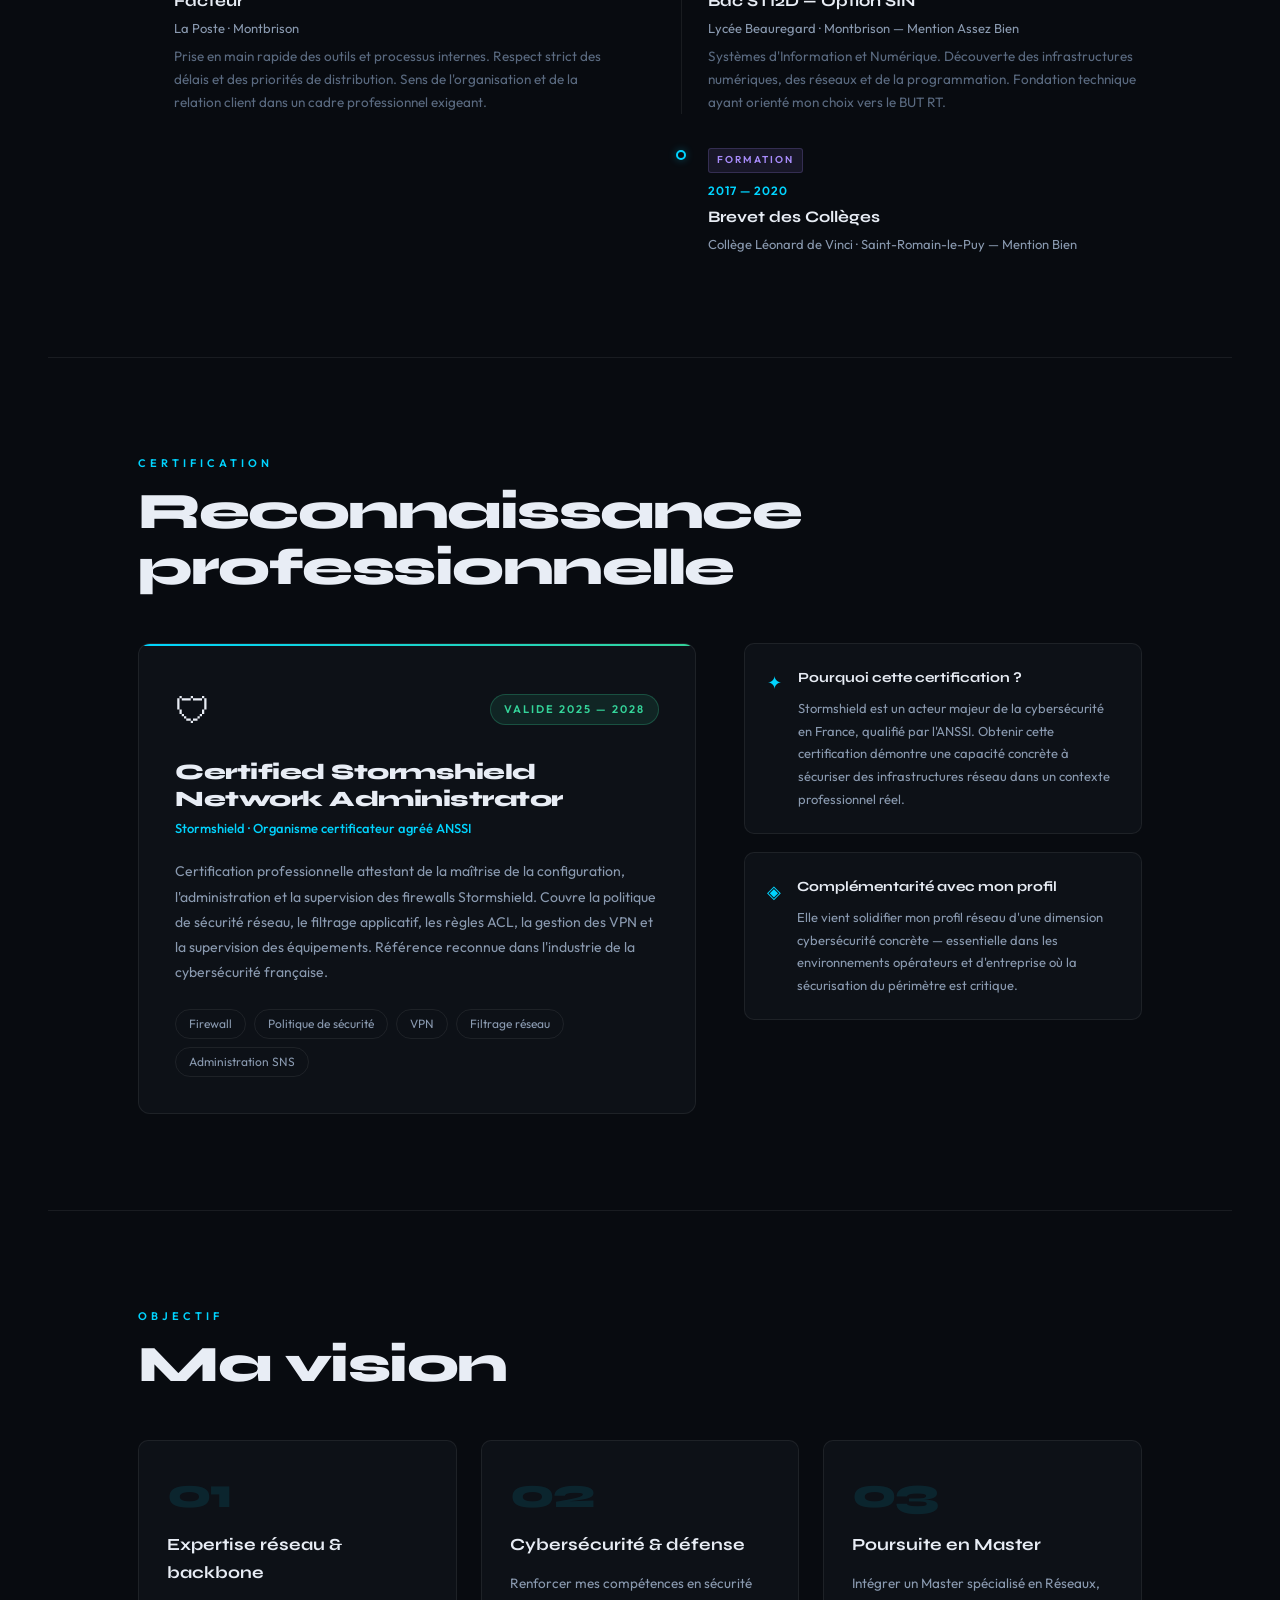
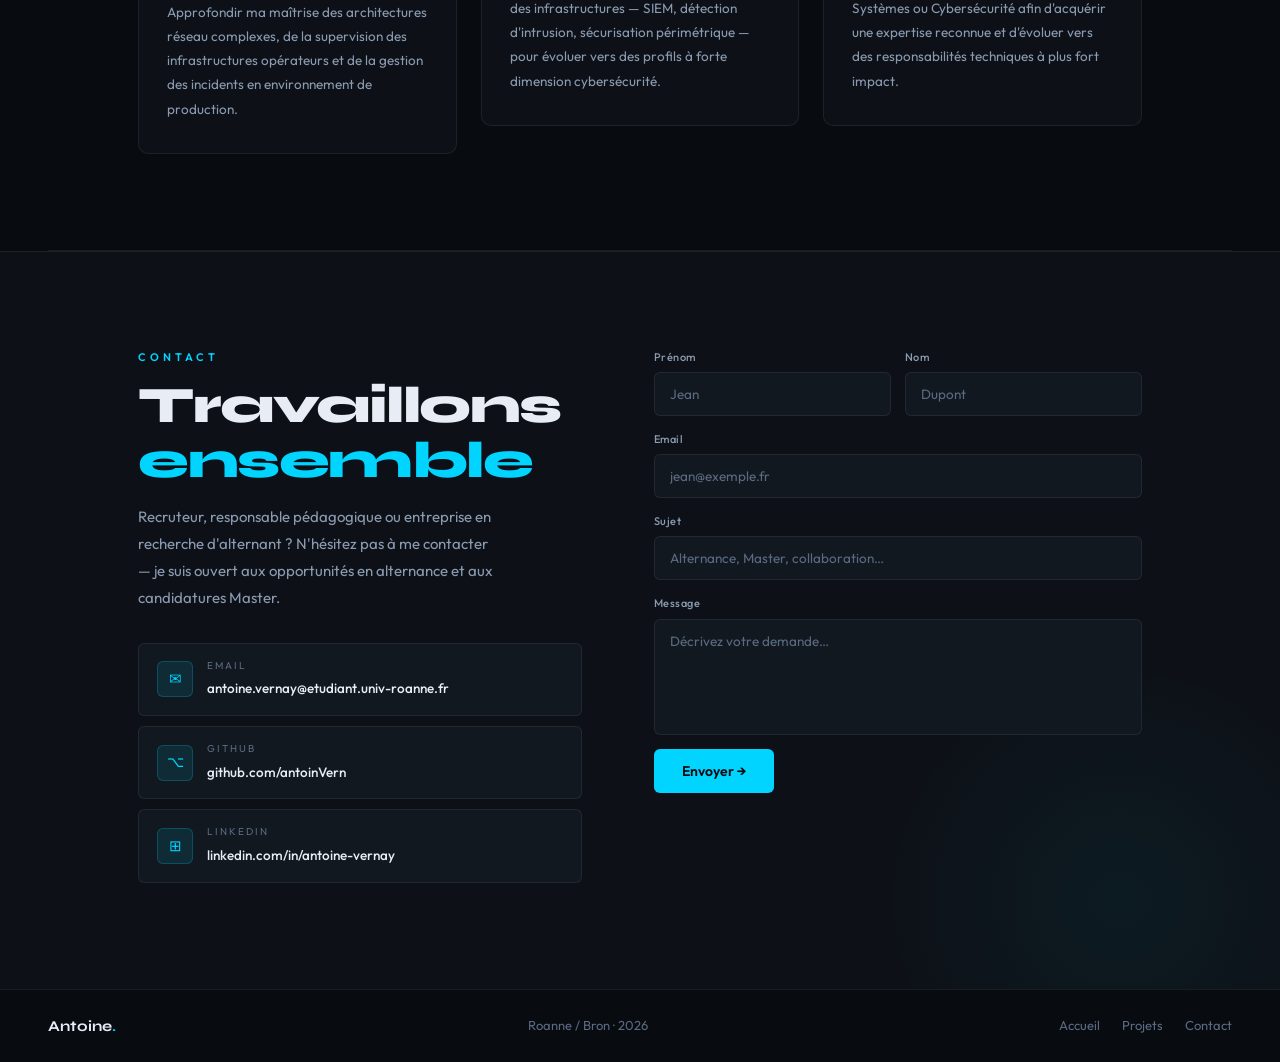
==== commit 31d894b2: "first commit" ====
--- a/index.html
+++ b/index.html
@@ -27,6 +27,7 @@
       <li><a href="#skills">Compétences</a></li>
       <li><a href="#parcours">Parcours</a></li>
       <li><a href="projects.html">Projets</a></li>
+      <li><a href="competences.html">Compétences</a></li>
     </ul>
     <a class="nav-cta" href="#contact">Me contacter</a>
     <button class="nav-burger" id="burger" aria-label="Menu">
@@ -56,13 +57,14 @@
 
         <!-- Left -->
         <div>
+          <div style="font-family:var(--display);font-size:13px;font-weight:600;color:var(--muted-2);letter-spacing:2px;text-transform:uppercase;margin-bottom:10px;opacity:0;animation:fade-up .7s .02s both">Antoine Vernay</div>
           <div class="hero-eyebrow">Portfolio 2026</div>
           <h1 class="hero-title">
             Réseaux.<br>Systèmes.<br>
             <span class="cyan">Cybersécurité</span><span class="dim">.</span>
           </h1>
           <p class="hero-sub">
-            Étudiant en BUT Réseaux &amp; Télécommunications, alternant chez SFR à la supervision coeur backbone.
+                        Étudiant en BUT Réseaux &amp; Télécommunications, alternant chez SFR à la supervision coeur backbone.
             Je me spécialise dans la mise en place d'infrastructures robustes, avec une priorité absolue : la sécurité
           </p>
           <div class="hero-actions">
@@ -71,31 +73,7 @@
           </div>
         </div>
 
-        <!-- Right — profile card -->
-        <div class="hero-card">
-          <div class="hero-card-av">AV</div>
-          <div class="hero-card-name">Antoine Vernay</div>
-          <div class="hero-card-role">Étudiant BUT RT · Alternant SFR</div>
-          <div class="hero-card-badge">En alternance chez SFR </div>
-          <div class="hero-card-stats">
-            <div>
-              <div class="stat-val">BUT<span> RT</span></div>
-              <div class="stat-lbl">Formation</div>
-            </div>
-            <div>
-              <div class="stat-val">SFR</div>
-              <div class="stat-lbl">Alternance</div>
-            </div>
-            <div>
-              <div class="stat-val">B2</div>
-              <div class="stat-lbl">Anglais</div>
-            </div>
-            <div>
-              <div class="stat-val" style="font-size:13px;letter-spacing:-0.5px">CSNA</div>
-              <div class="stat-lbl">Stormshield</div>
-            </div>
-          </div>
-        </div>
+
 
       </div>
     </div>
--- a/style.css
+++ b/style.css
@@ -340,12 +340,12 @@
 }
 
 .hero-inner {
-  display: grid;
-  grid-template-columns: 1.1fr 0.9fr;
-  gap: 72px;
-  align-items: center;
+  display: flex;
+  flex-direction: column;
+  align-items: flex-start;
   position: relative;
   z-index: 1;
+  max-width: 700px;
 }
 
 .hero-eyebrow {
@@ -1073,6 +1073,10 @@
   .skills-grid-3 { grid-template-columns: repeat(2, 1fr); }
   .skills-grid-2 { grid-template-columns: repeat(2, 1fr); }
 }
+@media (max-width: 1024px) {
+  .hero-inner { grid-template-columns: 1fr; }
+  .hero-card  { display: none; }
+}
 @media (max-width: 860px) {
   .container { padding: 0 24px; }
   .divider   { margin: 0 24px; }
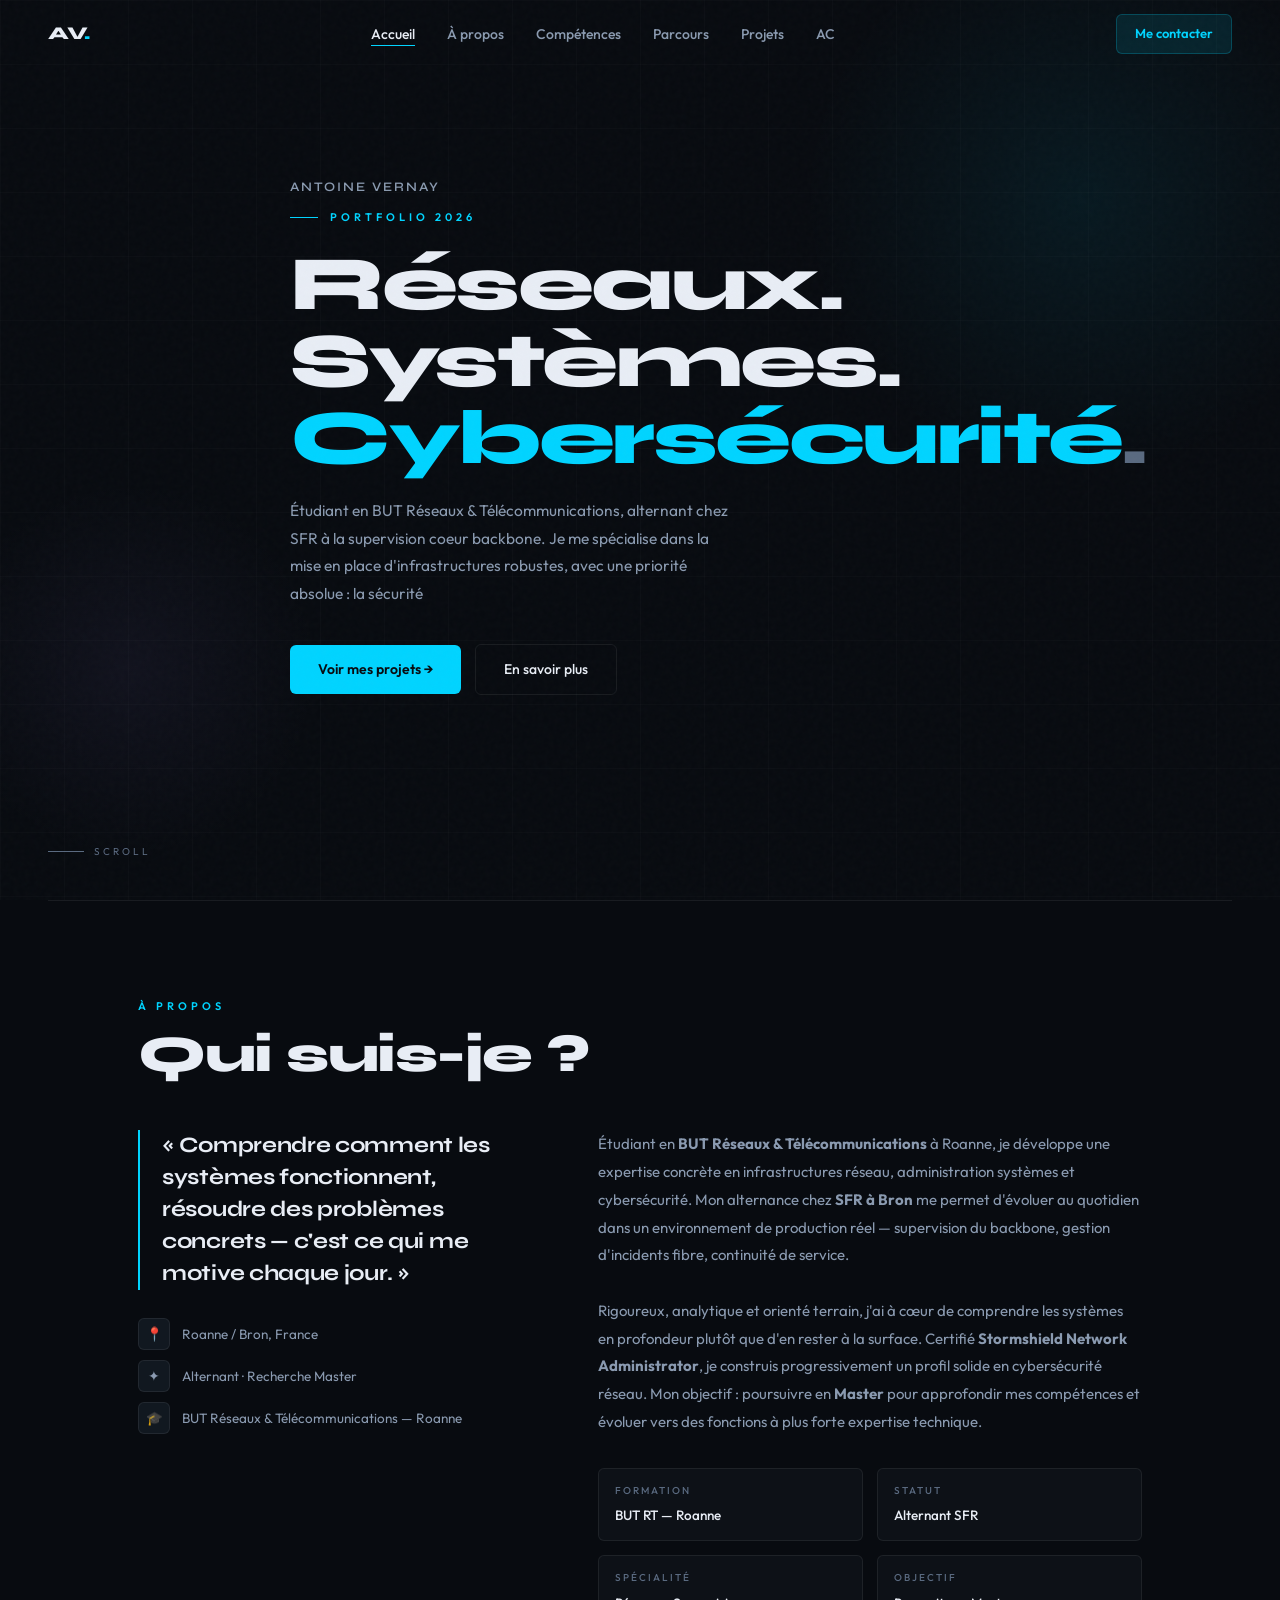
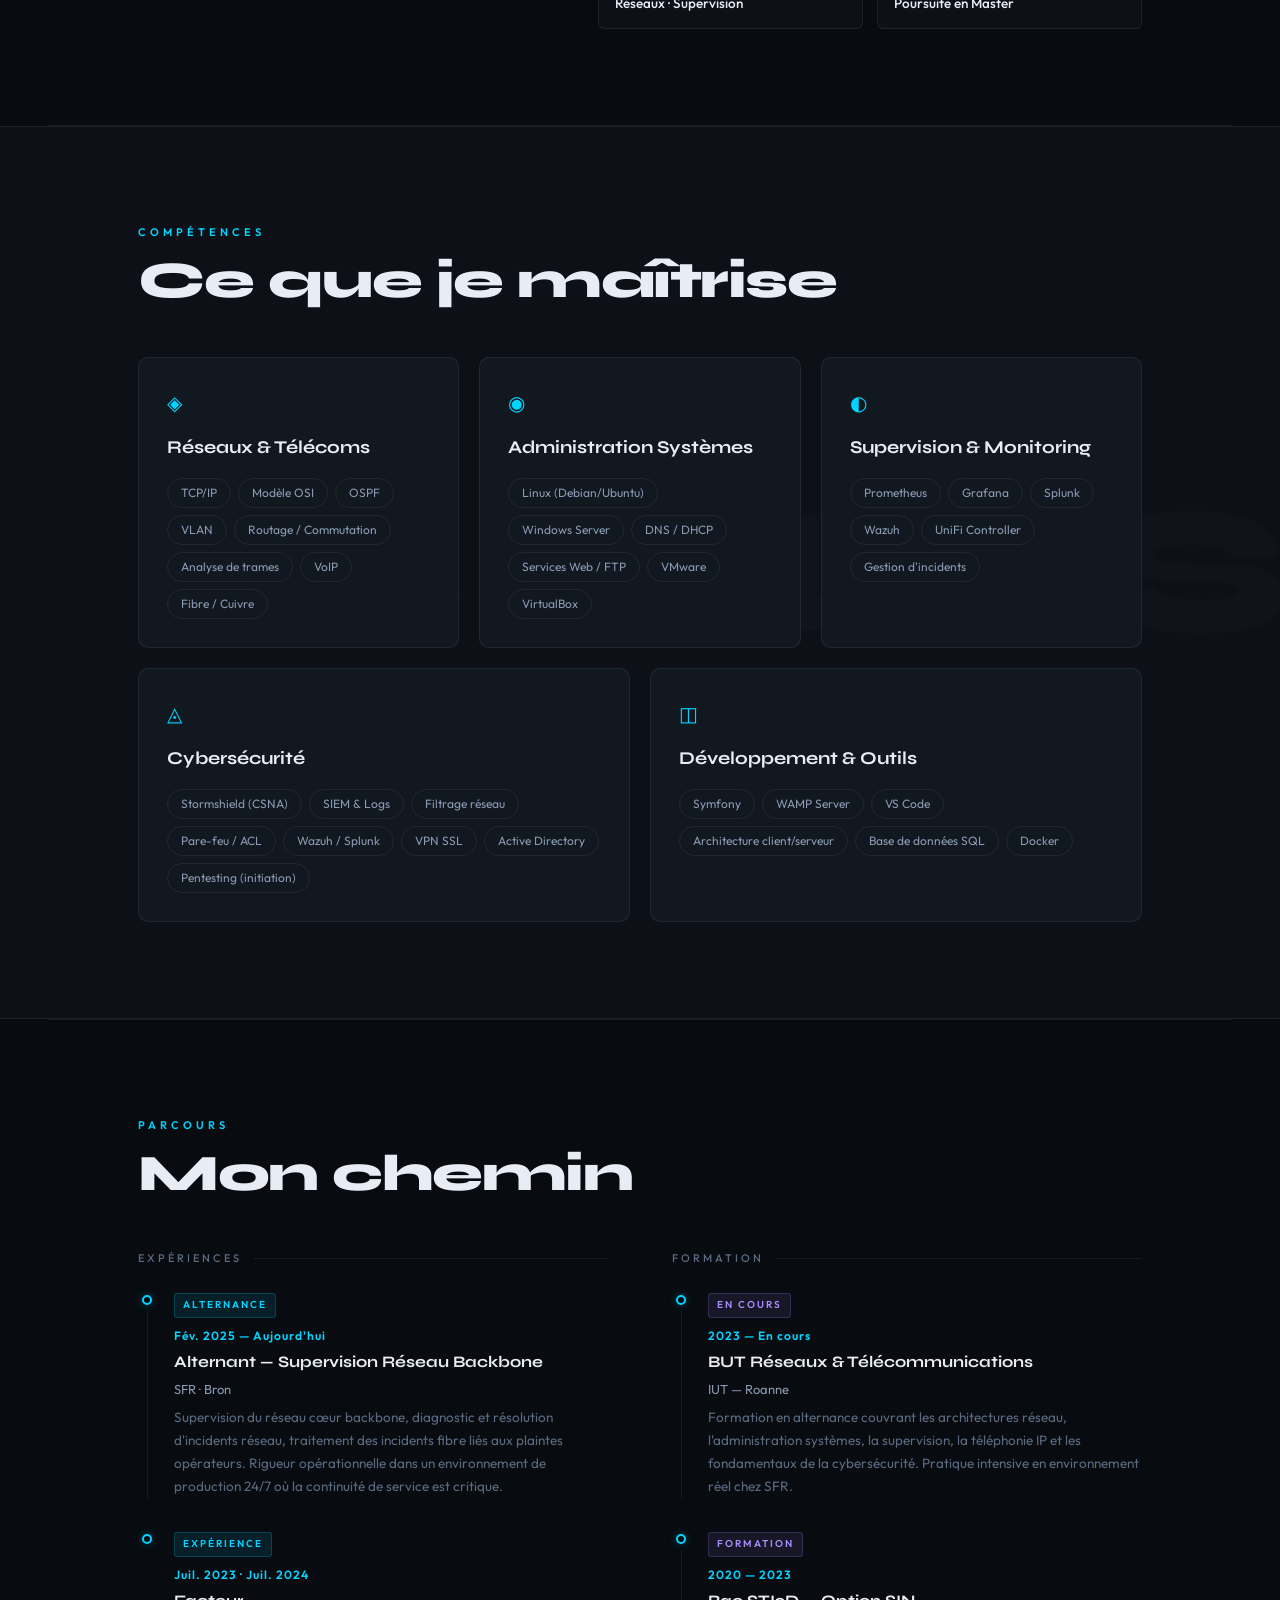
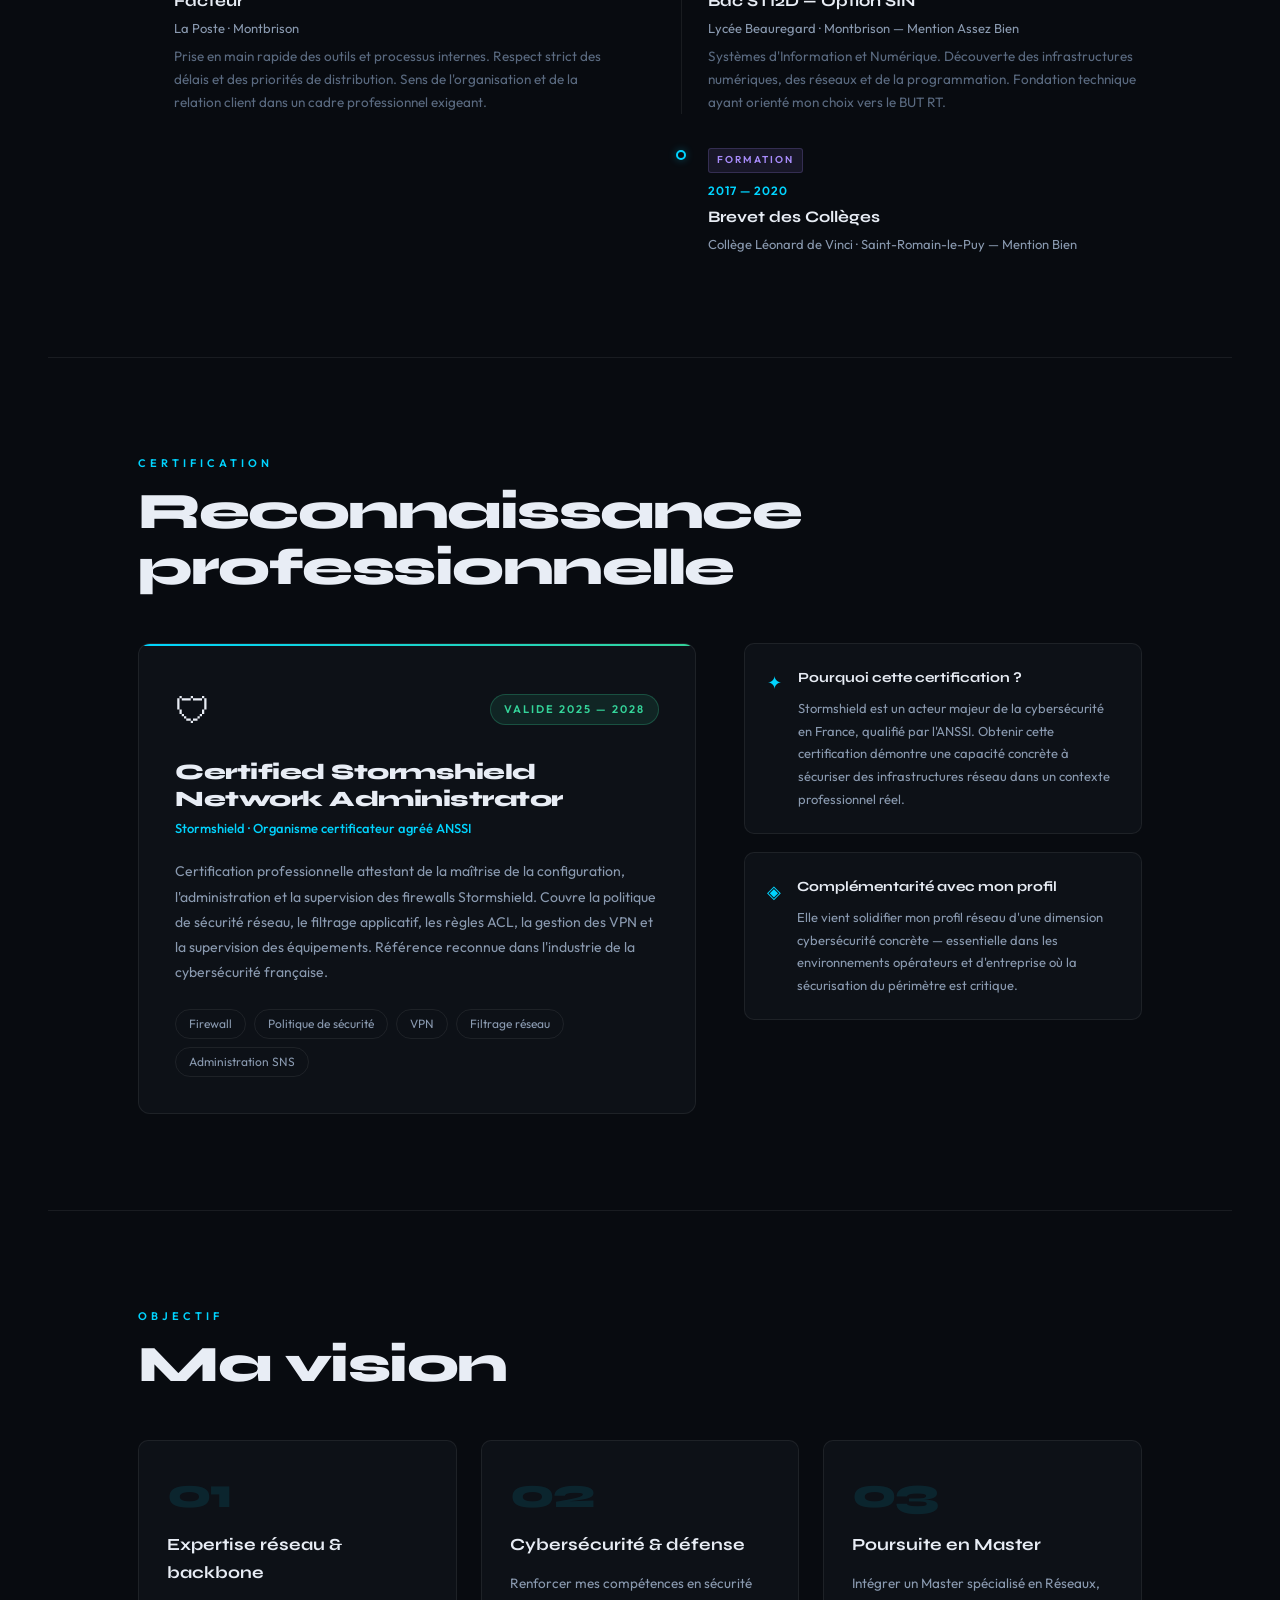
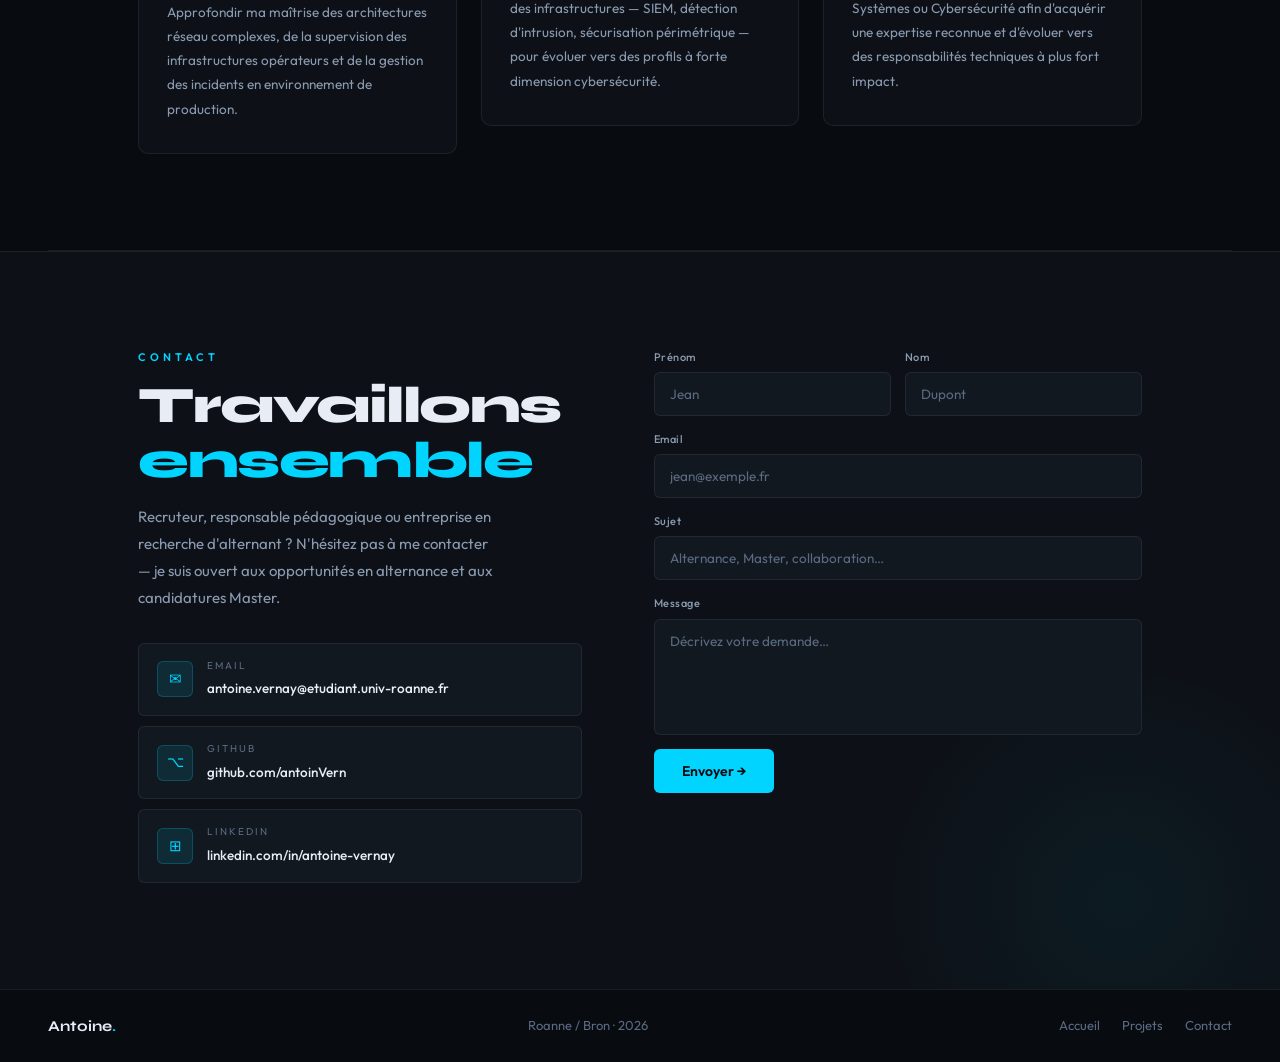
==== commit 4251e29b: "first commit" ====
--- a/index.html
+++ b/index.html
@@ -27,7 +27,7 @@
       <li><a href="#skills">Compétences</a></li>
       <li><a href="#parcours">Parcours</a></li>
       <li><a href="projects.html">Projets</a></li>
-      <li><a href="competences.html">Compétences</a></li>
+      <li><a href="competences.html">AC</a></li>
     </ul>
     <a class="nav-cta" href="#contact">Me contacter</a>
     <button class="nav-burger" id="burger" aria-label="Menu">
